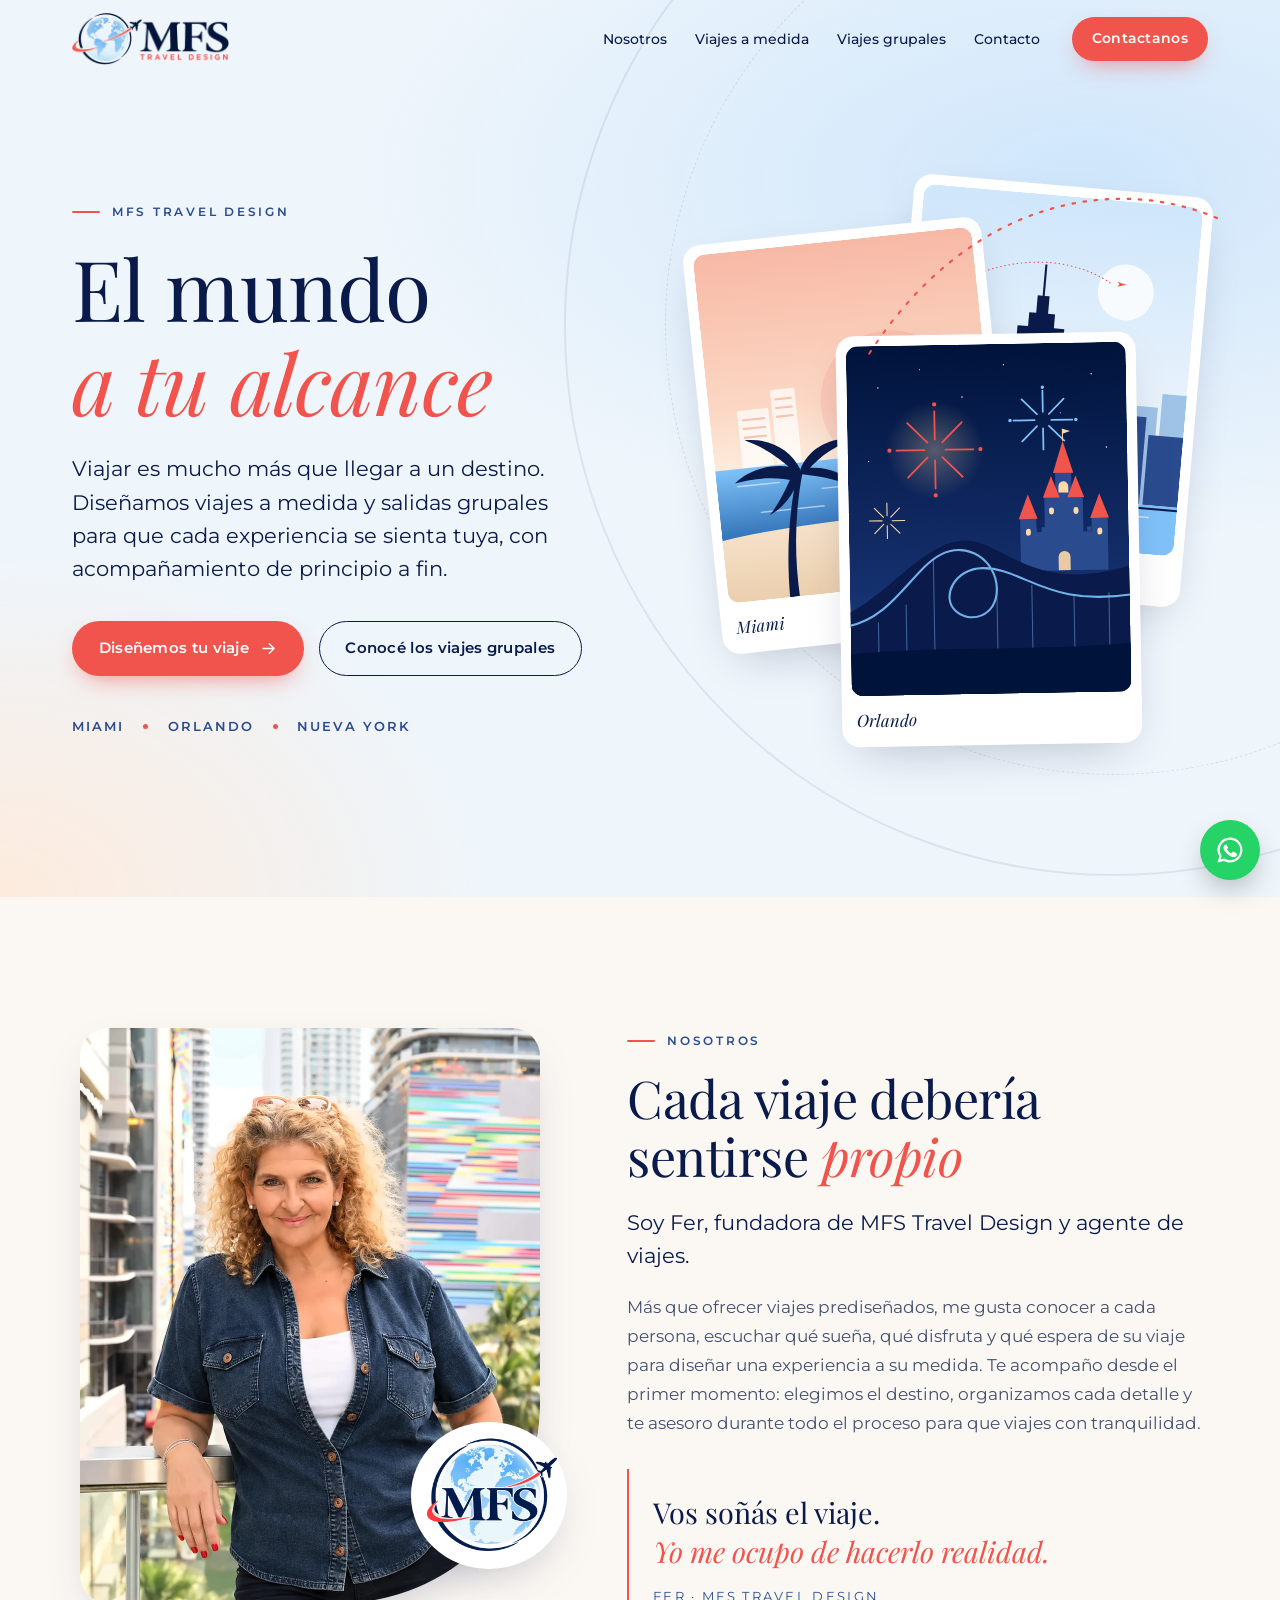
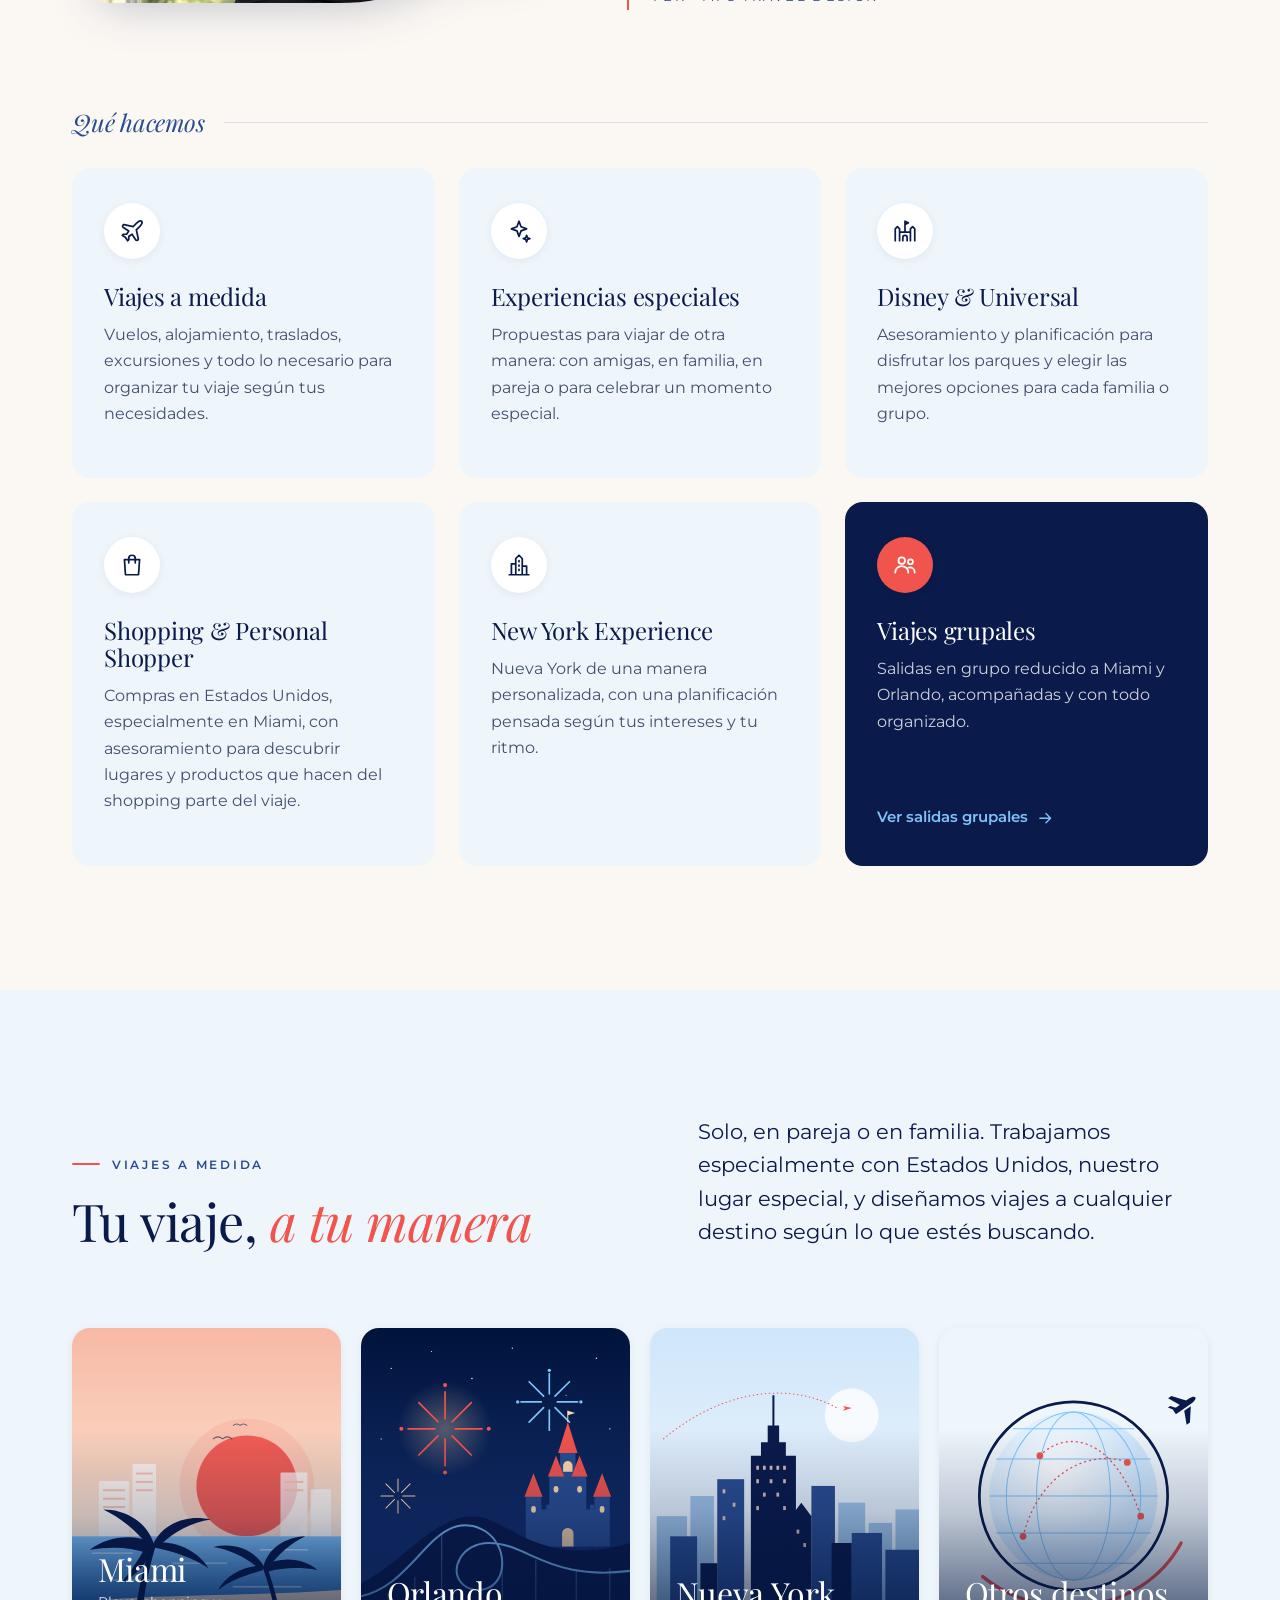
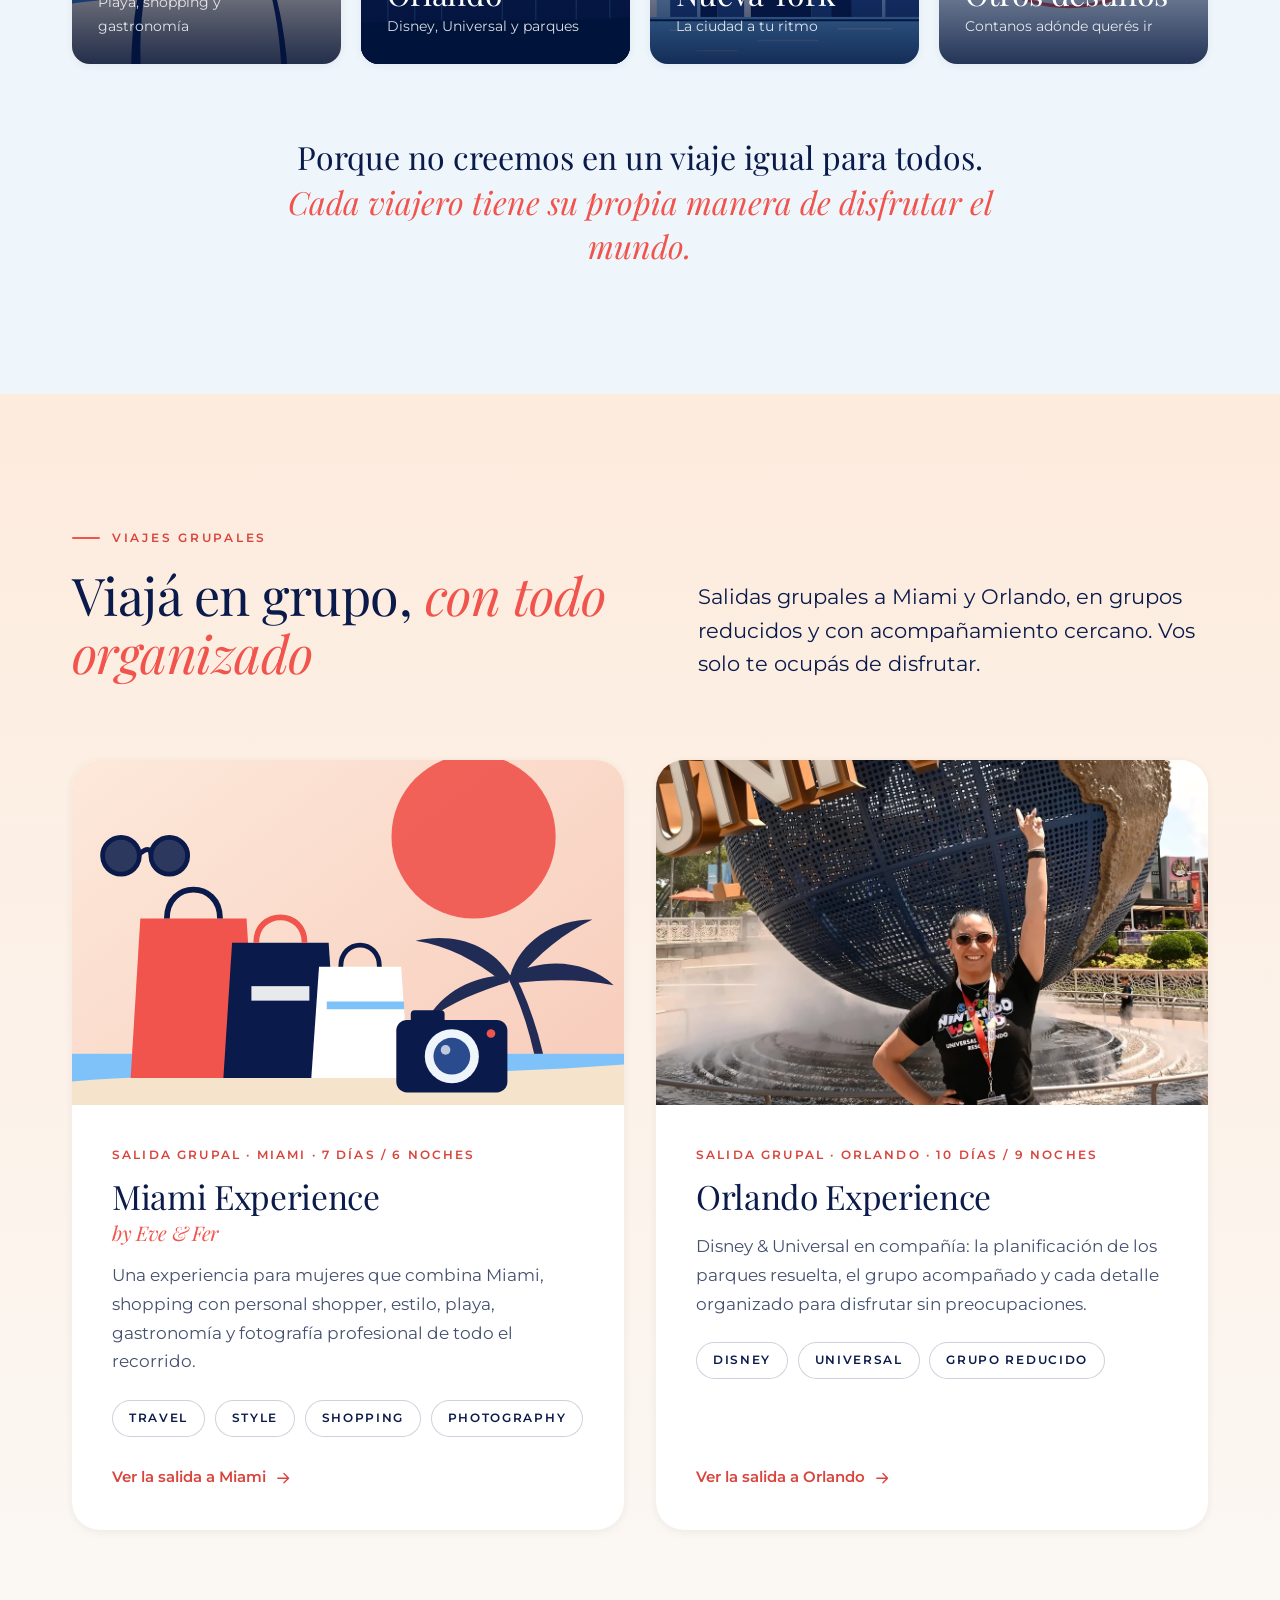
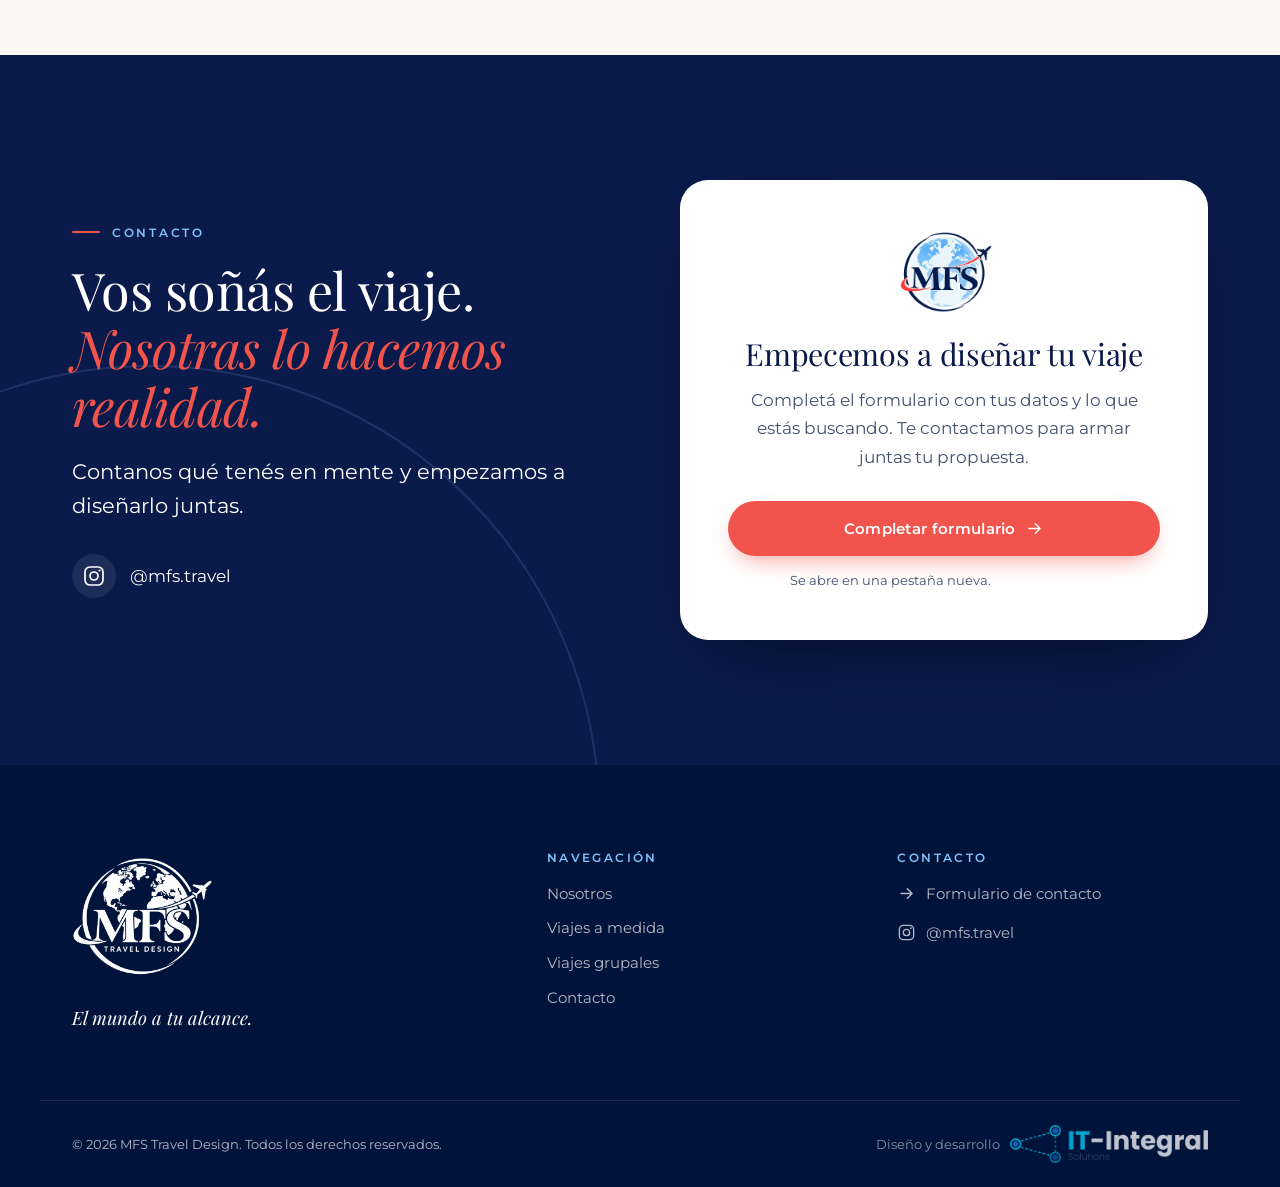
==== index.html @ de2790ce "Viajes grupales: fotos de Eve - Retrato de Eve en su tarjeta de "Quiénes te acompañan" - Foto de Eve" ====
<!DOCTYPE html>
<html lang="es-AR">
<head>
  <meta charset="UTF-8">
  <meta name="viewport" content="width=device-width, initial-scale=1">
  <title>MFS Travel Design | Viajes a medida y viajes grupales a Miami, Orlando y Nueva York</title>
  <meta name="description" content="Agencia de viajes personalizados. Viajes a medida a Miami, Orlando, Nueva York y más destinos, y salidas grupales a Miami y Orlando, con acompañamiento de principio a fin.">
  <meta name="theme-color" content="#0A1A4A">

  <meta property="og:type" content="website">
  <meta property="og:locale" content="es_AR">
  <meta property="og:site_name" content="MFS Travel Design">
  <meta property="og:title" content="MFS Travel Design | El mundo a tu alcance">
  <meta property="og:description" content="Vos soñás el viaje. Nosotras nos ocupamos de hacerlo realidad. Viajes a medida y viajes grupales a Miami, Orlando y más.">
  <meta property="og:image" content="assets/img/og/og-mfs-travel-design.jpg">
  <meta name="twitter:card" content="summary_large_image">

  <link rel="icon" href="favicon.ico" sizes="any">
  <link rel="icon" type="image/png" sizes="32x32" href="assets/img/favicon/favicon-32.png">
  <link rel="apple-touch-icon" href="assets/img/favicon/apple-touch-icon.png">
  <link rel="manifest" href="site.webmanifest">

  <link rel="preload" href="assets/fonts/playfair-display-latin-400-normal.woff2" as="font" type="font/woff2" crossorigin>
  <link rel="preload" href="assets/fonts/montserrat-latin-400-normal.woff2" as="font" type="font/woff2" crossorigin>
  <link rel="stylesheet" href="css/fonts.css?v=6">
  <link rel="stylesheet" href="css/variables.css?v=6">
  <link rel="stylesheet" href="css/styles.css?v=6">

  <script src="js/config.js?v=6" defer></script>
  <script src="js/main.js?v=6" defer></script>
</head>
<body>
  <a class="skip-link" href="#contenido">Saltar al contenido</a>

  <!-- ============ HEADER ============ -->
  <header class="site-header" data-header>
    <div class="container site-header__inner">
      <a class="brand" href="index.html" aria-label="MFS Travel Design, inicio">
        <picture>
          <source srcset="assets/img/logos/mfs-logo-horizontal.webp" type="image/webp">
          <img src="assets/img/logos/mfs-logo-horizontal.png" alt="MFS Travel Design" width="640" height="212">
        </picture>
      </a>

      <nav class="nav" aria-label="Principal" data-nav>
        <ul class="nav__list">
          <li><a href="#nosotros">Nosotros</a></li>
          <li><a href="#viajes-a-medida">Viajes a medida</a></li>
          <li><a href="viajes-grupales.html">Viajes grupales</a></li>
          <li><a href="#contacto">Contacto</a></li>
        </ul>
        <a class="btn btn--primary btn--sm nav__cta" data-contact="form" href="#contacto" target="_blank" rel="noopener">Contactanos</a>
      </nav>

      <button class="nav-toggle" type="button" aria-expanded="false" aria-controls="menu-movil" aria-label="Abrir menú" data-nav-toggle>
        <svg class="icon icon--open" aria-hidden="true"><use href="assets/icons/sprite.svg#i-menu"></use></svg>
        <svg class="icon icon--close" aria-hidden="true"><use href="assets/icons/sprite.svg#i-close"></use></svg>
      </button>
    </div>
    <div class="mobile-menu" id="menu-movil" data-mobile-menu hidden>
      <ul>
        <li><a href="#nosotros">Nosotros</a></li>
        <li><a href="#viajes-a-medida">Viajes a medida</a></li>
        <li><a href="viajes-grupales.html">Viajes grupales</a></li>
        <li><a href="#contacto">Contacto</a></li>
      </ul>
      <a class="btn btn--primary" data-contact="form" href="#contacto" target="_blank" rel="noopener">Contactanos</a>
    </div>
  </header>

  <main id="contenido">

    <!-- ============ HERO ============ -->
    <section class="hero" aria-labelledby="hero-title">
      <div class="hero__orbit" aria-hidden="true"></div>
      <div class="container hero__grid">
        <div class="hero__copy">
          <p class="eyebrow reveal">MFS Travel Design</p>
          <h1 class="hero__title reveal" id="hero-title">El mundo <em>a tu alcance</em></h1>
          <p class="hero__lead reveal">Viajar es mucho más que llegar a un destino. Diseñamos viajes a medida y salidas grupales para que cada experiencia se sienta tuya, con acompañamiento de principio a fin.</p>
          <div class="hero__actions reveal">
            <a class="btn btn--primary" data-contact="form" href="#contacto" target="_blank" rel="noopener">
              Diseñemos tu viaje
              <svg class="icon" aria-hidden="true"><use href="assets/icons/sprite.svg#i-arrow"></use></svg>
            </a>
            <a class="btn btn--ghost" href="viajes-grupales.html">Conocé los viajes grupales</a>
          </div>
          <ul class="hero__places reveal" aria-label="Destinos principales">
            <li>Miami</li><li>Orlando</li><li>Nueva York</li>
          </ul>
        </div>

        <div class="hero__art" aria-hidden="true">
          <figure class="postcard postcard--a">
            <img src="assets/img/destinos/miami.svg" alt="" width="800" height="1000">
            <figcaption>Miami</figcaption>
          </figure>
          <figure class="postcard postcard--b">
            <img src="assets/img/destinos/nueva-york.svg" alt="" width="800" height="1000">
            <figcaption>Nueva York</figcaption>
          </figure>
          <figure class="postcard postcard--c">
            <img src="assets/img/destinos/orlando.svg?v=2" alt="" width="800" height="1000">
            <figcaption>Orlando</figcaption>
          </figure>
          <svg class="hero__flight" viewBox="0 0 400 200" preserveAspectRatio="none"><path d="M10 180 C120 40 280 20 390 60"/></svg>
        </div>
      </div>
    </section>

    <!-- ============ NOSOTROS (quiénes somos + qué hacemos) ============ -->
    <section class="section about" id="nosotros" aria-labelledby="about-title">
      <div class="container about__grid">
        <div class="about__media reveal">
          <picture>
            <source srcset="assets/img/equipo/fer.webp" type="image/webp">
            <img class="about__photo" src="assets/img/equipo/fer.jpg" alt="Fer, fundadora de MFS Travel Design, en Miami" width="920" height="1150" loading="lazy">
          </picture>
          <div class="about__badge">
            <img src="assets/img/logos/mfs-isologo.webp" alt="" width="480" height="446" loading="lazy">
          </div>
        </div>
        <div class="about__copy">
          <p class="eyebrow reveal">Nosotros</p>
          <h2 class="section-title reveal" id="about-title">Cada viaje debería sentirse <em>propio</em></h2>
          <p class="lead reveal">Soy Fer, fundadora de MFS Travel Design y agente de viajes.</p>
          <p class="reveal">Más que ofrecer viajes prediseñados, me gusta conocer a cada persona, escuchar qué sueña, qué disfruta y qué espera de su viaje para diseñar una experiencia a su medida. Te acompaño desde el primer momento: elegimos el destino, organizamos cada detalle y te asesoro durante todo el proceso para que viajes con tranquilidad.</p>
          <blockquote class="signature reveal">
            <p>Vos soñás el viaje. <span>Yo me ocupo de hacerlo realidad.</span></p>
            <cite>Fer · MFS Travel Design</cite>
          </blockquote>
        </div>
      </div>

      <div class="container about__services">
        <h3 class="subsection-title reveal">Qué hacemos</h3>
        <div class="services__grid">
          <article class="service-card reveal">
            <span class="service-card__icon"><svg class="icon" aria-hidden="true"><use href="assets/icons/sprite.svg#i-plane"></use></svg></span>
            <h3>Viajes a medida</h3>
            <p>Vuelos, alojamiento, traslados, excursiones y todo lo necesario para organizar tu viaje según tus necesidades.</p>
          </article>
          <article class="service-card reveal">
            <span class="service-card__icon"><svg class="icon" aria-hidden="true"><use href="assets/icons/sprite.svg#i-sparkle"></use></svg></span>
            <h3>Experiencias especiales</h3>
            <p>Propuestas para viajar de otra manera: con amigas, en familia, en pareja o para celebrar un momento especial.</p>
          </article>
          <article class="service-card reveal">
            <span class="service-card__icon"><svg class="icon" aria-hidden="true"><use href="assets/icons/sprite.svg#i-castle"></use></svg></span>
            <h3>Disney &amp; Universal</h3>
            <p>Asesoramiento y planificación para disfrutar los parques y elegir las mejores opciones para cada familia o grupo.</p>
          </article>
          <article class="service-card reveal">
            <span class="service-card__icon"><svg class="icon" aria-hidden="true"><use href="assets/icons/sprite.svg#i-bag"></use></svg></span>
            <h3>Shopping &amp; Personal Shopper</h3>
            <p>Compras en Estados Unidos, especialmente en Miami, con asesoramiento para descubrir lugares y productos que hacen del shopping parte del viaje.</p>
          </article>
          <article class="service-card reveal">
            <span class="service-card__icon"><svg class="icon" aria-hidden="true"><use href="assets/icons/sprite.svg#i-city"></use></svg></span>
            <h3>New York Experience</h3>
            <p>Nueva York de una manera personalizada, con una planificación pensada según tus intereses y tu ritmo.</p>
          </article>
          <article class="service-card service-card--feature reveal">
            <span class="service-card__icon"><svg class="icon" aria-hidden="true"><use href="assets/icons/sprite.svg#i-group"></use></svg></span>
            <h3>Viajes grupales</h3>
            <p>Salidas en grupo reducido a Miami y Orlando, acompañadas y con todo organizado.</p>
            <a class="link-arrow" href="viajes-grupales.html">Ver salidas grupales <svg class="icon" aria-hidden="true"><use href="assets/icons/sprite.svg#i-arrow"></use></svg></a>
          </article>
        </div>
      </div>
    </section>

    <!-- ============ VIAJES A MEDIDA ============ -->
    <section class="section destinations" id="viajes-a-medida" aria-labelledby="destinations-title">
      <div class="container">
        <header class="section-head section-head--split">
          <div>
            <p class="eyebrow reveal">Viajes a medida</p>
            <h2 class="section-title reveal" id="destinations-title">Tu viaje, <em>a tu manera</em></h2>
          </div>
          <p class="lead reveal">Solo, en pareja o en familia. Trabajamos especialmente con Estados Unidos, nuestro lugar especial, y diseñamos viajes a cualquier destino según lo que estés buscando.</p>
        </header>

        <div class="destinations__grid">
          <a class="destination reveal" data-contact="form" href="#contacto" target="_blank" rel="noopener">
            <img src="assets/img/destinos/miami.svg" alt="Ilustración de Miami" width="800" height="1000" loading="lazy">
            <div class="destination__body">
              <h3>Miami</h3>
              <p>Playa, shopping y gastronomía</p>
            </div>
          </a>
          <a class="destination reveal" data-contact="form" href="#contacto" target="_blank" rel="noopener">
            <img src="assets/img/destinos/orlando.svg?v=2" alt="Ilustración de Orlando" width="800" height="1000" loading="lazy">
            <div class="destination__body">
              <h3>Orlando</h3>
              <p>Disney, Universal y parques</p>
            </div>
          </a>
          <a class="destination reveal" data-contact="form" href="#contacto" target="_blank" rel="noopener">
            <img src="assets/img/destinos/nueva-york.svg" alt="Ilustración de Nueva York" width="800" height="1000" loading="lazy">
            <div class="destination__body">
              <h3>Nueva York</h3>
              <p>La ciudad a tu ritmo</p>
            </div>
          </a>
          <a class="destination reveal" data-contact="form" href="#contacto" target="_blank" rel="noopener">
            <img src="assets/img/destinos/otros-destinos.svg" alt="Ilustración de un globo terráqueo" width="800" height="1000" loading="lazy">
            <div class="destination__body">
              <h3>Otros destinos</h3>
              <p>Contanos adónde querés ir</p>
            </div>
          </a>
        </div>

        <p class="destinations__claim reveal">Porque no creemos en un viaje igual para todos. <em>Cada viajero tiene su propia manera de disfrutar el mundo.</em></p>
      </div>
    </section>

    <!-- ============ VIAJES GRUPALES ============ -->
    <section class="section groups" id="viajes-grupales" aria-labelledby="groups-title">
      <div class="container">
        <header class="section-head section-head--split">
          <div>
            <p class="eyebrow eyebrow--coral reveal">Viajes grupales</p>
            <h2 class="section-title reveal" id="groups-title">Viajá en grupo, <em>con todo organizado</em></h2>
          </div>
          <p class="lead reveal">Salidas grupales a Miami y Orlando, en grupos reducidos y con acompañamiento cercano. Vos solo te ocupás de disfrutar.</p>
        </header>

        <div class="groups__grid">
          <article class="group-card reveal">
            <a class="group-card__media" href="viajes-grupales.html#miami" tabindex="-1" aria-hidden="true">
              <img src="assets/img/destinos/miami-experience.svg" alt="" width="1200" height="900" loading="lazy">
            </a>
            <div class="group-card__body">
              <span class="group-card__tag">Salida grupal · Miami · 7 días / 6 noches</span>
              <h3>Miami Experience <span class="byline">by Eve &amp; Fer</span></h3>
              <p>Una experiencia para mujeres que combina Miami, shopping con personal shopper, estilo, playa, gastronomía y fotografía profesional de todo el recorrido.</p>
              <ul class="pillars" aria-label="Pilares de la experiencia">
                <li>Travel</li><li>Style</li><li>Shopping</li><li>Photography</li>
              </ul>
              <a class="link-arrow" href="viajes-grupales.html#miami">Ver la salida a Miami <svg class="icon" aria-hidden="true"><use href="assets/icons/sprite.svg#i-arrow"></use></svg></a>
            </div>
          </article>
          <article class="group-card reveal">
            <a class="group-card__media" href="viajes-grupales.html#orlando" tabindex="-1" aria-hidden="true">
              <picture>
                <source srcset="assets/img/equipo/eve-orlando-card.webp" type="image/webp">
                <img src="assets/img/equipo/eve-orlando-card.jpg" alt="" width="1200" height="750" loading="lazy">
              </picture>
            </a>
            <div class="group-card__body">
              <span class="group-card__tag">Salida grupal · Orlando · 10 días / 9 noches</span>
              <h3>Orlando Experience</h3>
              <p>Disney &amp; Universal en compañía: la planificación de los parques resuelta, el grupo acompañado y cada detalle organizado para disfrutar sin preocupaciones.</p>
              <ul class="pillars" aria-label="Pilares de la salida">
                <li>Disney</li><li>Universal</li><li>Grupo reducido</li>
              </ul>
              <a class="link-arrow" href="viajes-grupales.html#orlando">Ver la salida a Orlando <svg class="icon" aria-hidden="true"><use href="assets/icons/sprite.svg#i-arrow"></use></svg></a>
            </div>
          </article>
        </div>
      </div>
    </section>

    <!-- ============ CONTACTO ============ -->
    <section class="section contact" id="contacto" aria-labelledby="contact-title">
      <div class="container contact__grid">
        <div class="contact__copy">
          <p class="eyebrow eyebrow--light reveal">Contacto</p>
          <h2 class="section-title reveal" id="contact-title">Vos soñás el viaje. <em>Nosotras lo hacemos realidad.</em></h2>
          <p class="lead reveal">Contanos qué tenés en mente y empezamos a diseñarlo juntas.</p>
          <ul class="contact__list reveal">
            <li>
              <a data-contact="instagram" href="#contacto" target="_blank" rel="noopener">
                <svg class="icon" aria-hidden="true"><use href="assets/icons/sprite.svg#i-instagram"></use></svg>
                <span data-contact-text="instagram"></span>
              </a>
            </li>
          </ul>
        </div>

        <div class="contact-card reveal">
          <img class="contact-card__logo" src="assets/img/logos/mfs-isologo.webp" alt="" width="480" height="446" loading="lazy">
          <h3 class="contact-card__title">Empecemos a diseñar tu viaje</h3>
          <p>Completá el formulario con tus datos y lo que estás buscando. Te contactamos para armar juntas tu propuesta.</p>
          <a class="btn btn--primary btn--block" data-contact="form" href="#contacto" target="_blank" rel="noopener">
            Completar formulario
            <svg class="icon" aria-hidden="true"><use href="assets/icons/sprite.svg#i-arrow"></use></svg>
          </a>
          <p class="form-note">Se abre en una pestaña nueva.</p>
        </div>
      </div>
    </section>
  </main>

  <!-- ============ FOOTER ============ -->
  <footer class="site-footer">
    <div class="container site-footer__grid">
      <div class="site-footer__brand">
        <picture>
          <source srcset="assets/img/logos/mfs-logo-blanco.webp" type="image/webp">
          <img src="assets/img/logos/mfs-logo-blanco.png" alt="MFS Travel Design" width="480" height="463" loading="lazy">
        </picture>
        <p>El mundo a tu alcance.</p>
      </div>
      <nav class="site-footer__nav" aria-label="Pie de página">
        <h2>Navegación</h2>
        <ul>
          <li><a href="#nosotros">Nosotros</a></li>
          <li><a href="#viajes-a-medida">Viajes a medida</a></li>
          <li><a href="viajes-grupales.html">Viajes grupales</a></li>
          <li><a href="#contacto">Contacto</a></li>
        </ul>
      </nav>
      <div class="site-footer__contact">
        <h2>Contacto</h2>
        <ul>
          <li><a data-contact="form" href="#contacto" target="_blank" rel="noopener"><svg class="icon" aria-hidden="true"><use href="assets/icons/sprite.svg#i-arrow"></use></svg>Formulario de contacto</a></li>
          <li><a data-contact="instagram" href="#contacto" target="_blank" rel="noopener"><svg class="icon" aria-hidden="true"><use href="assets/icons/sprite.svg#i-instagram"></use></svg><span data-contact-text="instagram"></span></a></li>
        </ul>
      </div>
    </div>
    <div class="container site-footer__bottom">
      <p>© <span data-year></span> MFS Travel Design. Todos los derechos reservados.</p>
      <a class="credits" data-credits href="#" target="_blank" rel="noopener">
        <span>Diseño y desarrollo</span>
        <img src="assets/img/logos/it-integral-solutions.webp" alt="IT Integral Solutions" width="480" height="92" loading="lazy">
      </a>
    </div>
  </footer>

  <a class="wa-float" data-contact="whatsapp" data-message="default" href="#contacto" target="_blank" rel="noopener" aria-label="Escribinos por WhatsApp">
    <svg class="icon" aria-hidden="true"><use href="assets/icons/sprite.svg#i-whatsapp"></use></svg>
  </a>
</body>
</html>
---- css/fonts.css ----
/* Tipografías autoalojadas (sin dependencias externas) */
@font-face{font-family:"Playfair Display";font-style:normal;font-weight:400;font-display:swap;src:url("../assets/fonts/playfair-display-latin-400-normal.woff2") format("woff2")}
@font-face{font-family:"Playfair Display";font-style:normal;font-weight:600;font-display:swap;src:url("../assets/fonts/playfair-display-latin-600-normal.woff2") format("woff2")}
@font-face{font-family:"Playfair Display";font-style:italic;font-weight:400;font-display:swap;src:url("../assets/fonts/playfair-display-latin-400-italic.woff2") format("woff2")}
@font-face{font-family:"Playfair Display";font-style:italic;font-weight:500;font-display:swap;src:url("../assets/fonts/playfair-display-latin-500-italic.woff2") format("woff2")}
@font-face{font-family:"Montserrat";font-style:normal;font-weight:400;font-display:swap;src:url("../assets/fonts/montserrat-latin-400-normal.woff2") format("woff2")}
@font-face{font-family:"Montserrat";font-style:normal;font-weight:500;font-display:swap;src:url("../assets/fonts/montserrat-latin-500-normal.woff2") format("woff2")}
@font-face{font-family:"Montserrat";font-style:normal;font-weight:600;font-display:swap;src:url("../assets/fonts/montserrat-latin-600-normal.woff2") format("woff2")}
---- css/variables.css ----
/* Tokens de marca MFS Travel Design — tomados del logo */
:root{
  --navy-900:#00133B;
  --navy-800:#0A1A4A;
  --navy-600:#2A4C8F;
  --sky-400:#7FC2F9;
  --sky-200:#CFE6FB;
  --mist-100:#EEF5FB;
  --coral-500:#F0544C;
  --coral-600:#D9443C;
  --peach-100:#FDEBDD;
  --sand-50:#FBF8F4;
  --white:#FFFFFF;
  --ink:#0A1A4A;
  --ink-soft:#44506E;
  --line:rgba(10,26,74,.12);

  --font-serif:"Playfair Display",Georgia,"Times New Roman",serif;
  --font-sans:"Montserrat",system-ui,-apple-system,"Segoe UI",sans-serif;

  --fs-eyebrow:.78rem;
  --fs-body:1.0625rem;
  --fs-lead:clamp(1.1rem,1rem + .5vw,1.3rem);
  --fs-h3:clamp(1.25rem,1.1rem + .6vw,1.5rem);
  --fs-h2:clamp(2rem,1.4rem + 2.6vw,3.25rem);
  --fs-h1:clamp(2.6rem,1.6rem + 4.6vw,5.25rem);

  --space-section:clamp(4.5rem,3rem + 6vw,8.5rem);
  --container:1200px;
  --gutter:clamp(1rem,.5rem + 2.5vw,2rem);

  --radius-sm:10px;
  --radius:18px;
  --radius-lg:28px;
  --shadow-sm:0 2px 10px rgba(0,19,59,.06);
  --shadow:0 18px 50px -20px rgba(0,19,59,.28);
  --ease:cubic-bezier(.2,.7,.2,1);
  --header-h:78px;
}
---- css/styles.css ----
/* =========================================================
   MFS Travel Design — estilos principales
   Depende de: variables.css, fonts.css
   ========================================================= */

/* ---------- Reset ---------- */
*,*::before,*::after{box-sizing:border-box}
html{-webkit-text-size-adjust:100%;scroll-behavior:smooth;scroll-padding-top:calc(var(--header-h) + 12px)}
body{margin:0;font-family:var(--font-sans);font-size:var(--fs-body);line-height:1.7;color:var(--ink-soft);background:var(--sand-50);-webkit-font-smoothing:antialiased;overflow-x:hidden}
img,svg,picture{display:block;max-width:100%}
img{height:auto}
h1,h2,h3{margin:0;color:var(--ink);font-family:var(--font-serif);font-weight:400;line-height:1.12;letter-spacing:-.01em}
p{margin:0 0 1em}
ul,ol{margin:0;padding:0;list-style:none}
a{color:inherit;text-decoration:none}
button,input,select,textarea{font:inherit;color:inherit}
em{font-style:italic}
:focus-visible{outline:2px solid var(--coral-500);outline-offset:3px;border-radius:4px}
[hidden]{display:none!important}

.skip-link{position:absolute;left:1rem;top:-100px;z-index:100;padding:.6rem 1rem;background:var(--navy-800);color:var(--white);border-radius:var(--radius-sm)}
.skip-link:focus{top:1rem}

/* ---------- Layout ---------- */
.container{width:100%;max-width:var(--container);margin-inline:auto;padding-inline:var(--gutter)}
.section{padding-block:var(--space-section);position:relative}

.icon{width:1.25em;height:1.25em;flex:none}

/* ---------- Tipografía utilitaria ---------- */
.eyebrow{display:inline-flex;align-items:center;gap:.75rem;margin-bottom:1.1rem;font-size:var(--fs-eyebrow);font-weight:600;letter-spacing:.22em;text-transform:uppercase;color:var(--navy-600)}
.eyebrow::before{content:"";width:28px;height:2px;background:var(--coral-500);border-radius:2px}
.eyebrow--coral{color:var(--coral-600)}
.eyebrow--light{color:var(--sky-400)}
.section-title{font-size:var(--fs-h2);margin-bottom:1.25rem}
.section-title em,.hero__title em{color:var(--coral-500);font-style:italic}
.lead{font-size:var(--fs-lead);line-height:1.6;color:var(--ink)}
.section-head{max-width:720px;margin-bottom:clamp(2.5rem,2rem + 2vw,4rem)}
.section-head--split{max-width:none;display:grid;gap:1.5rem 4rem;align-items:end}
@media (min-width:900px){.section-head--split{grid-template-columns:1.1fr 1fr}.section-head--split .lead{margin-bottom:1.4rem}}

/* ---------- Botones ---------- */
.btn{display:inline-flex;align-items:center;justify-content:center;gap:.6rem;min-height:52px;padding:.85rem 1.6rem;border:1.5px solid transparent;border-radius:999px;font-size:.95rem;font-weight:600;letter-spacing:.02em;cursor:pointer;transition:transform .25s var(--ease),background-color .25s,color .25s,border-color .25s,box-shadow .25s}
.btn:hover{transform:translateY(-2px)}
.btn--primary{background:var(--coral-500);color:var(--white);box-shadow:0 10px 24px -10px rgba(240,84,76,.7)}
.btn--primary:hover{background:var(--coral-600)}
.btn--ghost{border-color:var(--navy-800);color:var(--navy-800)}
.btn--ghost:hover{background:var(--navy-800);color:var(--white)}
.btn--sm{min-height:44px;padding:.55rem 1.2rem;font-size:.88rem}
.btn--block{width:100%}
.link-arrow{display:inline-flex;align-items:center;gap:.5rem;margin-top:auto;font-weight:600;font-size:.92rem;color:var(--coral-600)}
.link-arrow .icon{transition:transform .25s var(--ease)}
.link-arrow:hover .icon{transform:translateX(4px)}

/* ---------- Header ---------- */
.site-header{position:fixed;inset:0 0 auto;z-index:50;transition:background-color .3s,box-shadow .3s,backdrop-filter .3s}
.site-header.is-scrolled{background:rgba(251,248,244,.9);backdrop-filter:saturate(1.4) blur(12px);-webkit-backdrop-filter:saturate(1.4) blur(12px);box-shadow:0 1px 0 var(--line)}
.site-header__inner{display:flex;align-items:center;justify-content:space-between;height:var(--header-h);gap:1.5rem}
.brand img{width:auto;height:52px}
.nav{display:none;align-items:center;gap:2rem}
.nav__list{display:flex;gap:1.75rem}
.nav__list a{position:relative;font-size:.9rem;font-weight:500;color:var(--ink);padding-block:.4rem}
.nav__list a::after{content:"";position:absolute;left:0;right:100%;bottom:0;height:2px;background:var(--coral-500);transition:right .3s var(--ease)}
.nav__list a:hover::after,.nav__list a[aria-current="page"]::after{right:0}
.nav-toggle{display:grid;place-items:center;width:48px;height:48px;border:0;border-radius:50%;background:transparent;color:var(--ink);cursor:pointer}
.nav-toggle .icon{width:26px;height:26px}
.nav-toggle .icon--close,.nav-toggle[aria-expanded="true"] .icon--open{display:none}
.nav-toggle[aria-expanded="true"] .icon--close{display:block}
.mobile-menu{padding:1rem var(--gutter) 2rem;background:var(--sand-50);border-top:1px solid var(--line);box-shadow:var(--shadow)}
.mobile-menu ul{margin-bottom:1.25rem}
.mobile-menu li a{display:block;padding:.9rem 0;font-family:var(--font-serif);font-size:1.4rem;color:var(--ink);border-bottom:1px solid var(--line)}
.mobile-menu .btn{width:100%}
@media (min-width:1000px){.nav{display:flex}.nav-toggle,.mobile-menu{display:none!important}}

/* ---------- Hero ---------- */
.hero{position:relative;overflow:hidden;padding-top:calc(var(--header-h) + clamp(2rem,1rem + 4vw,5rem));padding-bottom:clamp(4rem,3rem + 5vw,7rem);background:radial-gradient(1200px 600px at 85% 20%,var(--sky-200) 0%,transparent 60%),radial-gradient(700px 500px at 0% 100%,var(--peach-100) 0%,transparent 70%),var(--mist-100)}
.hero__orbit{position:absolute;width:min(1100px,140vw);aspect-ratio:1;right:-30%;top:-25%;border:2px solid rgba(10,26,74,.08);border-radius:50%;pointer-events:none}
.hero__orbit::after{content:"";position:absolute;inset:9%;border:1px dashed rgba(10,26,74,.1);border-radius:50%}
.hero__grid{position:relative;display:grid;gap:3.5rem;align-items:center}
@media (min-width:960px){.hero__grid{grid-template-columns:1.05fr 1fr;min-height:min(640px,72vh)}}
.hero__title{font-size:var(--fs-h1);margin-bottom:1.5rem}
.hero__title em{display:block}
.hero__lead{font-size:var(--fs-lead);max-width:34ch;color:var(--ink);line-height:1.6;margin-bottom:2.2rem}
.hero__actions{display:flex;flex-wrap:wrap;gap:.9rem;margin-bottom:2.5rem}
.hero__places{display:flex;flex-wrap:nowrap;gap:clamp(.7rem,.4rem + 1vw,1.5rem);font-size:clamp(.7rem,.65rem + .2vw,.8rem);font-weight:600;letter-spacing:.16em;white-space:nowrap;text-transform:uppercase;color:var(--navy-600)}
.hero__places li{display:flex;align-items:center;gap:inherit}
.hero__places li+li::before{content:"";width:5px;height:5px;border-radius:50%;background:var(--coral-500)}

.hero__art{position:relative;height:clamp(380px,60vw,560px)}
.postcard{position:absolute;margin:0;width:min(58%,300px);padding:10px 10px 0;background:var(--white);border-radius:var(--radius);box-shadow:var(--shadow);transition:transform .6s var(--ease)}
.postcard img{border-radius:calc(var(--radius) - 6px);aspect-ratio:4/5;object-fit:cover;width:100%}
.postcard figcaption{padding:.65rem .3rem .75rem;font-family:var(--font-serif);font-style:italic;font-size:1.05rem;color:var(--ink)}
.postcard--a{left:4%;top:8%;transform:rotate(-6deg);z-index:2}
.postcard--b{right:2%;top:0;transform:rotate(5deg);z-index:1}
.postcard--c{left:30%;bottom:0;transform:rotate(-1deg);z-index:3}
.hero__art:hover .postcard--a{transform:rotate(-8deg) translate(-8px,-6px)}
.hero__art:hover .postcard--b{transform:rotate(7deg) translate(8px,-6px)}
.hero__flight{position:absolute;inset:-6% -4% auto auto;width:70%;height:40%;fill:none;stroke:var(--coral-500);stroke-width:2;stroke-dasharray:3 9;stroke-linecap:round;z-index:4;pointer-events:none}
@media (max-width:959px){.hero__art{max-width:520px;width:100%;margin-inline:auto}}

/* ---------- Quiénes somos ---------- */
.about{background:var(--sand-50);overflow:hidden}
.about__grid{display:grid;gap:3rem;align-items:center}
@media (min-width:900px){.about__grid{grid-template-columns:.9fr 1.1fr;gap:5rem}}
.about__media{position:relative;max-width:460px;margin-inline:auto;width:100%}
.about__media picture{display:block}
.about__photo{object-position:50% 20%;width:100%;border-radius:var(--radius-lg) var(--radius-lg) 200px var(--radius-lg);box-shadow:var(--shadow);aspect-ratio:4/5;object-fit:cover}
.about__badge{position:absolute;right:-6%;bottom:6%;width:34%;padding:.6rem;background:var(--white);border-radius:50%;box-shadow:var(--shadow)}
.signature{margin:2rem 0 0;padding:1.5rem 0 0 1.5rem;border-left:2px solid var(--coral-500)}
.signature p{font-family:var(--font-serif);font-size:clamp(1.35rem,1.1rem + 1vw,1.8rem);line-height:1.35;color:var(--ink);margin-bottom:.6rem}
.signature p span{display:block;font-style:italic;color:var(--coral-500)}
.signature cite{font-style:normal;font-size:.8rem;letter-spacing:.18em;text-transform:uppercase;color:var(--navy-600)}

.about__services{margin-top:clamp(4rem,3rem + 4vw,7rem)}
.subsection-title{display:flex;align-items:center;gap:1.25rem;margin-bottom:2rem;font-size:var(--fs-h3);font-style:italic;color:var(--navy-600)}
.subsection-title::after{content:"";flex:1;height:1px;background:var(--line)}

/* ---------- Servicios ---------- */
.services{background:var(--white)}
.services__grid{display:grid;gap:1.25rem}
@media (min-width:640px){.services__grid{grid-template-columns:repeat(2,1fr)}}
@media (min-width:1024px){.services__grid{grid-template-columns:repeat(3,1fr);gap:1.5rem}}
.service-card{display:flex;flex-direction:column;padding:2.2rem 2rem;background:var(--mist-100);border-radius:var(--radius);transition:transform .35s var(--ease),box-shadow .35s var(--ease),background-color .35s}
.service-card:hover{transform:translateY(-6px);box-shadow:var(--shadow);background:var(--white)}
.service-card__icon{display:grid;place-items:center;width:56px;height:56px;margin-bottom:1.5rem;border-radius:50%;background:var(--white);color:var(--navy-800);box-shadow:var(--shadow-sm)}
.service-card__icon .icon{width:26px;height:26px}
.service-card h3{font-size:var(--fs-h3);margin-bottom:.75rem}
.service-card p{font-size:.97rem}
.service-card--feature{background:var(--navy-800);color:rgba(255,255,255,.8)}
.service-card--feature h3{color:var(--white)}
.service-card--feature .service-card__icon{background:var(--coral-500);color:var(--white)}
.service-card--feature .link-arrow{color:var(--sky-400)}
.service-card--feature:hover{background:var(--navy-900)}

/* ---------- Destinos ---------- */
.destinations{background:var(--mist-100)}
.destinations__grid{display:grid;gap:1.25rem;grid-template-columns:repeat(auto-fit,minmax(230px,1fr))}
.destination{position:relative;display:block;overflow:hidden;border-radius:var(--radius);aspect-ratio:4/5;box-shadow:var(--shadow-sm);isolation:isolate}
.destination img{width:100%;height:100%;object-fit:cover;transition:transform .8s var(--ease)}
.destination::after{content:"";position:absolute;inset:0;background:linear-gradient(to top,rgba(0,19,59,.85) 0%,rgba(0,19,59,.2) 45%,transparent 70%);z-index:1}
.destination__body{position:absolute;left:0;right:0;bottom:0;padding:1.6rem;z-index:2;color:var(--white)}
.destination__body h3{color:var(--white);font-size:clamp(1.6rem,1.3rem + 1vw,2rem);margin-bottom:.2rem}
.destination__body p{margin:0;font-size:.9rem;opacity:.85}
.destination:hover img{transform:scale(1.06)}
.destinations__claim{max-width:760px;margin:clamp(3rem,2rem + 3vw,5rem) auto 0;text-align:center;font-family:var(--font-serif);font-size:clamp(1.4rem,1.1rem + 1.2vw,2rem);line-height:1.4;color:var(--ink)}
.destinations__claim em{display:block;color:var(--coral-500)}

/* ---------- Viajes grupales ---------- */
.groups{background:linear-gradient(180deg,var(--peach-100) 0%,var(--sand-50) 100%)}
.groups__grid{display:grid;gap:1.5rem}
@media (min-width:900px){.groups__grid{grid-template-columns:repeat(2,1fr);gap:2rem}}
.group-card{display:flex;flex-direction:column;overflow:hidden;background:var(--white);border-radius:var(--radius-lg);box-shadow:var(--shadow-sm);transition:transform .35s var(--ease),box-shadow .35s var(--ease)}
.group-card:hover{transform:translateY(-6px);box-shadow:var(--shadow)}
.group-card__media{display:block;overflow:hidden;aspect-ratio:16/10}
.group-card__media picture{display:block;height:100%}
.group-card__media img{width:100%;height:100%;object-fit:cover;transition:transform .8s var(--ease)}
.group-card:hover .group-card__media picture{display:block;height:100%}
.group-card__media img{transform:scale(1.05)}
.group-card__body{display:flex;flex-direction:column;flex:1;padding:clamp(1.5rem,1rem + 2vw,2.5rem)}
.group-card__tag{margin-bottom:.8rem;font-size:.75rem;font-weight:600;letter-spacing:.18em;text-transform:uppercase;color:var(--coral-600)}
.group-card h3{font-size:clamp(1.6rem,1.3rem + 1vw,2.1rem);margin-bottom:1rem}
.group-card .byline{font-size:.6em}
.group-card .pillars{margin:.4rem 0 1.8rem}
.byline{display:block;margin-top:.4rem;font-style:italic;font-size:.55em;color:var(--coral-500)}
.pillars{display:flex;flex-wrap:wrap;gap:.6rem;margin:1.8rem 0 2.2rem}
.pillars li{padding:.45rem 1rem;border:1px solid rgba(10,26,74,.2);border-radius:999px;font-size:.75rem;font-weight:600;letter-spacing:.14em;text-transform:uppercase;color:var(--navy-800);background:rgba(255,255,255,.6)}

/* ---------- Contacto ---------- */
.contact{background:var(--navy-800);color:rgba(255,255,255,.78);overflow:hidden}
.contact::before{content:"";position:absolute;width:900px;aspect-ratio:1;left:-300px;bottom:-500px;border:2px solid rgba(127,194,249,.15);border-radius:50%}
.contact .section-title,.contact .lead{color:var(--white)}
.contact .section-title em{color:var(--coral-500)}
.contact__grid{position:relative;display:grid;gap:3rem;align-items:center}
@media (min-width:960px){.contact__grid{grid-template-columns:1fr 1fr;gap:5rem}}
.contact__list{display:grid;gap:.9rem;margin-top:2rem}
.contact__list a{display:inline-flex;align-items:center;gap:.9rem;font-size:1.05rem;color:var(--white);transition:color .2s}
.contact__list a:hover{color:var(--sky-400)}
.contact__list .icon{width:44px;height:44px;padding:10px;border-radius:50%;background:rgba(255,255,255,.08)}

.contact-card{padding:clamp(2rem,1.5rem + 2vw,3rem);background:var(--white);border-radius:var(--radius-lg);box-shadow:0 30px 80px -30px rgba(0,0,0,.5);color:var(--ink-soft);text-align:center}
.contact-card__logo{width:96px;margin:0 auto 1.25rem}
.contact-card__title{font-size:clamp(1.5rem,1.3rem + .8vw,1.9rem);margin-bottom:.9rem}
.contact-card p{max-width:36ch;margin-inline:auto;margin-bottom:1.8rem}
.contact-card .form-note{margin:.9rem 0 0;font-size:.8rem}

/* ---------- Footer ---------- */
.site-footer{background:var(--navy-900);color:rgba(255,255,255,.7);padding-top:clamp(3.5rem,3rem + 3vw,5.5rem);font-size:.95rem}
.site-footer__grid{display:grid;gap:2.5rem;padding-bottom:3rem}
@media (min-width:760px){.site-footer__grid{grid-template-columns:1.4fr 1fr 1fr}}
.site-footer__brand img{width:140px;margin-bottom:1rem}
.site-footer__brand p{font-family:var(--font-serif);font-style:italic;font-size:1.15rem;color:var(--white)}
.site-footer h2{font-family:var(--font-sans);font-size:.75rem;font-weight:600;letter-spacing:.2em;text-transform:uppercase;color:var(--sky-400);margin-bottom:1rem}
.site-footer li+li{margin-top:.55rem}
.site-footer a{display:inline-flex;align-items:center;gap:.6rem;transition:color .2s}
.site-footer a:hover{color:var(--white)}
.site-footer__bottom{display:flex;flex-wrap:wrap;align-items:center;justify-content:space-between;gap:1rem;padding-block:1.5rem;border-top:1px solid rgba(255,255,255,.1);font-size:.82rem}
.site-footer__bottom p{margin:0}
.credits{display:inline-flex;align-items:center;gap:.8rem;opacity:.75;transition:opacity .2s}
.credits:hover{opacity:1}
.credits img{height:38px;width:auto}

/* ---------- WhatsApp flotante ---------- */
.wa-float{position:fixed;right:1.25rem;bottom:1.25rem;z-index:40;display:grid;place-items:center;width:60px;height:60px;border-radius:50%;background:#25D366;color:var(--white);box-shadow:0 12px 30px -8px rgba(0,0,0,.35);transition:transform .25s var(--ease)}
.wa-float:hover{transform:scale(1.08)}
.wa-float .icon{width:30px;height:30px}

/* ---------- Páginas internas ---------- */
.page-hero{padding-top:calc(var(--header-h) + clamp(3rem,2rem + 4vw,6rem));padding-bottom:clamp(3rem,2rem + 4vw,6rem);background:linear-gradient(180deg,var(--peach-100) 0%,var(--sand-50) 100%);position:relative;overflow:hidden}
.page-hero__grid{display:grid;gap:3rem;align-items:center}
@media (min-width:960px){.page-hero__grid{grid-template-columns:1fr 1.05fr}}
.page-hero__tagline{font-family:var(--font-serif);font-size:clamp(1.3rem,1.1rem + .9vw,1.75rem);line-height:1.4;color:var(--ink);margin-bottom:2rem}
.page-hero__tagline span{display:block}
.page-hero__tagline span:last-child{font-style:italic;color:var(--coral-500)}
.page-hero__media img{width:100%;border-radius:var(--radius-lg);box-shadow:var(--shadow)}

.hosts{display:grid;gap:1.5rem}
@media (min-width:800px){.hosts{grid-template-columns:repeat(2,1fr);gap:2rem}}
.host{display:grid;grid-template-columns:120px 1fr;gap:1.5rem;align-items:start;padding:2rem;background:var(--white);border:1px solid var(--line);border-radius:var(--radius-lg)}
.host img{width:120px;border-radius:50%;aspect-ratio:1;object-fit:cover}
.host h3{font-size:var(--fs-h3);margin-bottom:.25rem}
.host__role{display:block;margin-bottom:.9rem;font-size:.75rem;font-weight:600;letter-spacing:.16em;text-transform:uppercase;color:var(--coral-600)}
.host p{margin:0;font-size:.97rem}
@media (max-width:480px){.host{grid-template-columns:1fr}.host img{width:96px}}

.includes{display:grid;gap:1rem;grid-template-columns:repeat(auto-fit,minmax(200px,1fr))}
.include{display:flex;align-items:center;gap:1rem;padding:1.25rem 1.4rem;background:var(--mist-100);border-radius:var(--radius);color:var(--ink);font-weight:500}
.include .icon{width:40px;height:40px;padding:9px;border-radius:50%;background:var(--white);color:var(--coral-500)}

.closing{background:var(--navy-800);color:rgba(255,255,255,.8);text-align:center}
.closing .section-title{color:var(--white)}
.closing .section-title em{color:var(--coral-500)}
.closing__lead{max-width:44ch;margin:0 auto 2.2rem;color:rgba(255,255,255,.85)}
.closing__sign{margin:2rem 0 2.5rem;font-size:.8rem;font-weight:600;letter-spacing:.24em;text-transform:uppercase;color:var(--sky-400)}

.trip-switch{display:flex;flex-wrap:wrap;gap:1rem}
.trip-switch a{display:inline-flex;align-items:center;gap:.8rem;padding:1rem 1.5rem;border:1px solid var(--line);border-radius:999px;background:var(--white);font-family:var(--font-serif);font-size:1.2rem;color:var(--ink);transition:border-color .2s,transform .25s var(--ease)}
.trip-switch a:hover{border-color:var(--coral-500);transform:translateY(-2px)}
.trip-switch .icon{width:22px;height:22px;color:var(--coral-500)}
.trip{border-top:1px solid var(--line)}
.trip .includes{margin-bottom:clamp(3rem,2rem + 3vw,5rem)}
.signature--center{max-width:720px;margin:clamp(3rem,2rem + 3vw,5rem) auto 0;padding:0;border:0;text-align:center}
.trip--orlando{background:var(--mist-100)}
.trip__grid{display:grid;gap:3rem;align-items:center}
@media (min-width:900px){.trip__grid{grid-template-columns:.8fr 1.2fr;gap:5rem}}
.trip__media img{width:100%;max-width:420px;margin-inline:auto;border-radius:var(--radius-lg);box-shadow:0 30px 80px -30px rgba(0,0,0,.6)}
.trip__grid>*{min-width:0}
.includes--compact{margin:2rem 0 0!important;grid-template-columns:repeat(2,minmax(0,1fr))}
@media (max-width:420px){.includes--compact{grid-template-columns:1fr}}
.includes--compact .include{background:var(--white)}
.trip__media img{box-shadow:var(--shadow)}


/* ---------- Itinerarios ---------- */
.duration{display:flex;width:fit-content;align-items:center;gap:.5rem;margin:-.25rem 0 1.25rem;padding:.4rem 1rem;border-radius:999px;background:var(--navy-800);color:var(--white);font-size:.8rem;font-weight:600;letter-spacing:.12em;text-transform:uppercase}
.itinerary{margin-bottom:clamp(3rem,2rem + 3vw,5rem)}
.trip--orlando .itinerary{margin:clamp(3.5rem,2.5rem + 3vw,5.5rem) 0 0}
.itinerary__list{display:grid;gap:1rem;grid-template-columns:repeat(auto-fill,minmax(210px,1fr));counter-reset:none}
.itinerary__day{position:relative;display:flex;flex-direction:column;padding:1.5rem 1.4rem 1.4rem;background:var(--white);border:1px solid var(--line);border-radius:var(--radius);transition:transform .3s var(--ease),box-shadow .3s var(--ease)}
.itinerary__day:hover{transform:translateY(-4px);box-shadow:var(--shadow-sm)}
.itinerary__num{font-size:.72rem;font-weight:600;letter-spacing:.2em;text-transform:uppercase;color:var(--coral-600)}
.itinerary__day .icon{position:absolute;top:1.25rem;right:1.25rem;width:26px;height:26px;color:var(--navy-600);opacity:.8}
.itinerary__day h4{margin:.6rem 0 .35rem;font-family:var(--font-serif);font-weight:400;font-size:1.3rem;line-height:1.2;color:var(--ink)}
.itinerary__day p{margin:0;font-size:.93rem;line-height:1.55}
.itinerary__note{margin:1.25rem 0 0;font-size:.85rem;font-style:italic;color:var(--ink-soft)}

/* ---------- 404 ---------- */
.notfound{min-height:100vh;display:grid;place-items:center;text-align:center;padding:var(--gutter);background:var(--mist-100)}
.notfound img{width:180px;margin:0 auto 2rem}
.notfound h1{font-size:var(--fs-h2);margin-bottom:1rem}

/* ---------- Animaciones ---------- */
.js .reveal{opacity:0;transform:translateY(24px);transition:opacity .9s var(--ease),transform .9s var(--ease)}
.js .reveal.is-visible{opacity:1;transform:none}
@media (prefers-reduced-motion:reduce){
  html{scroll-behavior:auto}
  *,*::before,*::after{transition:none!important;animation:none!important}
  .js .reveal{opacity:1;transform:none}
}
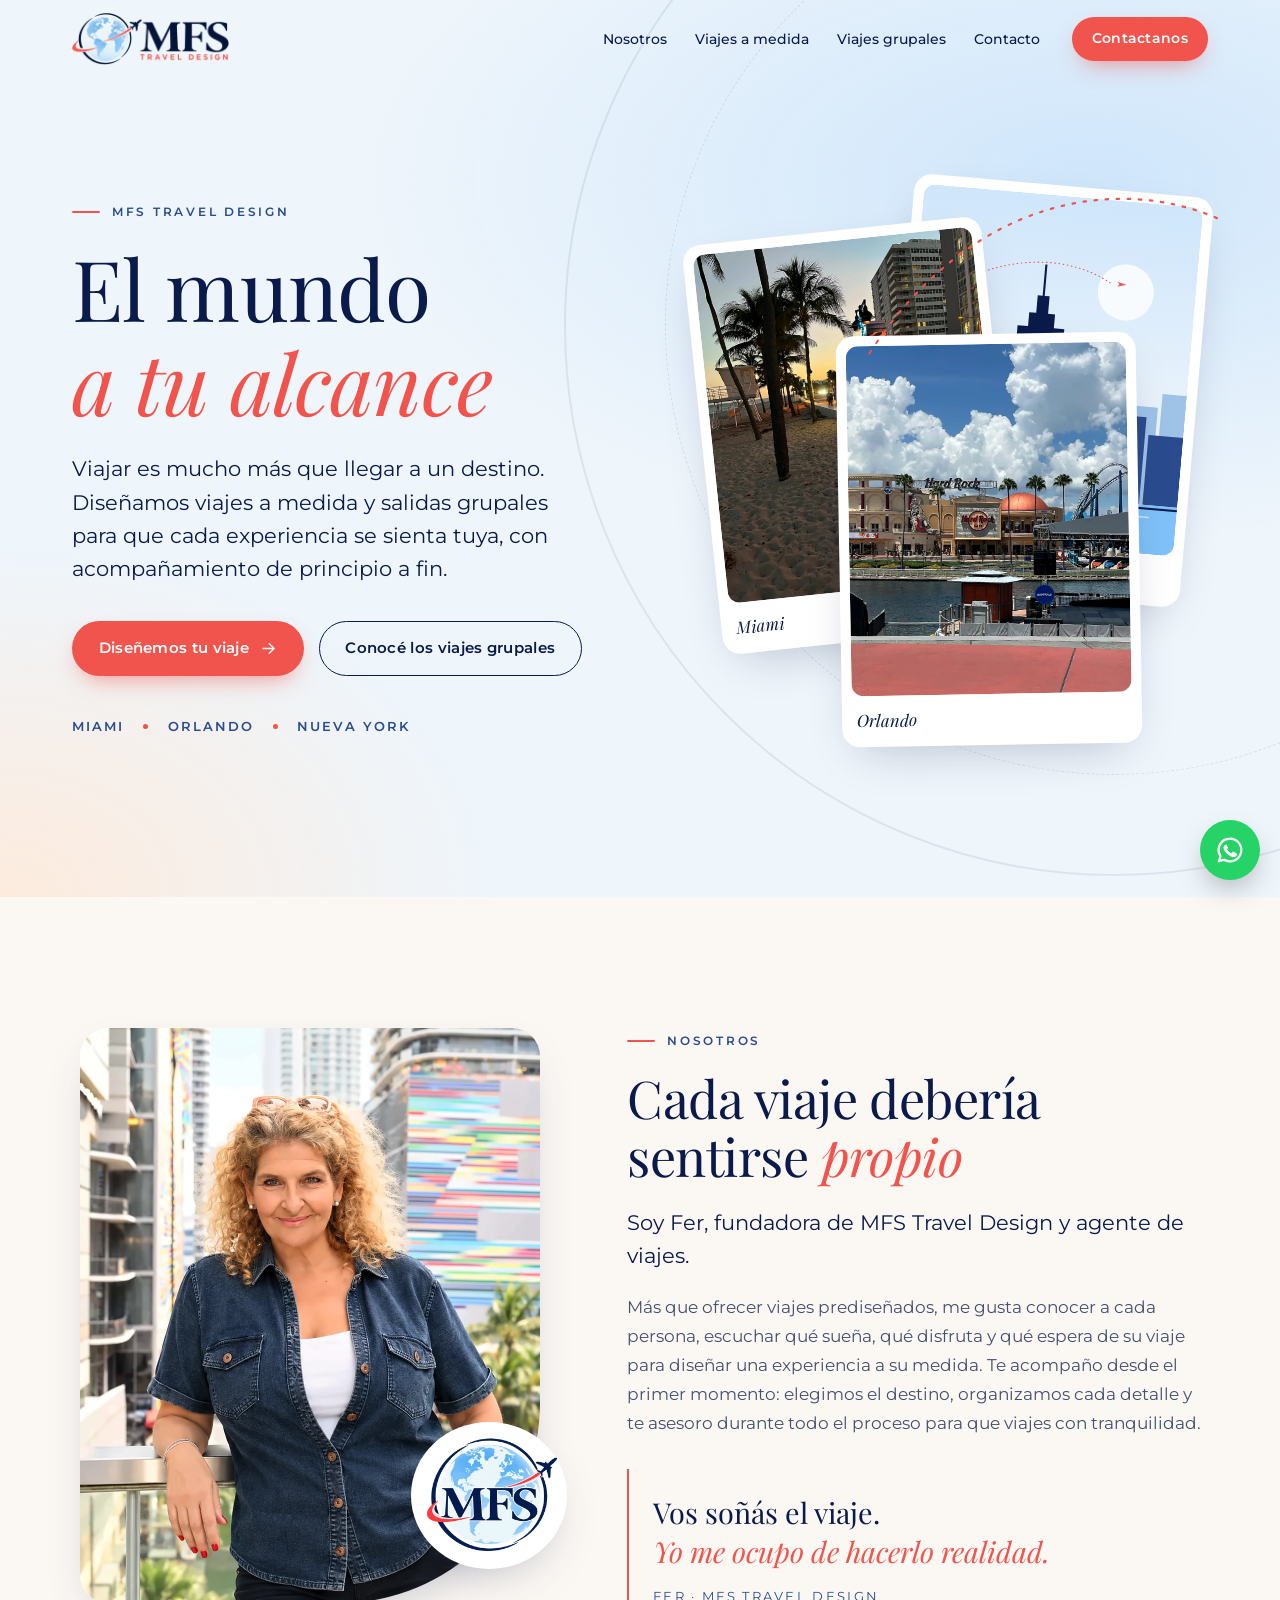
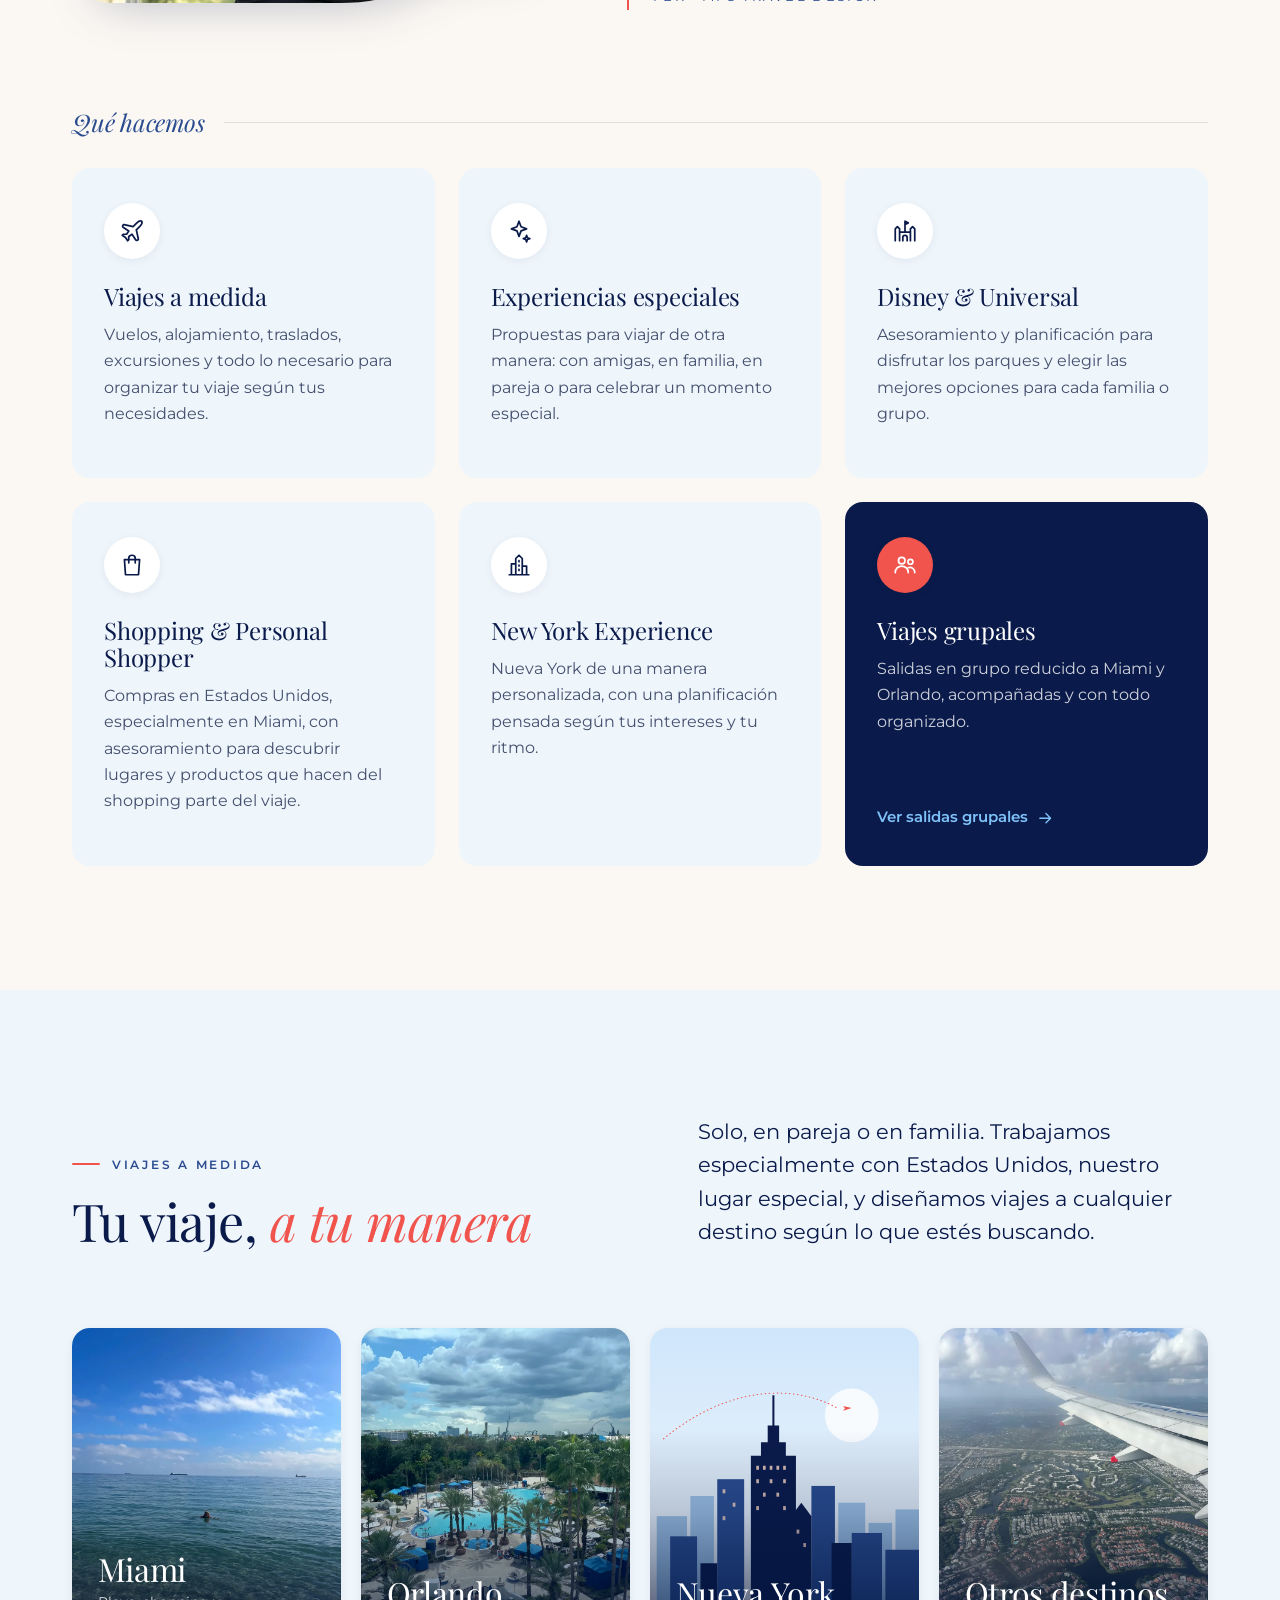
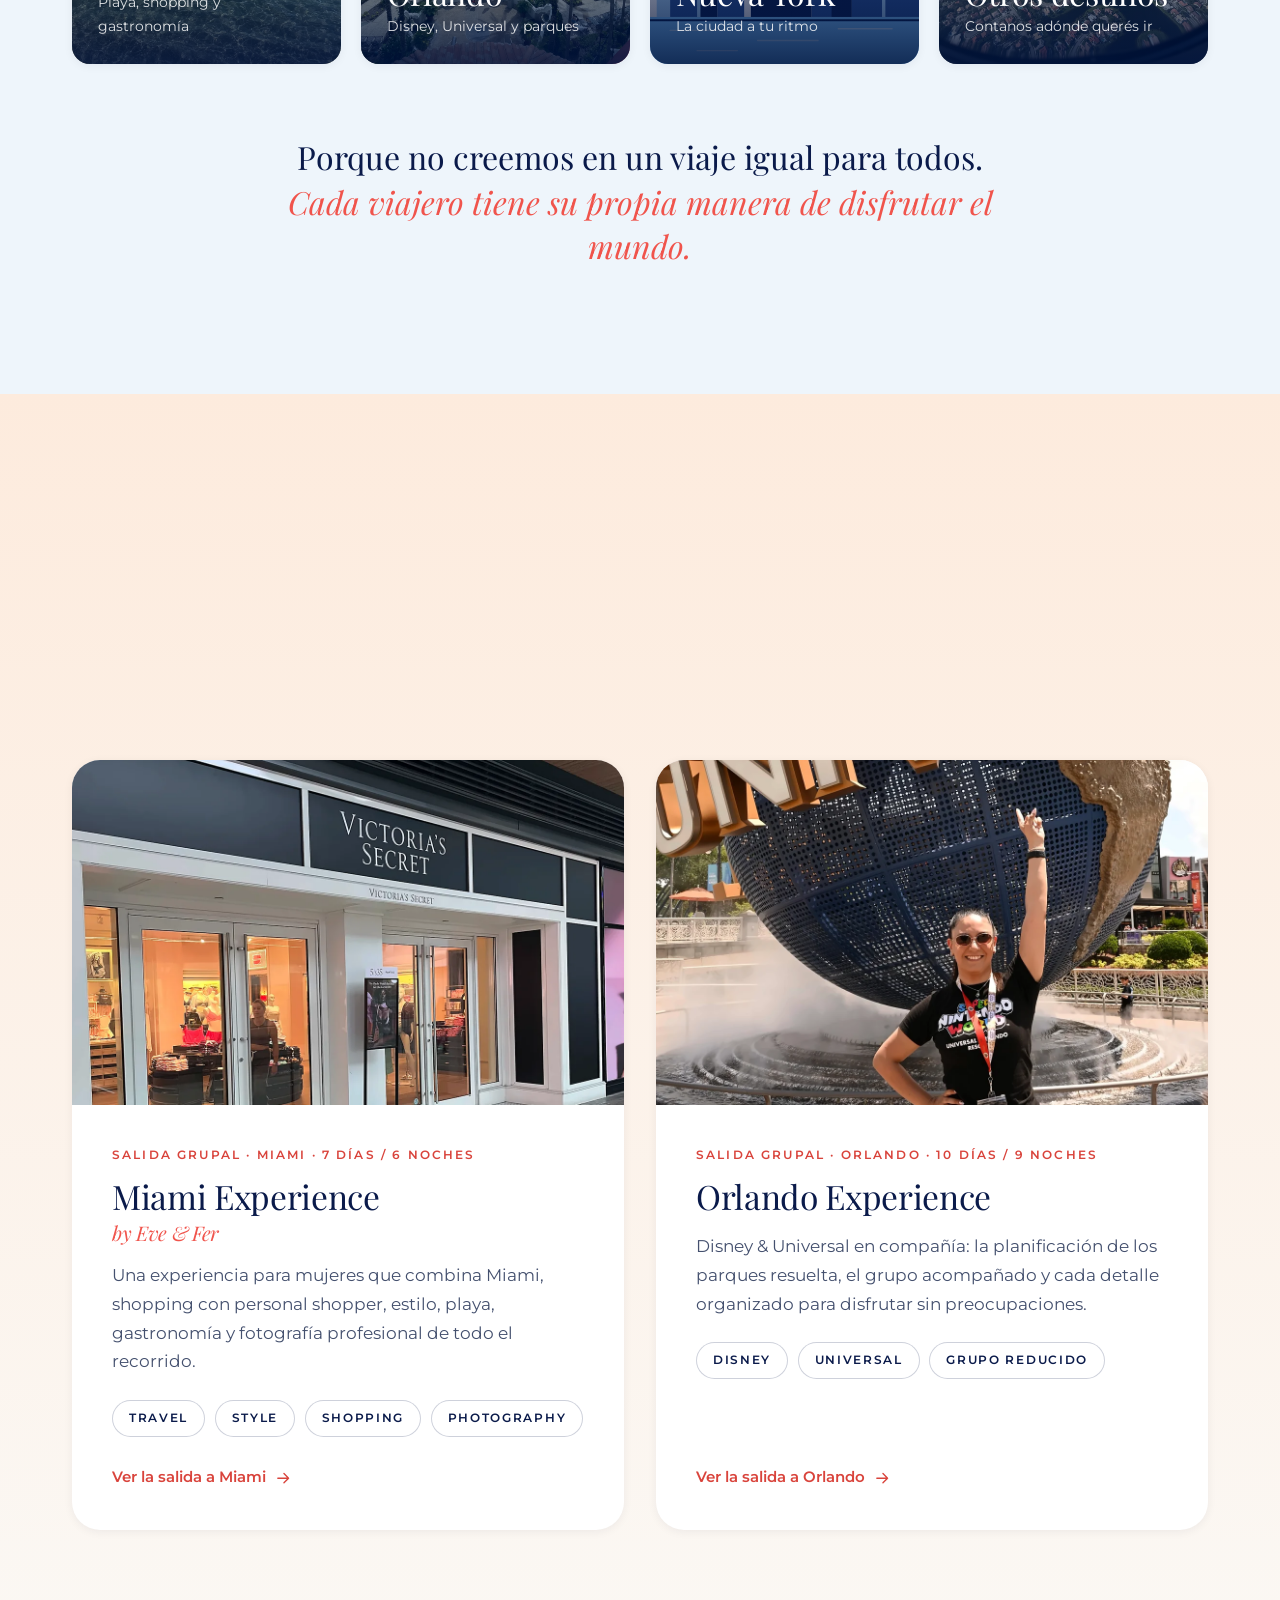
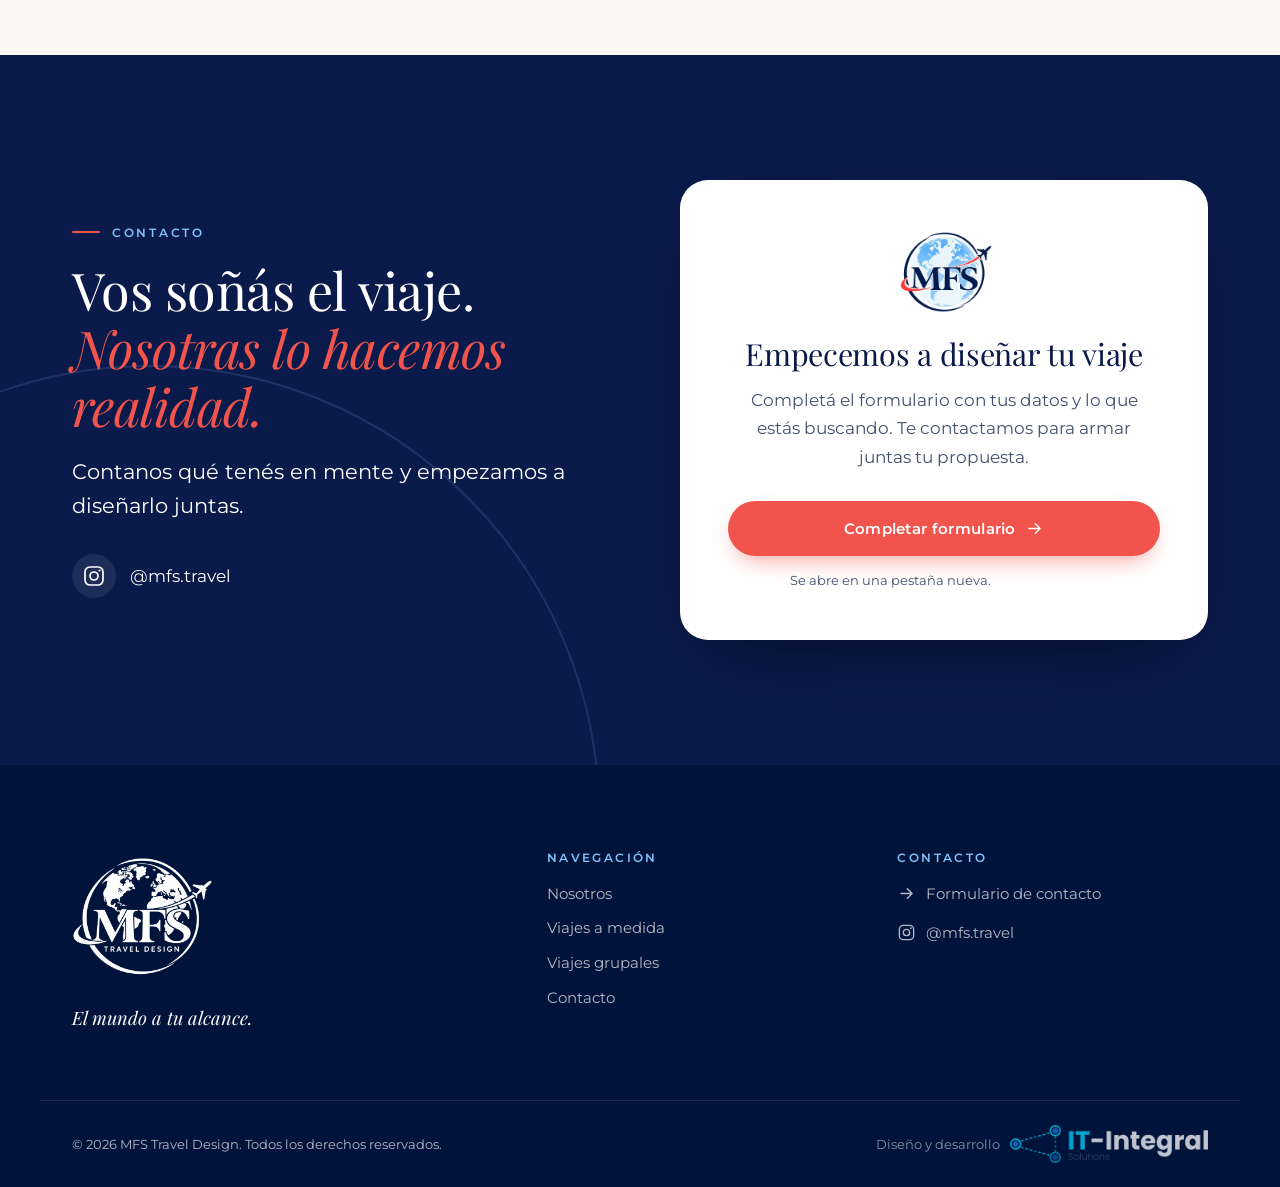
==== commit 208bb93f: "Fotos reales de destinos y viajes grupales - Portada: postales de Miami y Orlando con fotos; tarjeta" ====
--- a/index.html
+++ b/index.html
@@ -22,12 +22,12 @@
 
   <link rel="preload" href="assets/fonts/playfair-display-latin-400-normal.woff2" as="font" type="font/woff2" crossorigin>
   <link rel="preload" href="assets/fonts/montserrat-latin-400-normal.woff2" as="font" type="font/woff2" crossorigin>
-  <link rel="stylesheet" href="css/fonts.css?v=6">
-  <link rel="stylesheet" href="css/variables.css?v=6">
-  <link rel="stylesheet" href="css/styles.css?v=6">
-
-  <script src="js/config.js?v=6" defer></script>
-  <script src="js/main.js?v=6" defer></script>
+  <link rel="stylesheet" href="css/fonts.css?v=8">
+  <link rel="stylesheet" href="css/variables.css?v=8">
+  <link rel="stylesheet" href="css/styles.css?v=8">
+
+  <script src="js/config.js?v=8" defer></script>
+  <script src="js/main.js?v=8" defer></script>
 </head>
 <body>
   <a class="skip-link" href="#contenido">Saltar al contenido</a>
@@ -92,7 +92,10 @@
 
         <div class="hero__art" aria-hidden="true">
           <figure class="postcard postcard--a">
-            <img src="assets/img/destinos/miami.svg" alt="" width="800" height="1000">
+            <picture>
+              <source srcset="assets/img/destinos/miami-atardecer.webp" type="image/webp">
+              <img src="assets/img/destinos/miami-atardecer.jpg" alt="" width="900" height="1200">
+            </picture>
             <figcaption>Miami</figcaption>
           </figure>
           <figure class="postcard postcard--b">
@@ -100,7 +103,10 @@
             <figcaption>Nueva York</figcaption>
           </figure>
           <figure class="postcard postcard--c">
-            <img src="assets/img/destinos/orlando.svg?v=2" alt="" width="800" height="1000">
+            <picture>
+              <source srcset="assets/img/destinos/orlando-citywalk.webp" type="image/webp">
+              <img src="assets/img/destinos/orlando-citywalk.jpg" alt="" width="900" height="1200">
+            </picture>
             <figcaption>Orlando</figcaption>
           </figure>
           <svg class="hero__flight" viewBox="0 0 400 200" preserveAspectRatio="none"><path d="M10 180 C120 40 280 20 390 60"/></svg>
@@ -183,14 +189,20 @@
 
         <div class="destinations__grid">
           <a class="destination reveal" data-contact="form" href="#contacto" target="_blank" rel="noopener">
-            <img src="assets/img/destinos/miami.svg" alt="Ilustración de Miami" width="800" height="1000" loading="lazy">
+            <picture>
+              <source srcset="assets/img/destinos/miami-playa.webp" type="image/webp">
+              <img src="assets/img/destinos/miami-playa.jpg" alt="Mar turquesa en una playa de Florida" width="900" height="1200" loading="lazy">
+            </picture>
             <div class="destination__body">
               <h3>Miami</h3>
               <p>Playa, shopping y gastronomía</p>
             </div>
           </a>
           <a class="destination reveal" data-contact="form" href="#contacto" target="_blank" rel="noopener">
-            <img src="assets/img/destinos/orlando.svg?v=2" alt="Ilustración de Orlando" width="800" height="1000" loading="lazy">
+            <picture>
+              <source srcset="assets/img/destinos/orlando-resort.webp" type="image/webp">
+              <img src="assets/img/destinos/orlando-resort.jpg" alt="Vista aérea de un resort con piletas y palmeras en Orlando" width="900" height="1200" loading="lazy">
+            </picture>
             <div class="destination__body">
               <h3>Orlando</h3>
               <p>Disney, Universal y parques</p>
@@ -204,7 +216,10 @@
             </div>
           </a>
           <a class="destination reveal" data-contact="form" href="#contacto" target="_blank" rel="noopener">
-            <img src="assets/img/destinos/otros-destinos.svg" alt="Ilustración de un globo terráqueo" width="800" height="1000" loading="lazy">
+            <picture>
+              <source srcset="assets/img/destinos/vuelo.webp" type="image/webp">
+              <img src="assets/img/destinos/vuelo.jpg" alt="Vista desde la ventanilla del avión sobre la costa de Florida" width="900" height="1200" loading="lazy">
+            </picture>
             <div class="destination__body">
               <h3>Otros destinos</h3>
               <p>Contanos adónde querés ir</p>
@@ -230,7 +245,10 @@
         <div class="groups__grid">
           <article class="group-card reveal">
             <a class="group-card__media" href="viajes-grupales.html#miami" tabindex="-1" aria-hidden="true">
-              <img src="assets/img/destinos/miami-experience.svg" alt="" width="1200" height="900" loading="lazy">
+              <picture>
+                <source srcset="assets/img/destinos/miami-shopping-card.webp" type="image/webp">
+                <img src="assets/img/destinos/miami-shopping-card.jpg" alt="" width="1200" height="750" loading="lazy">
+              </picture>
             </a>
             <div class="group-card__body">
               <span class="group-card__tag">Salida grupal · Miami · 7 días / 6 noches</span>
--- a/css/styles.css
+++ b/css/styles.css
@@ -136,6 +136,7 @@
 .destinations{background:var(--mist-100)}
 .destinations__grid{display:grid;gap:1.25rem;grid-template-columns:repeat(auto-fit,minmax(230px,1fr))}
 .destination{position:relative;display:block;overflow:hidden;border-radius:var(--radius);aspect-ratio:4/5;box-shadow:var(--shadow-sm);isolation:isolate}
+.destination picture{display:block;height:100%}
 .destination img{width:100%;height:100%;object-fit:cover;transition:transform .8s var(--ease)}
 .destination::after{content:"";position:absolute;inset:0;background:linear-gradient(to top,rgba(0,19,59,.85) 0%,rgba(0,19,59,.2) 45%,transparent 70%);z-index:1}
 .destination__body{position:absolute;left:0;right:0;bottom:0;padding:1.6rem;z-index:2;color:var(--white)}
@@ -247,6 +248,9 @@
 .includes--compact{margin:2rem 0 0!important;grid-template-columns:repeat(2,minmax(0,1fr))}
 @media (max-width:420px){.includes--compact{grid-template-columns:1fr}}
 .includes--compact .include{background:var(--white)}
+.gallery--trip{margin-bottom:clamp(3rem,2rem + 3vw,5rem)}
+.trip--orlando .gallery--trip{margin:clamp(3.5rem,2.5rem + 3vw,5.5rem) 0 0}
+.trip--orlando .gallery--trip + .itinerary{margin-top:clamp(3rem,2rem + 3vw,4.5rem)}
 .trip__media img{box-shadow:var(--shadow)}
 
 
@@ -263,6 +267,22 @@
 .itinerary__day p{margin:0;font-size:.93rem;line-height:1.55}
 .itinerary__note{margin:1.25rem 0 0;font-size:.85rem;font-style:italic;color:var(--ink-soft)}
 
+
+/* ---------- Galería gastronomía ---------- */
+.gastro{background:var(--sand-50);border-top:1px solid var(--line)}
+.gallery{display:grid;gap:1.25rem;grid-template-columns:repeat(3,1fr)}
+.gallery__item{position:relative;margin:0;overflow:hidden;border-radius:var(--radius-lg);box-shadow:var(--shadow-sm);aspect-ratio:3/4}
+.gallery__item picture,.gallery__item img{display:block;width:100%;height:100%}
+.gallery__item img{object-fit:cover;transition:transform .8s var(--ease)}
+.gallery__item:hover img{transform:scale(1.04)}
+.gallery__item figcaption{position:absolute;left:0;right:0;bottom:0;padding:3rem 1.4rem 1.2rem;background:linear-gradient(to top,rgba(0,19,59,.8),transparent);font-family:var(--font-serif);font-style:italic;font-size:1.25rem;color:var(--white)}
+@media (max-width:760px){
+  .gallery{grid-template-columns:none;grid-auto-flow:column;grid-auto-columns:78%;overflow-x:auto;scroll-snap-type:x mandatory;padding-bottom:.5rem;margin-inline:calc(var(--gutter)*-1);padding-inline:var(--gutter);scrollbar-width:none}
+  .gallery::-webkit-scrollbar{display:none}
+  .gallery__item{scroll-snap-align:center}
+}
+.include__link{display:flex;align-items:center;gap:inherit;color:inherit;width:100%}
+
 /* ---------- 404 ---------- */
 .notfound{min-height:100vh;display:grid;place-items:center;text-align:center;padding:var(--gutter);background:var(--mist-100)}
 .notfound img{width:180px;margin:0 auto 2rem}
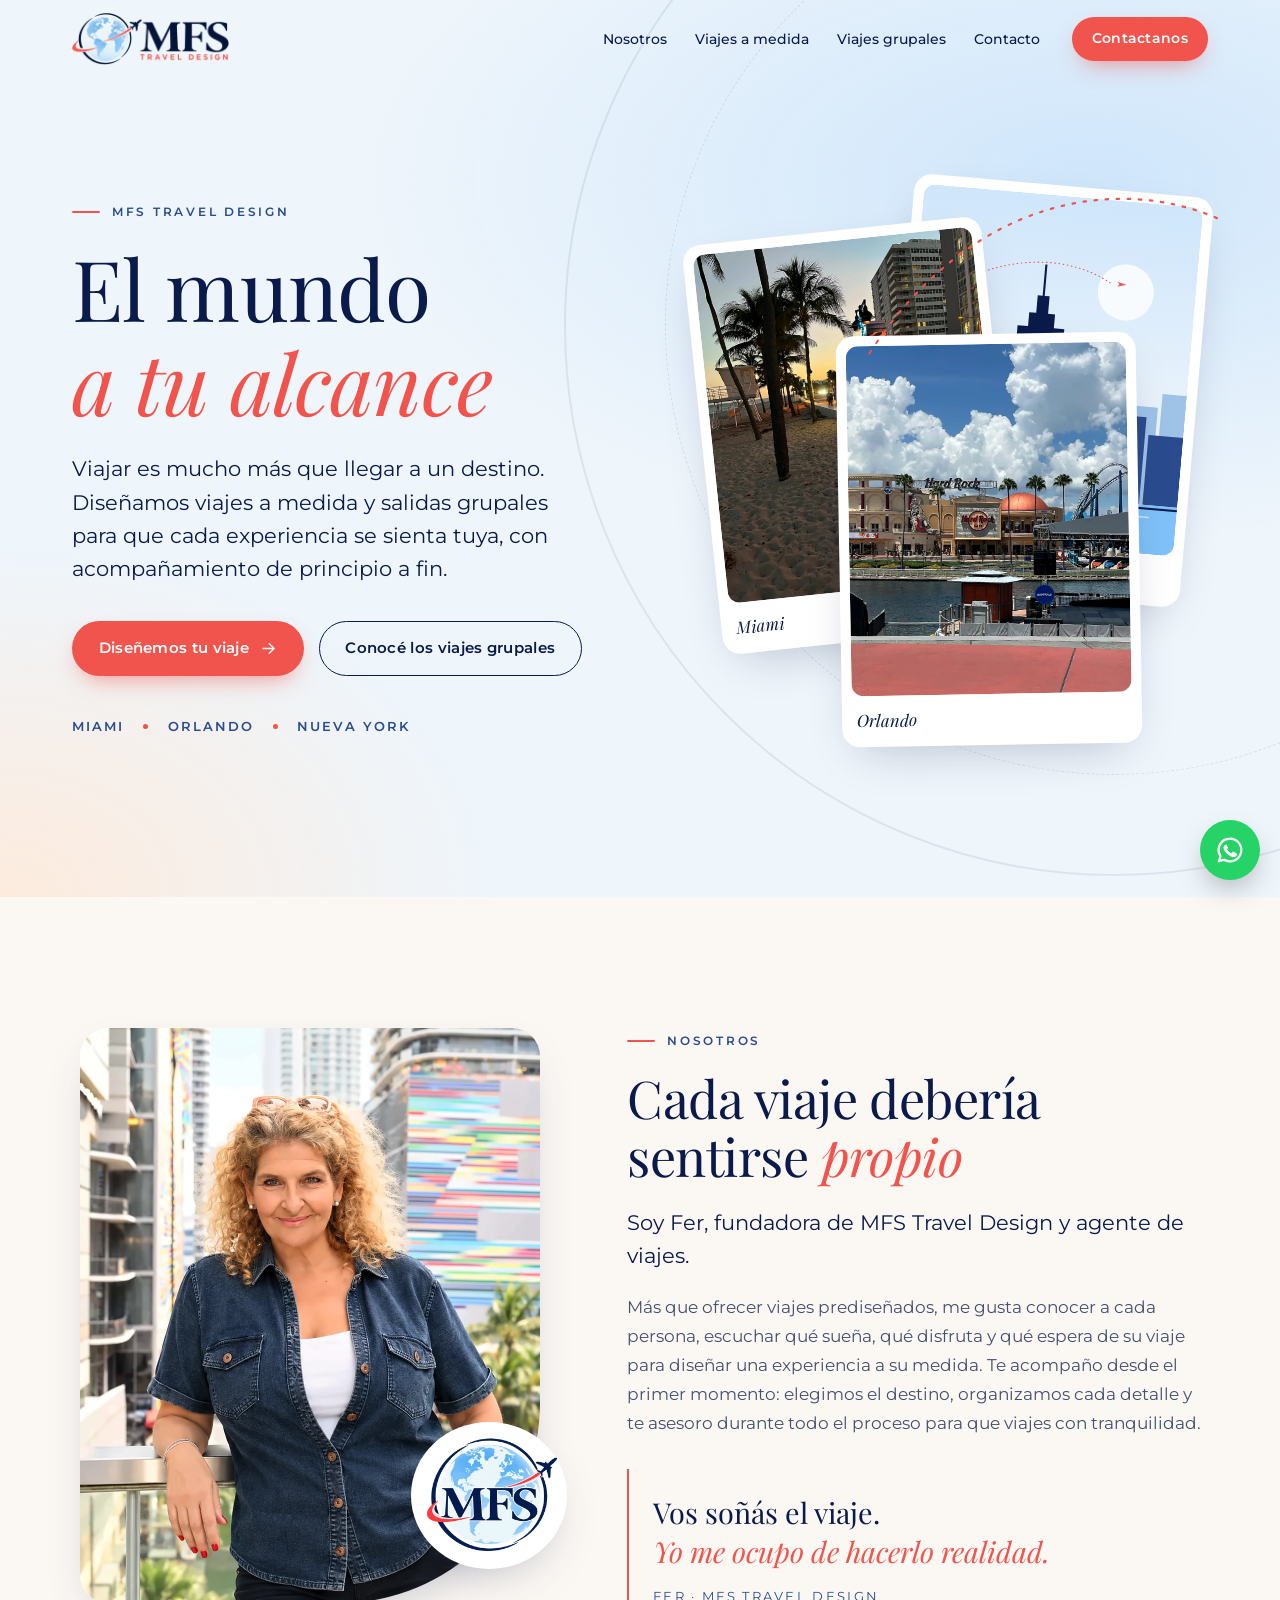
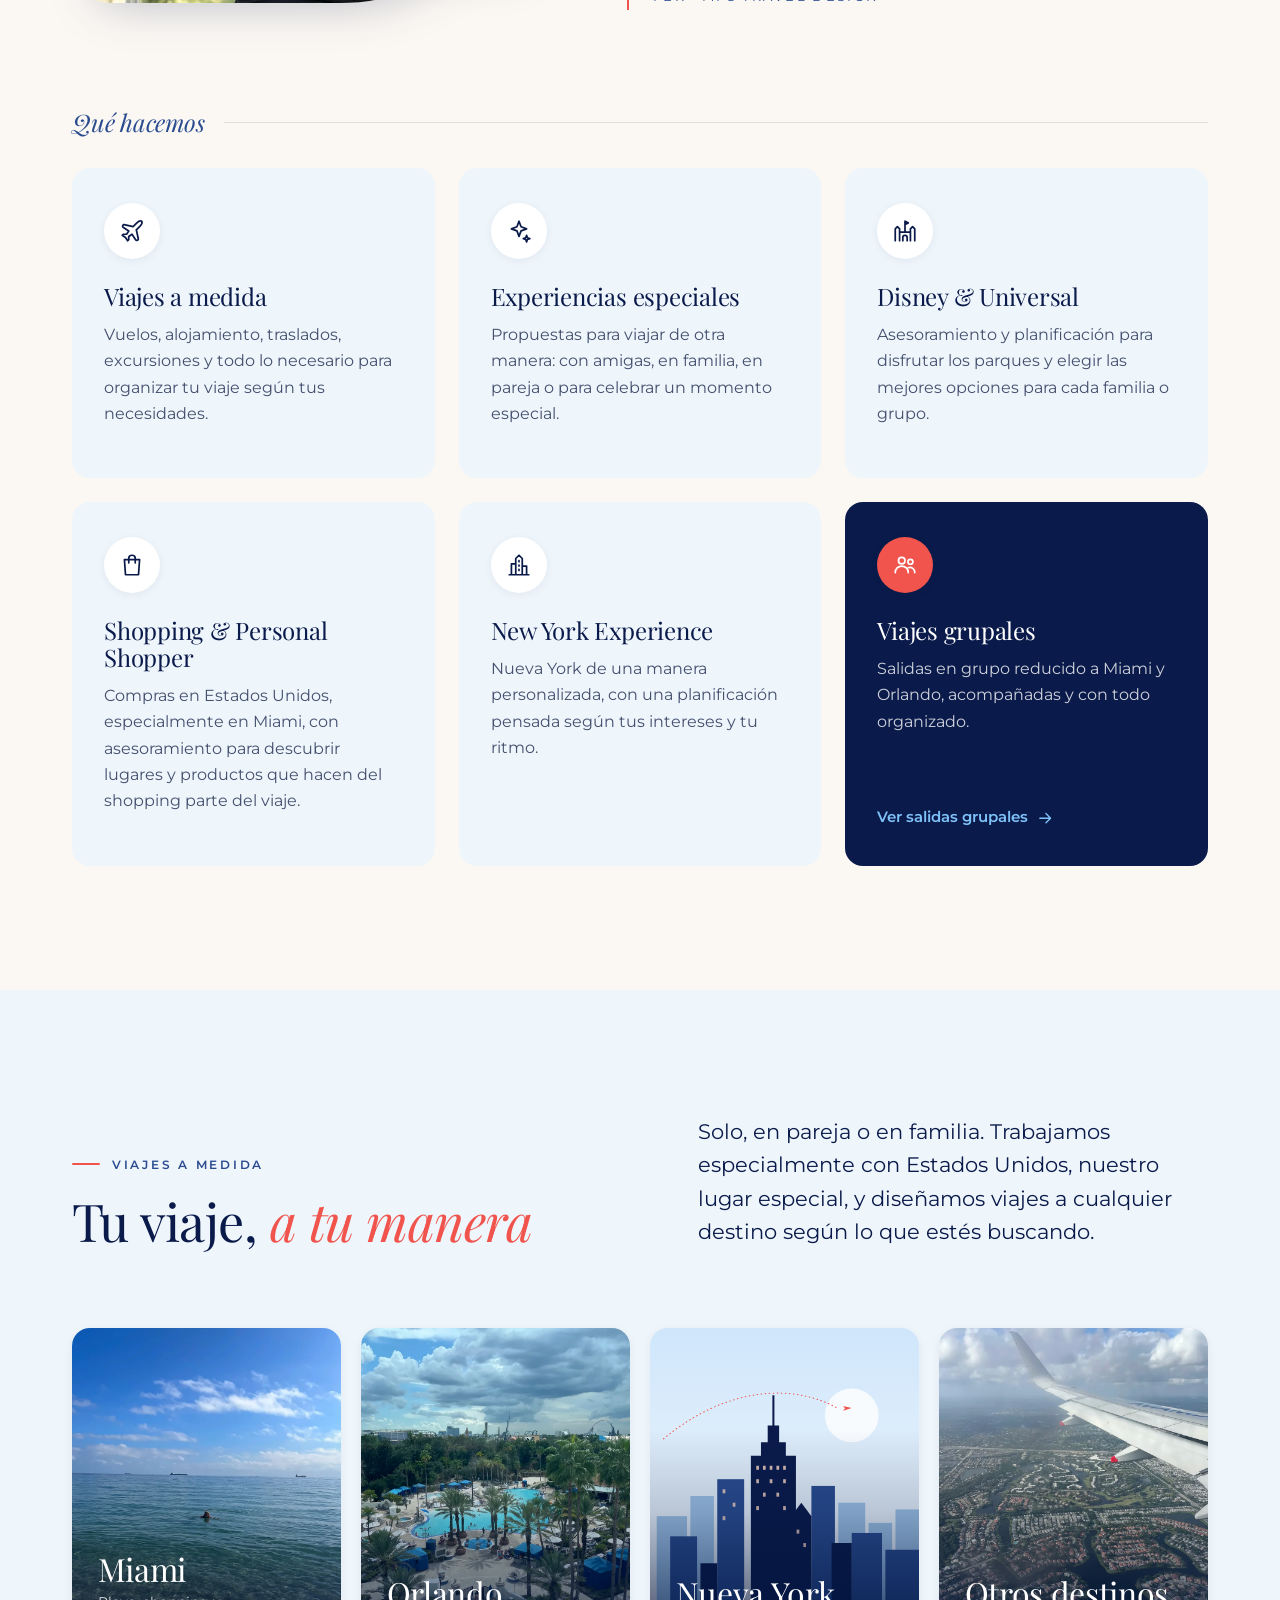
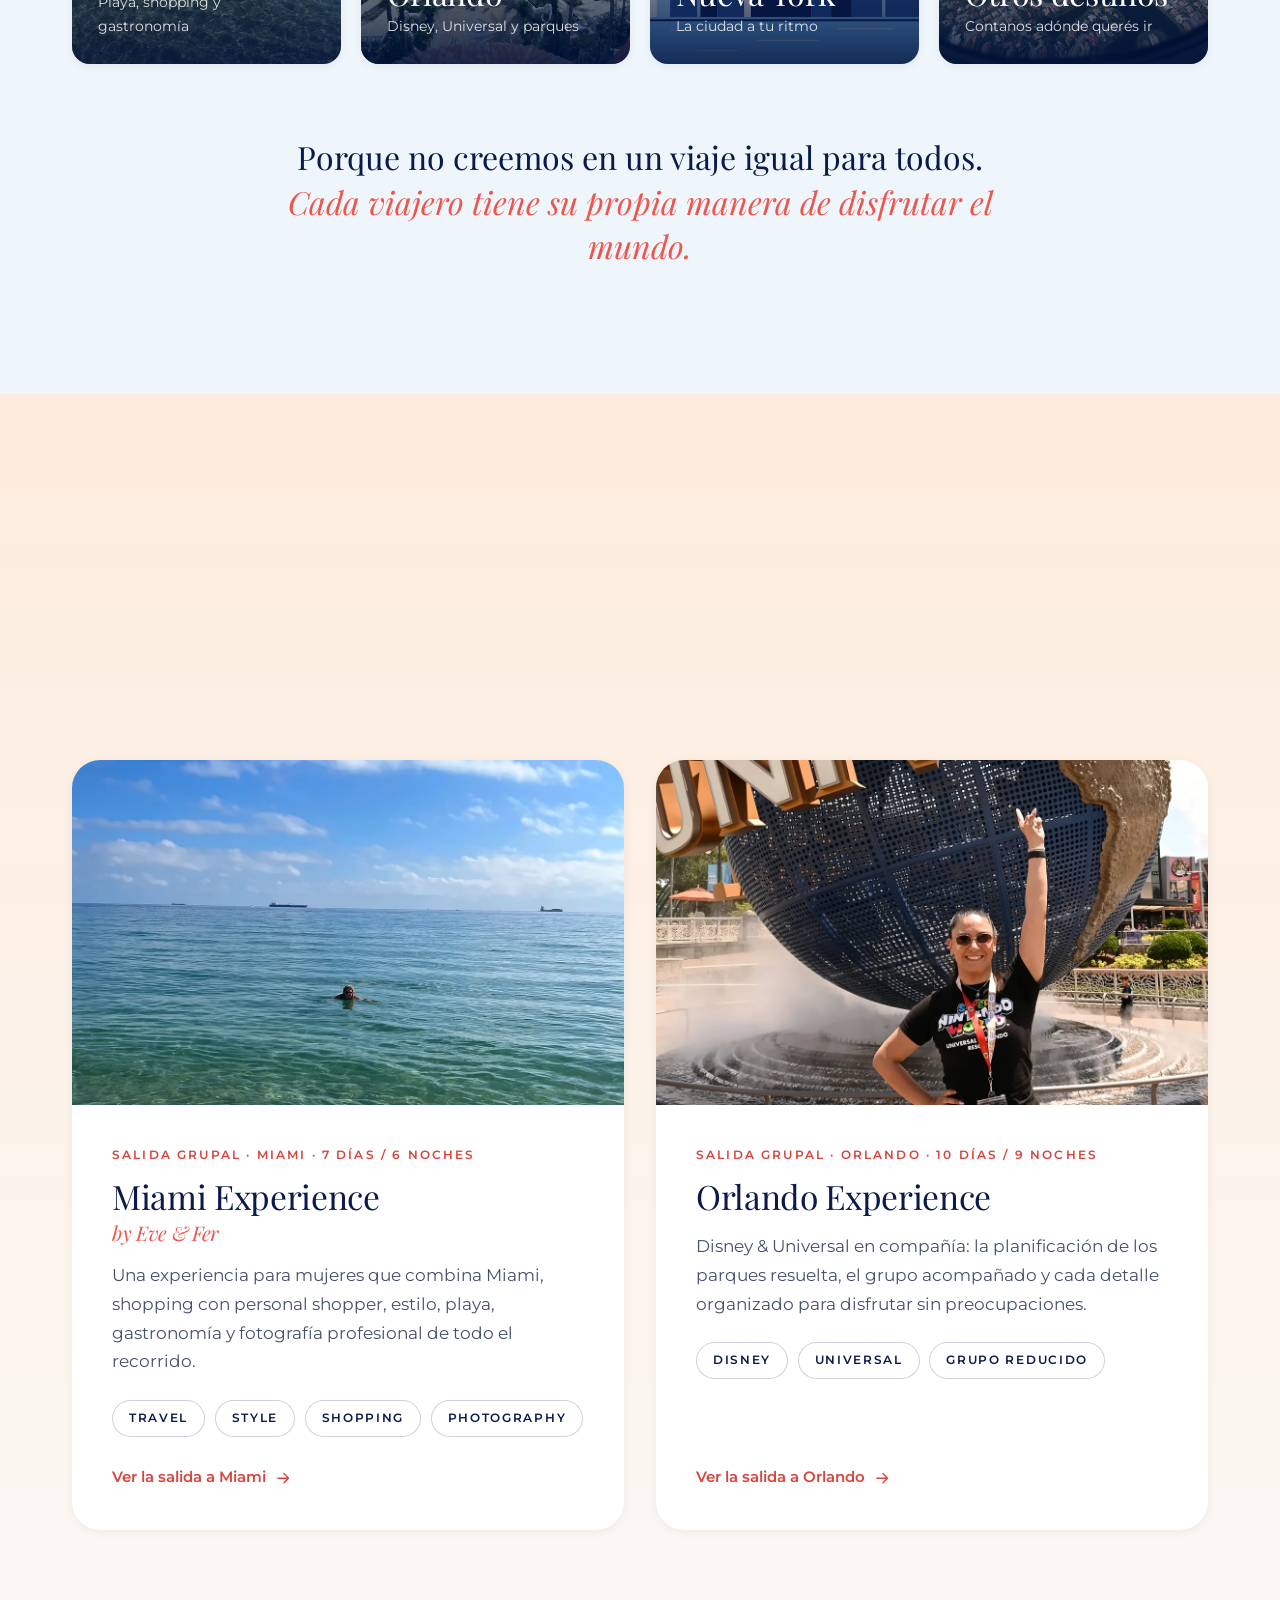
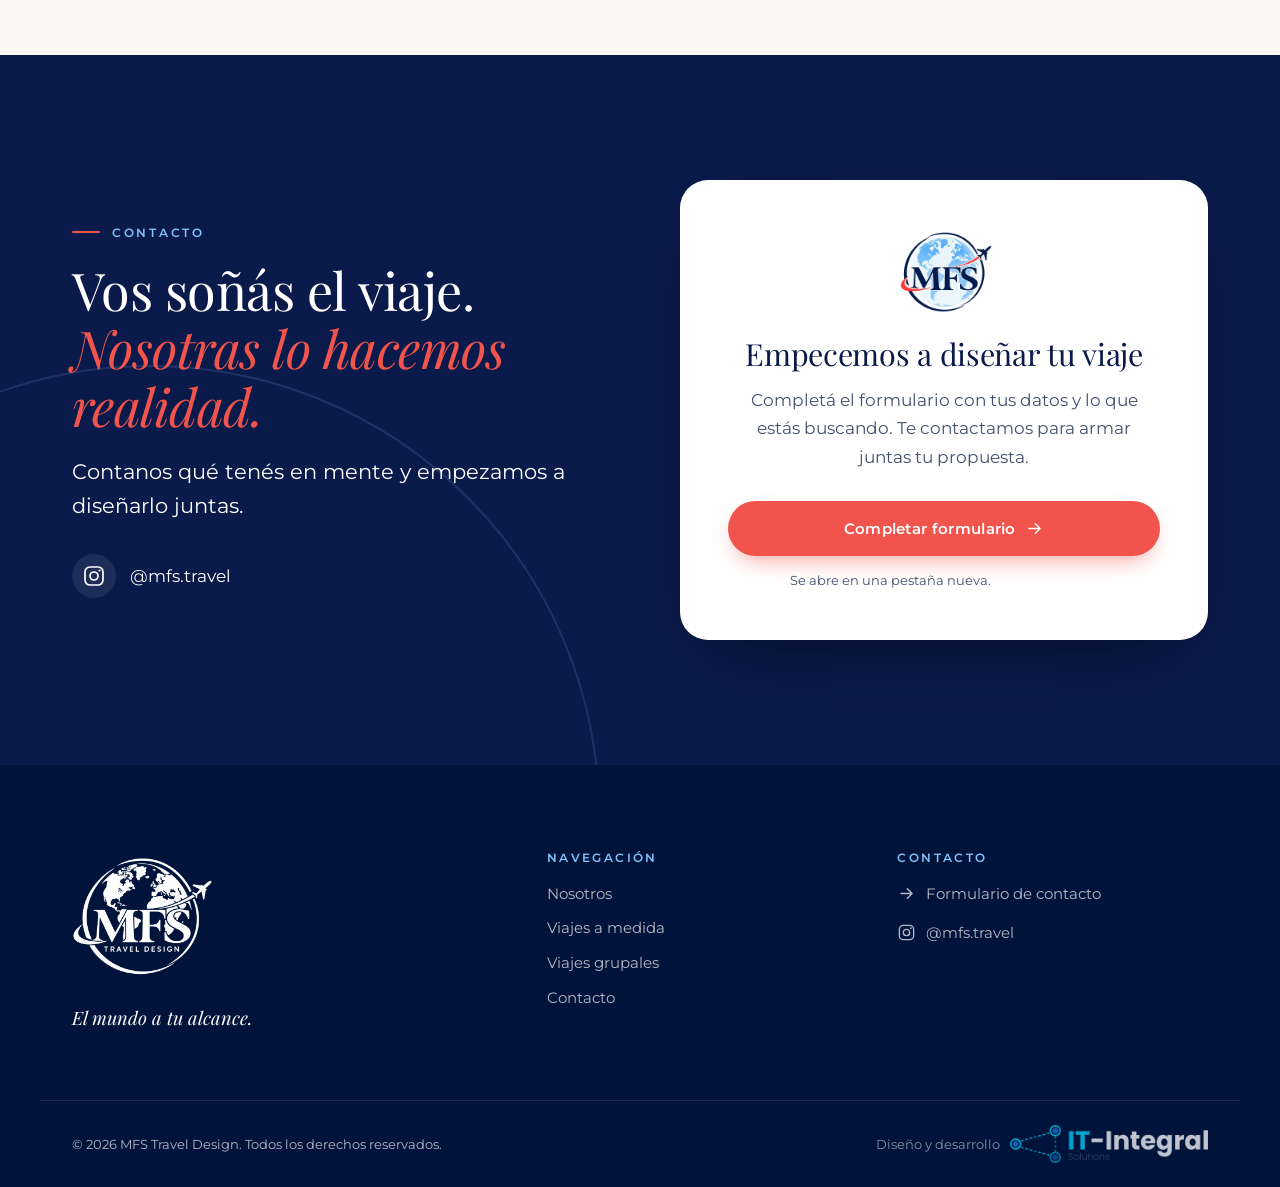
==== commit 2221eb2f: "Tarjeta Miami Experience: foto de playa en lugar de la vidriera de marca Co-Authored-By: Claude Opus" ====
--- a/index.html
+++ b/index.html
@@ -246,8 +246,8 @@
           <article class="group-card reveal">
             <a class="group-card__media" href="viajes-grupales.html#miami" tabindex="-1" aria-hidden="true">
               <picture>
-                <source srcset="assets/img/destinos/miami-shopping-card.webp" type="image/webp">
-                <img src="assets/img/destinos/miami-shopping-card.jpg" alt="" width="1200" height="750" loading="lazy">
+                <source srcset="assets/img/destinos/miami-playa-card.webp" type="image/webp">
+                <img src="assets/img/destinos/miami-playa-card.jpg" alt="" width="1200" height="750" loading="lazy">
               </picture>
             </a>
             <div class="group-card__body">
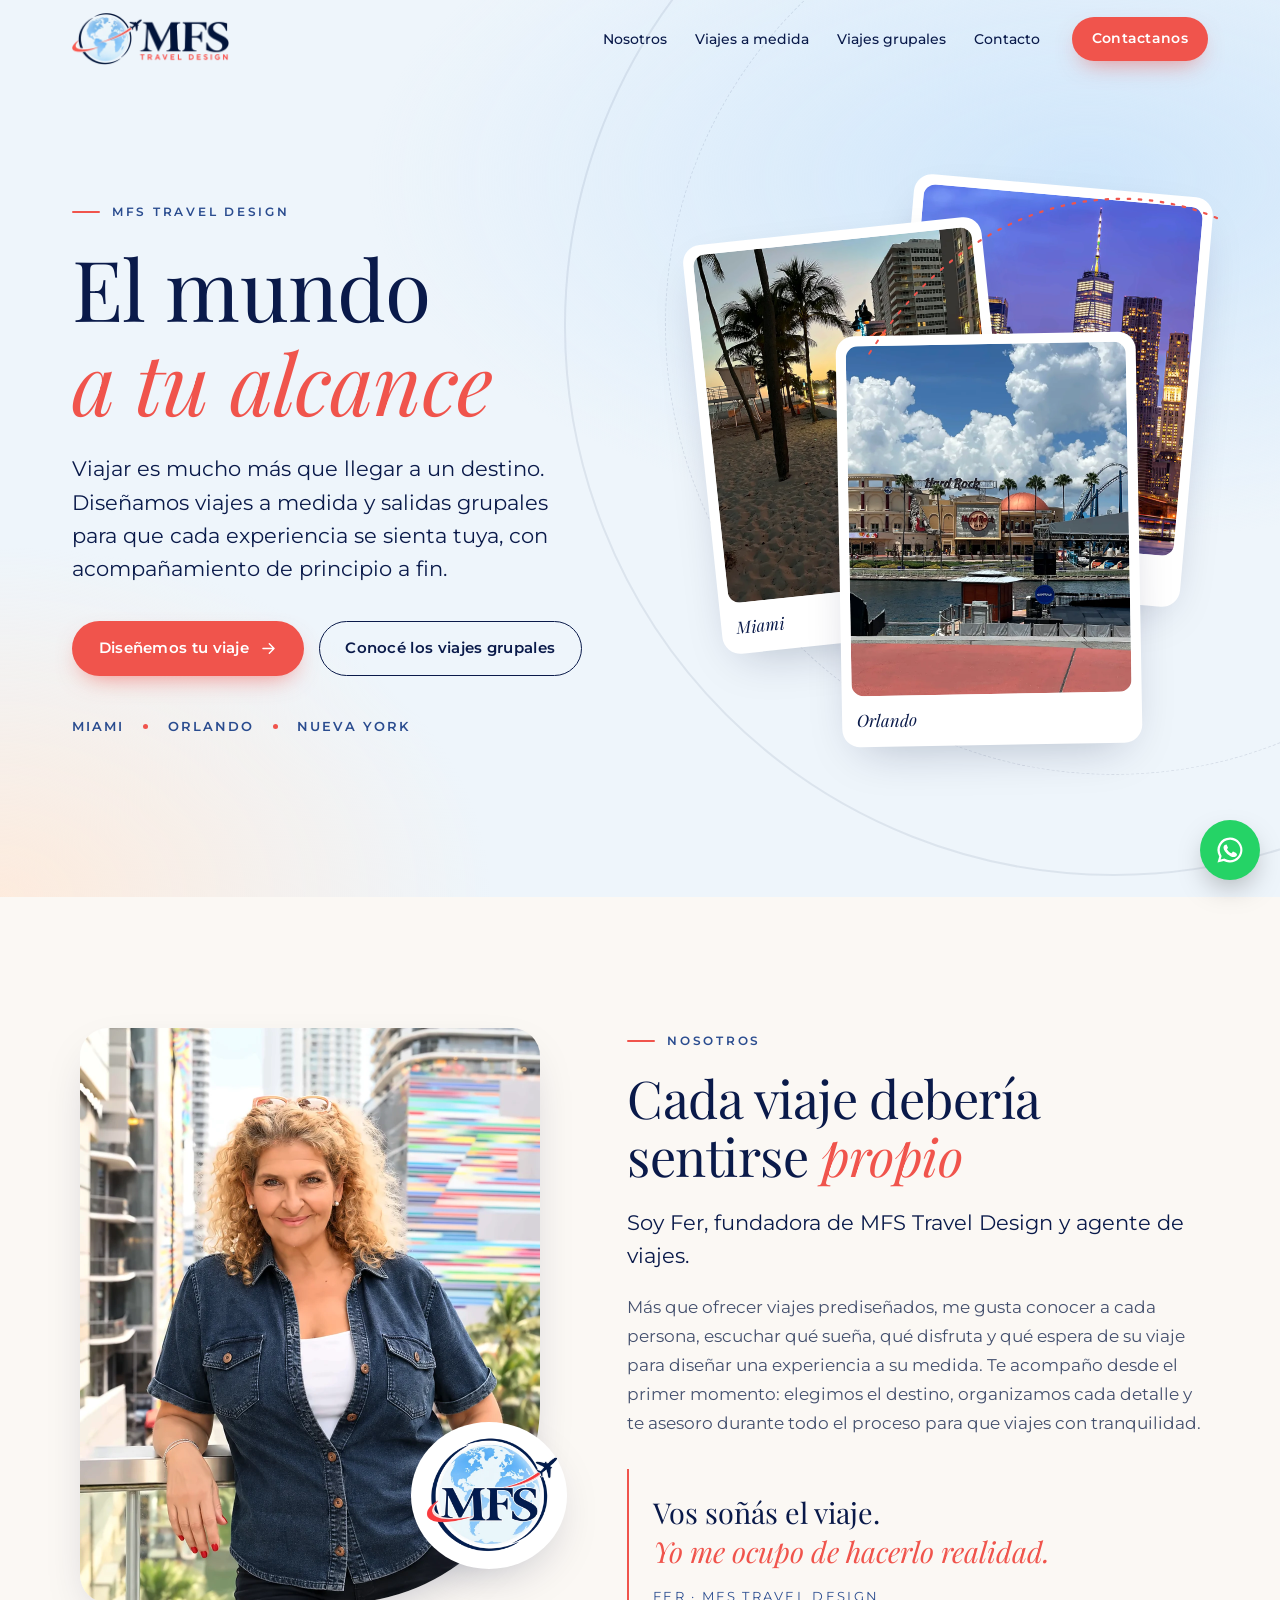
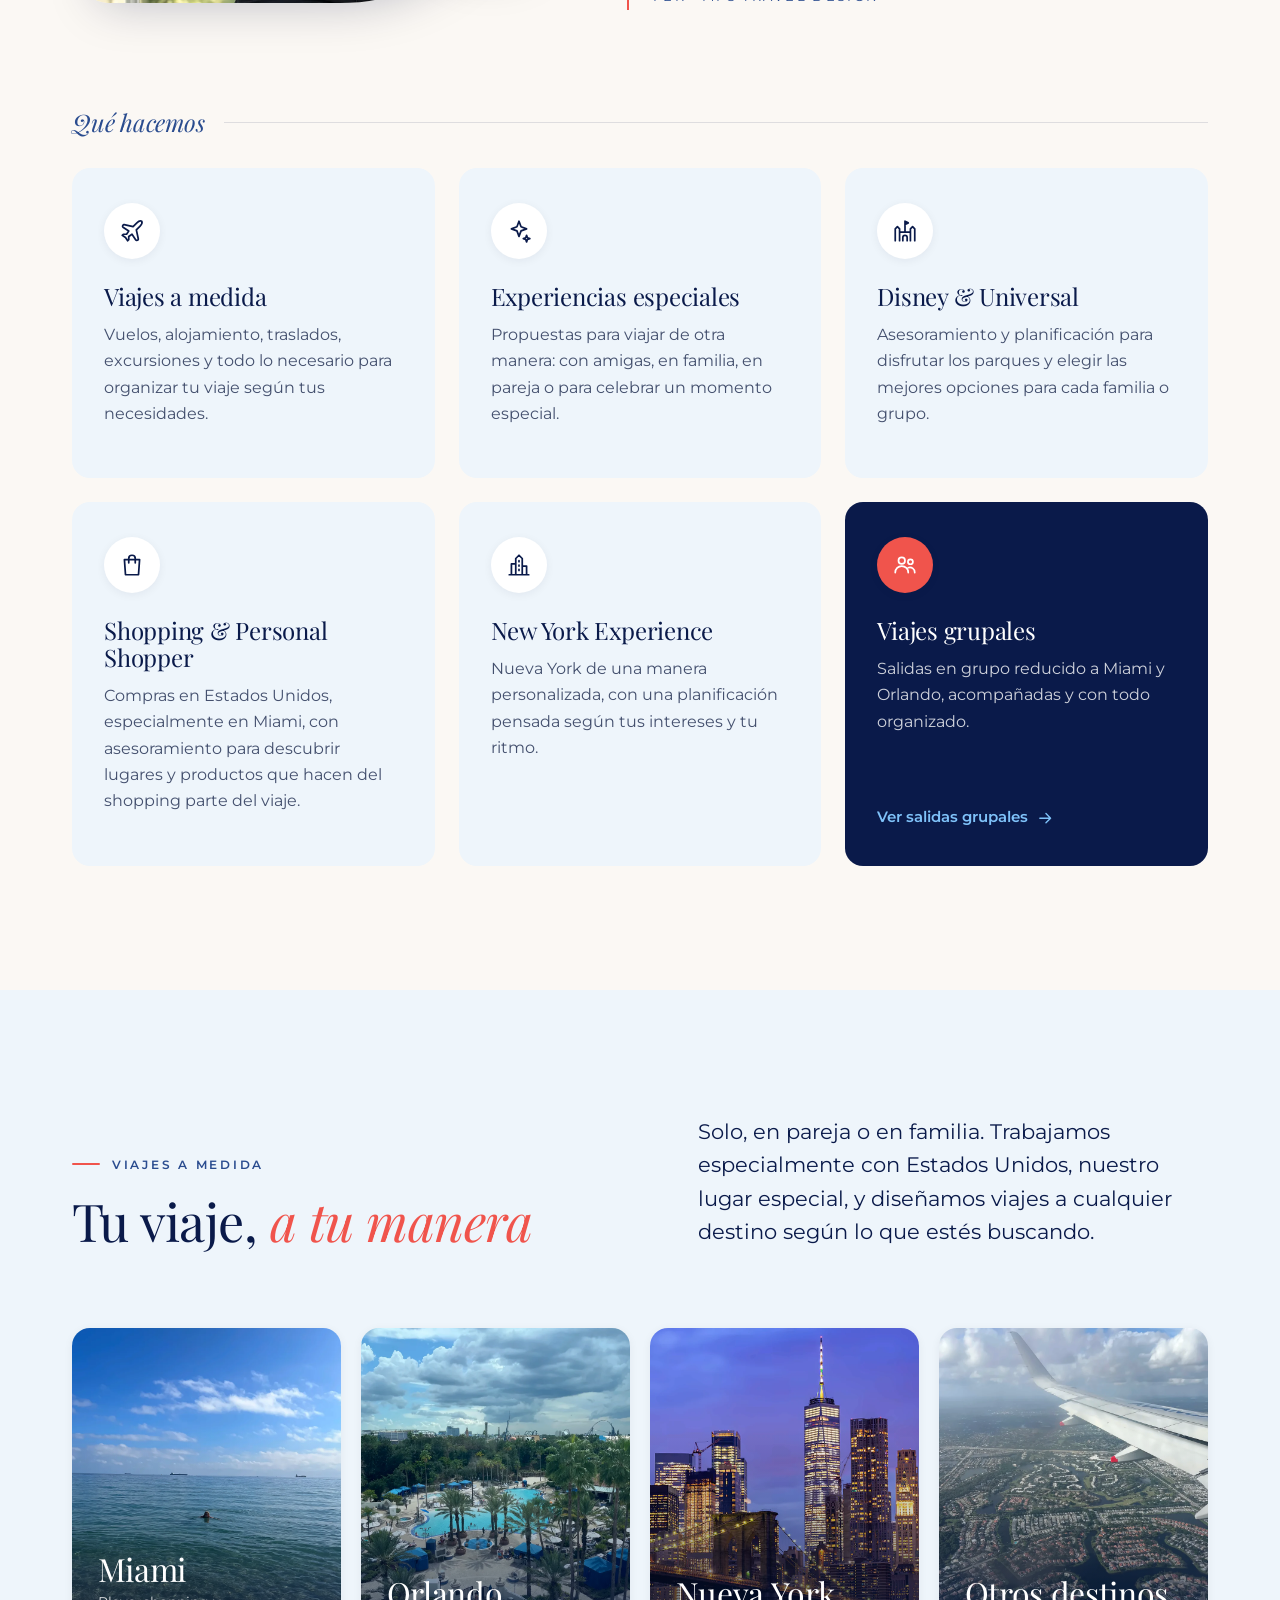
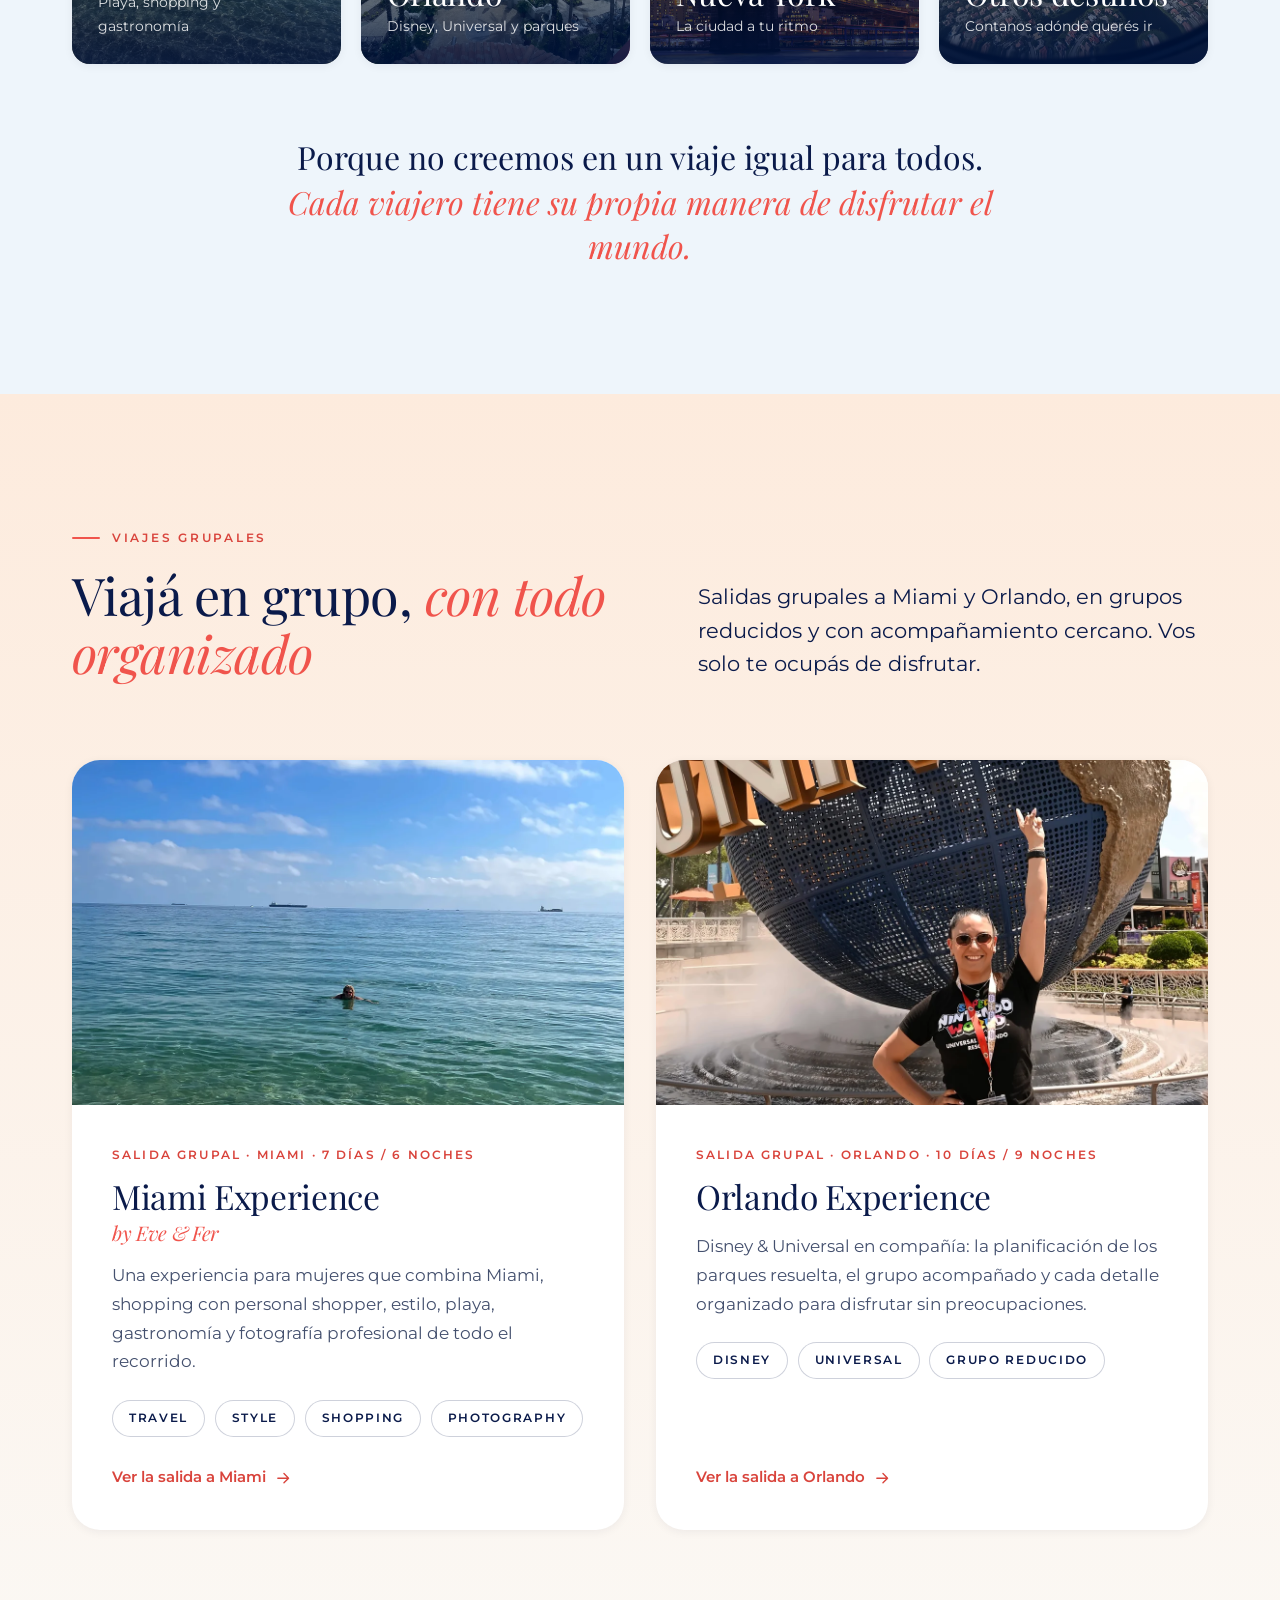
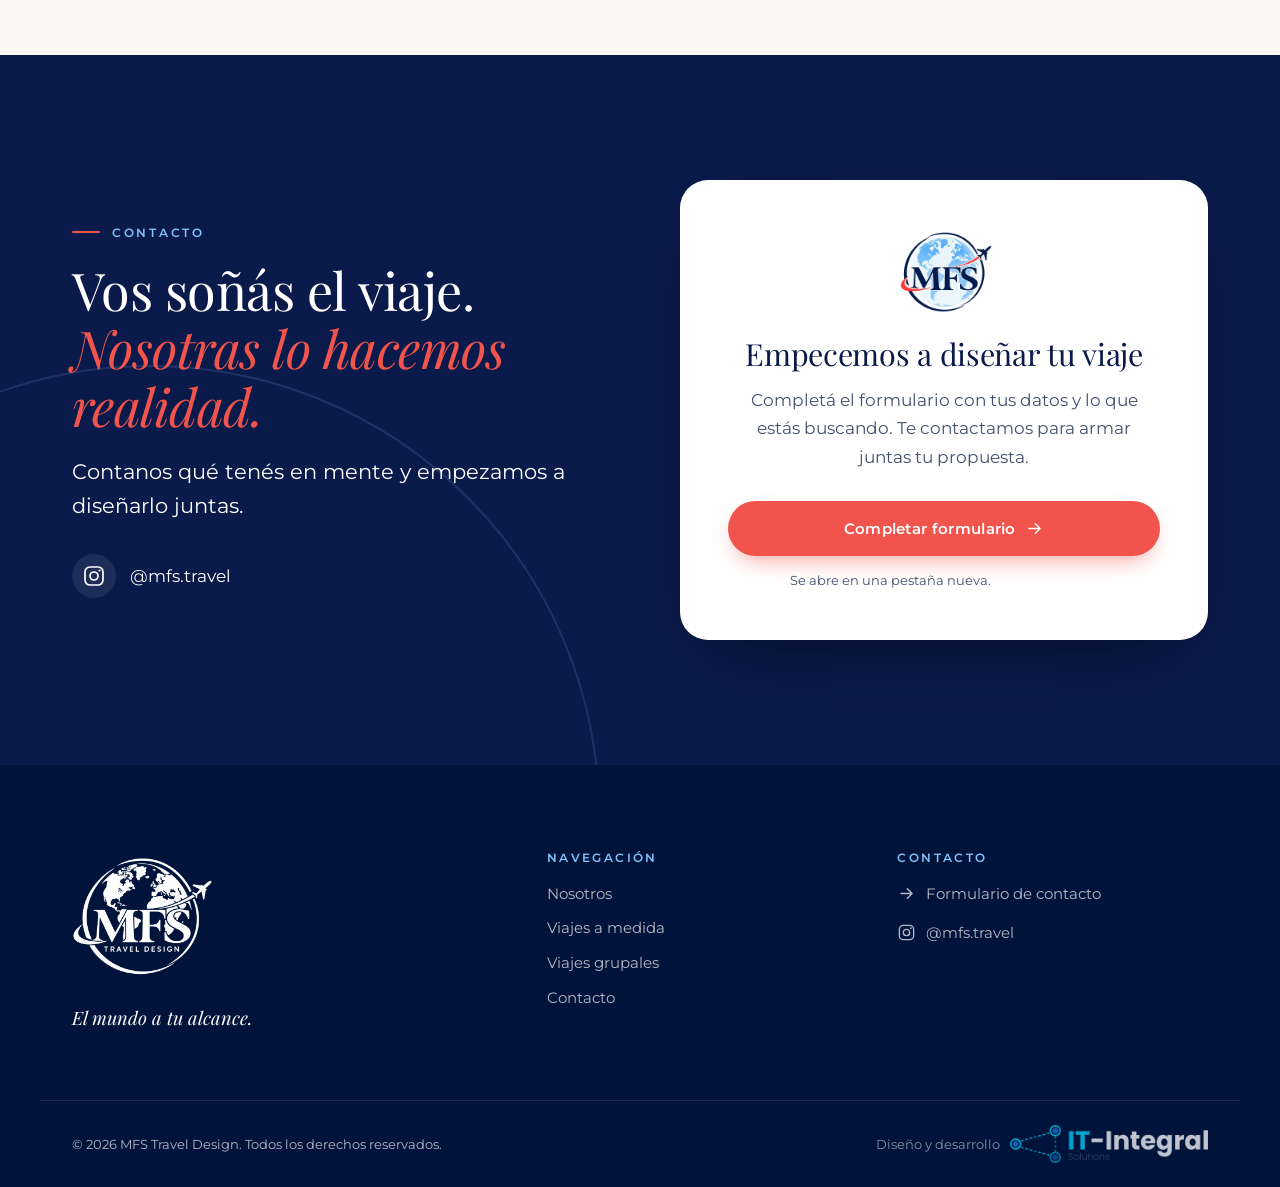
==== commit 2f176f90: "Nueva York: foto del puente de Brooklyn y el skyline en la tarjeta y la postal de la portada Co-Auth" ====
--- a/index.html
+++ b/index.html
@@ -99,7 +99,10 @@
             <figcaption>Miami</figcaption>
           </figure>
           <figure class="postcard postcard--b">
-            <img src="assets/img/destinos/nueva-york.svg" alt="" width="800" height="1000">
+            <picture>
+              <source srcset="assets/img/destinos/nueva-york.webp" type="image/webp">
+              <img src="assets/img/destinos/nueva-york.jpg" alt="" width="900" height="1125">
+            </picture>
             <figcaption>Nueva York</figcaption>
           </figure>
           <figure class="postcard postcard--c">
@@ -209,7 +212,10 @@
             </div>
           </a>
           <a class="destination reveal" data-contact="form" href="#contacto" target="_blank" rel="noopener">
-            <img src="assets/img/destinos/nueva-york.svg" alt="Ilustración de Nueva York" width="800" height="1000" loading="lazy">
+            <picture>
+              <source srcset="assets/img/destinos/nueva-york.webp" type="image/webp">
+              <img src="assets/img/destinos/nueva-york.jpg" alt="Puente de Brooklyn y el skyline de Manhattan de noche" width="900" height="1125" loading="lazy">
+            </picture>
             <div class="destination__body">
               <h3>Nueva York</h3>
               <p>La ciudad a tu ritmo</p>
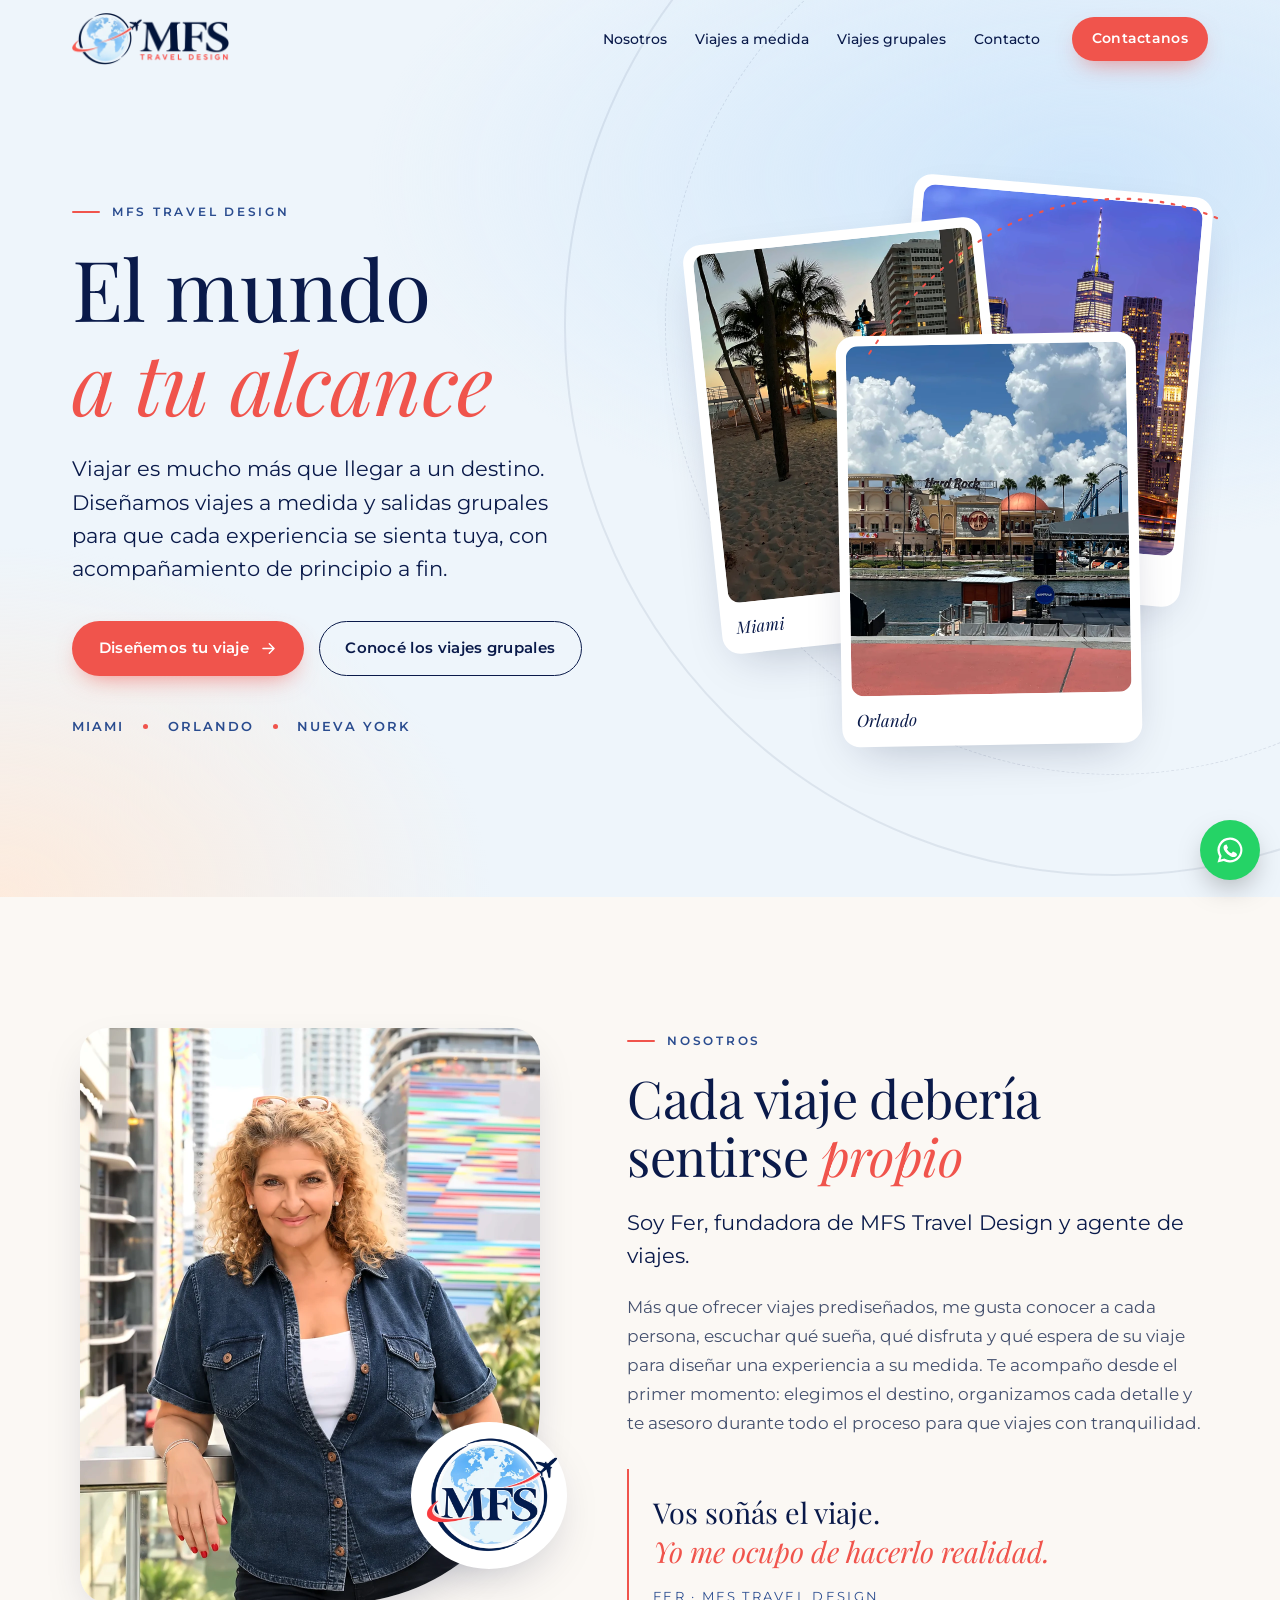
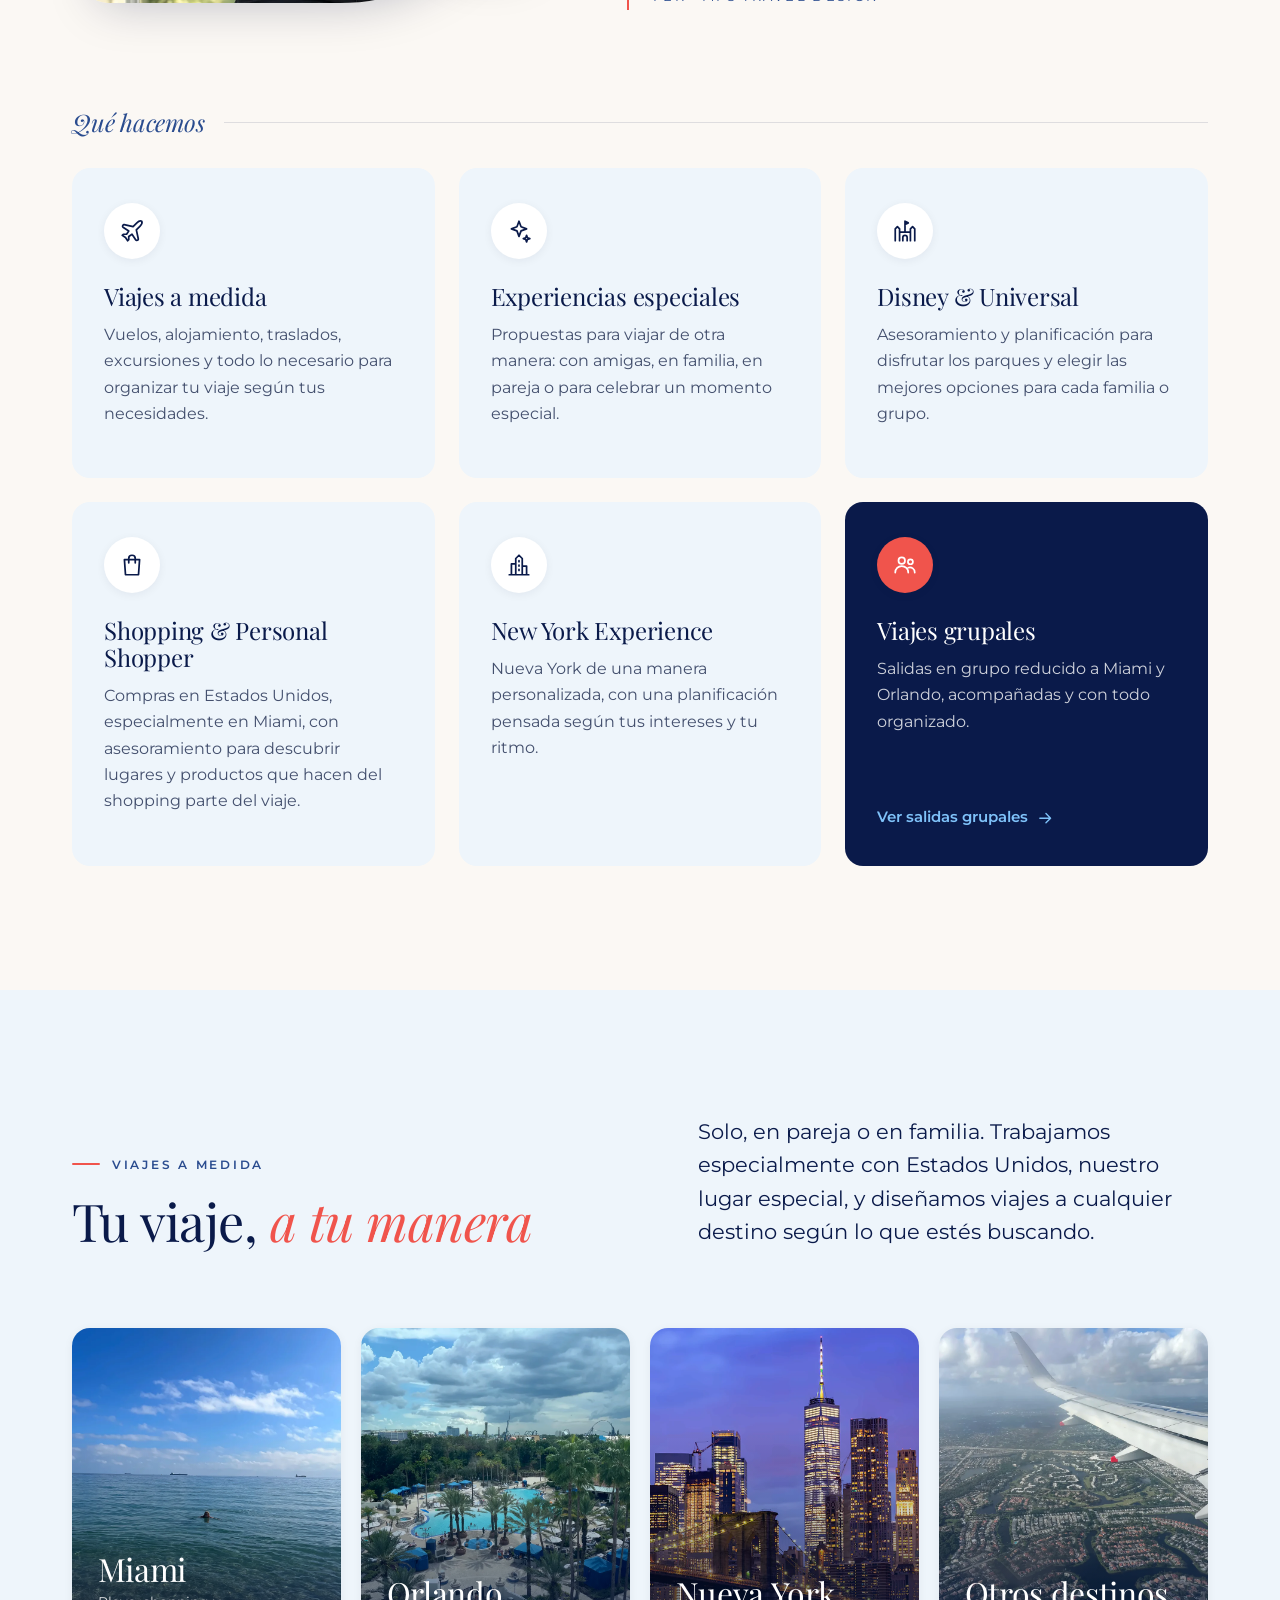
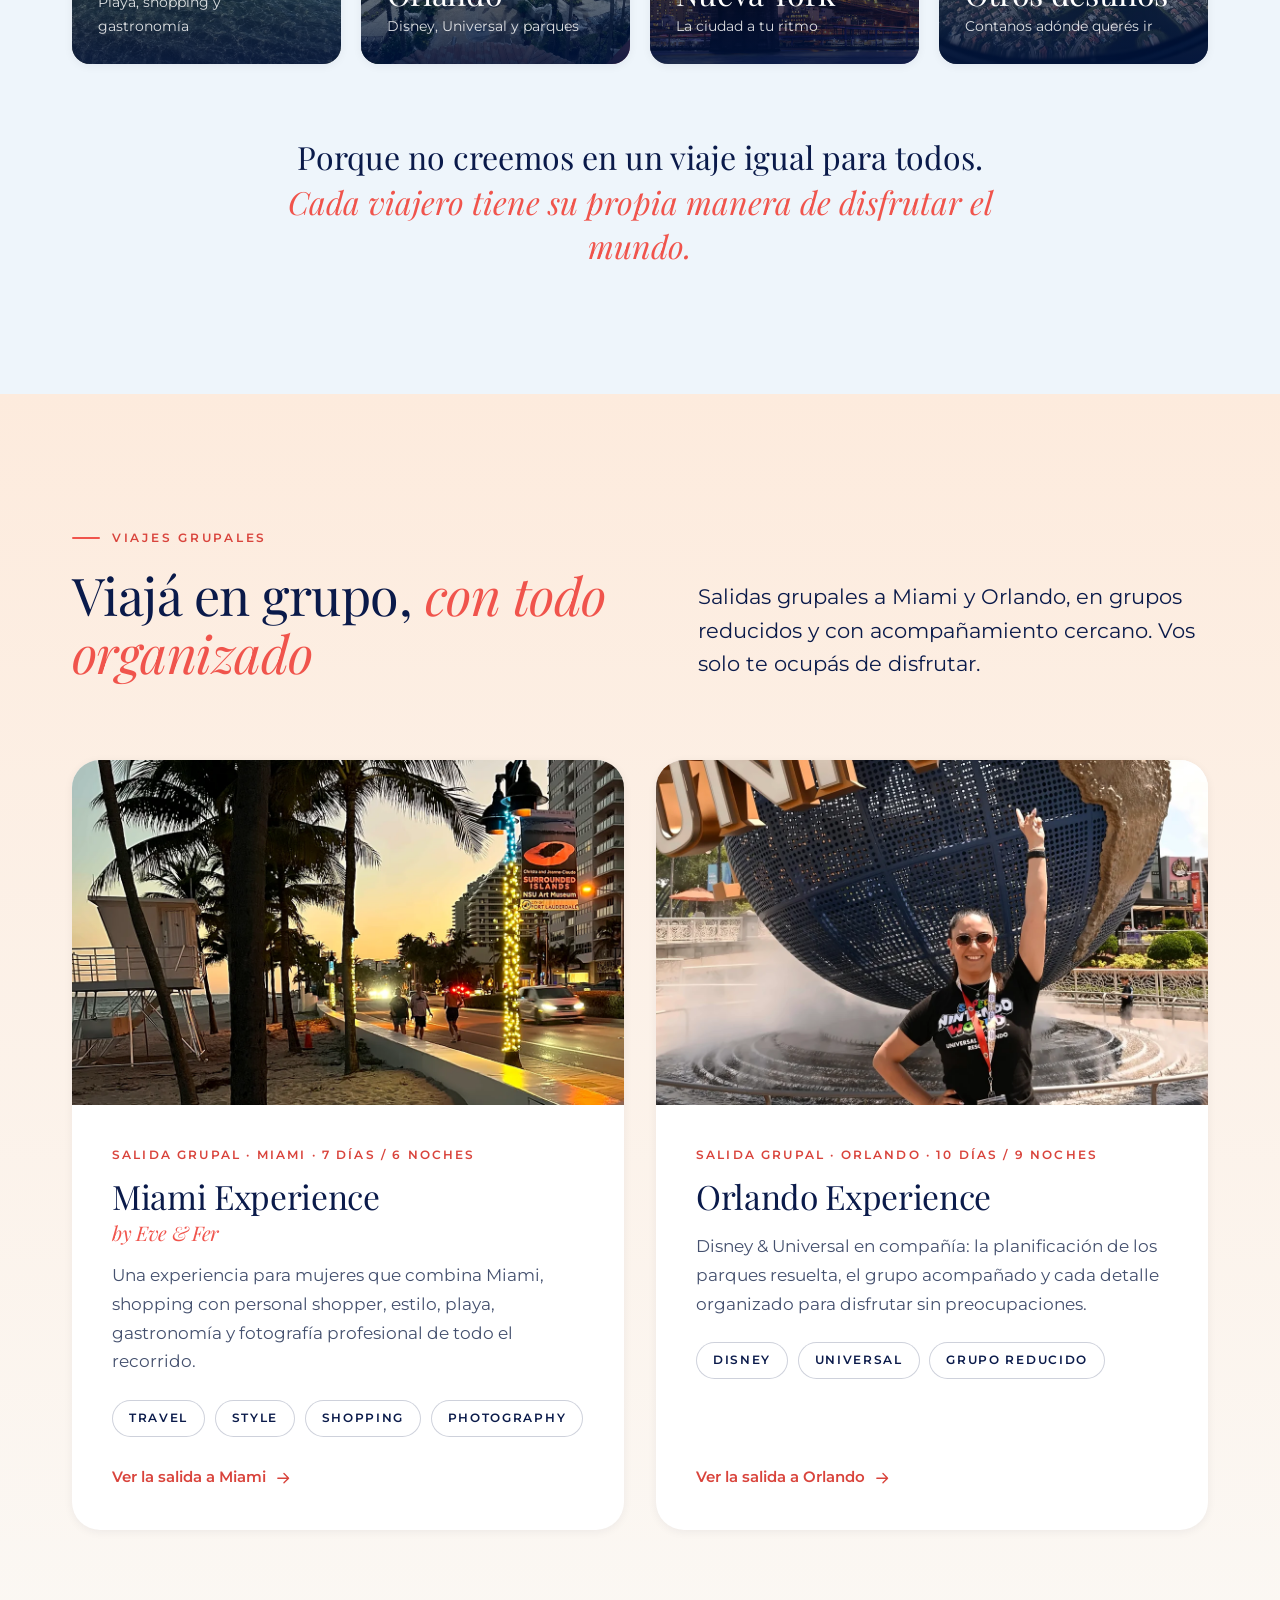
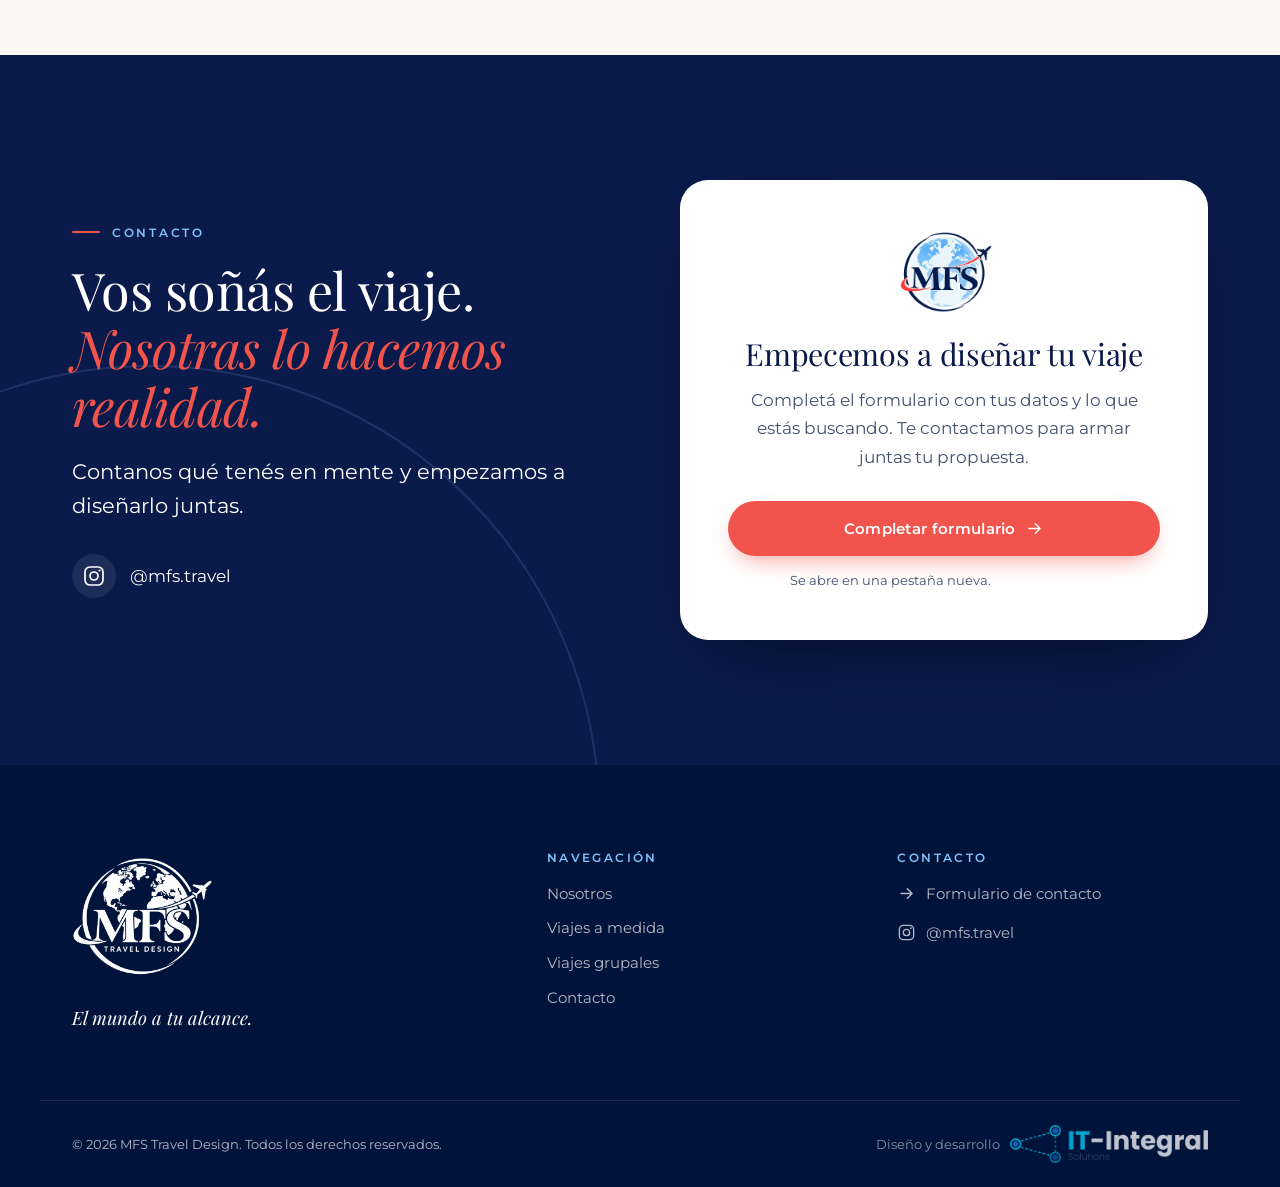
==== commit 81d10948: "Tarjeta Miami Experience: foto de la costanera al atardecer Co-Authored-By: Claude Opus 5.5 <noreply" ====
--- a/index.html
+++ b/index.html
@@ -252,8 +252,8 @@
           <article class="group-card reveal">
             <a class="group-card__media" href="viajes-grupales.html#miami" tabindex="-1" aria-hidden="true">
               <picture>
-                <source srcset="assets/img/destinos/miami-playa-card.webp" type="image/webp">
-                <img src="assets/img/destinos/miami-playa-card.jpg" alt="" width="1200" height="750" loading="lazy">
+                <source srcset="assets/img/destinos/miami-atardecer-card.webp" type="image/webp">
+                <img src="assets/img/destinos/miami-atardecer-card.jpg" alt="" width="1200" height="750" loading="lazy">
               </picture>
             </a>
             <div class="group-card__body">
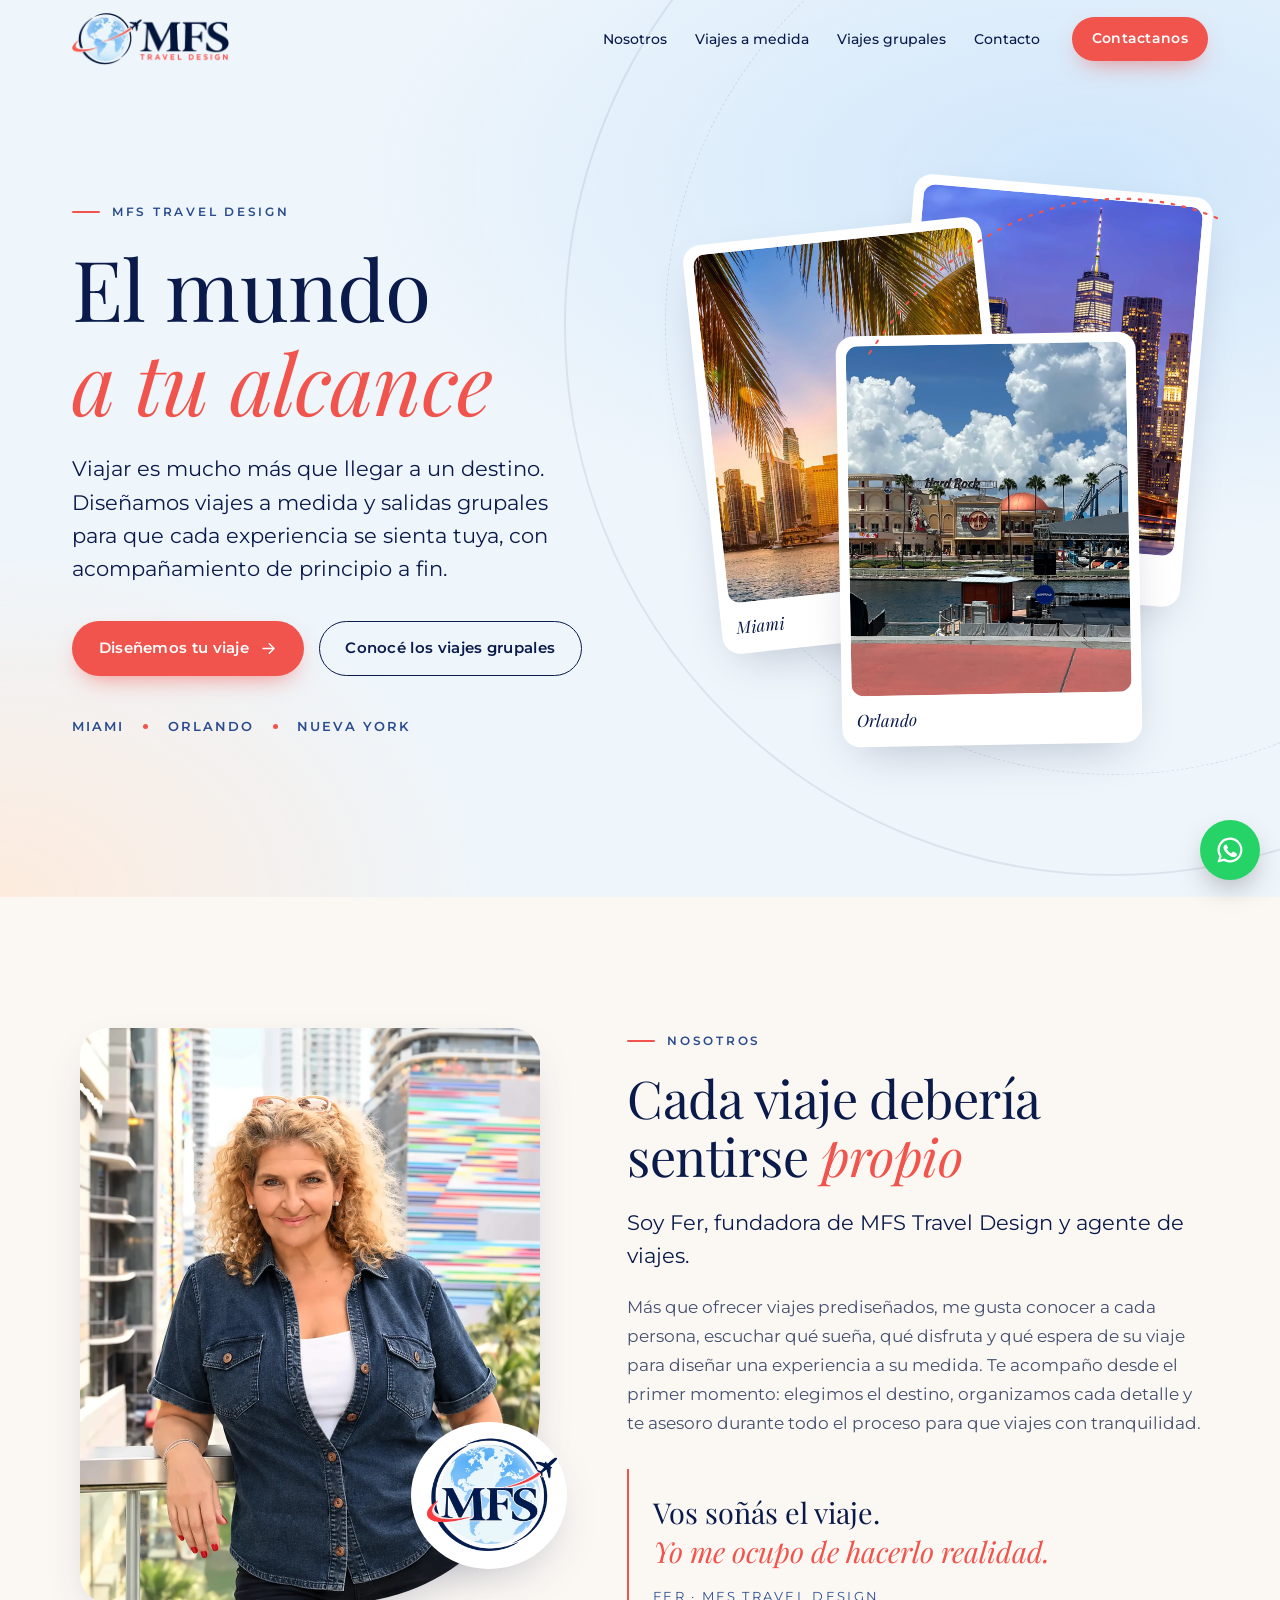
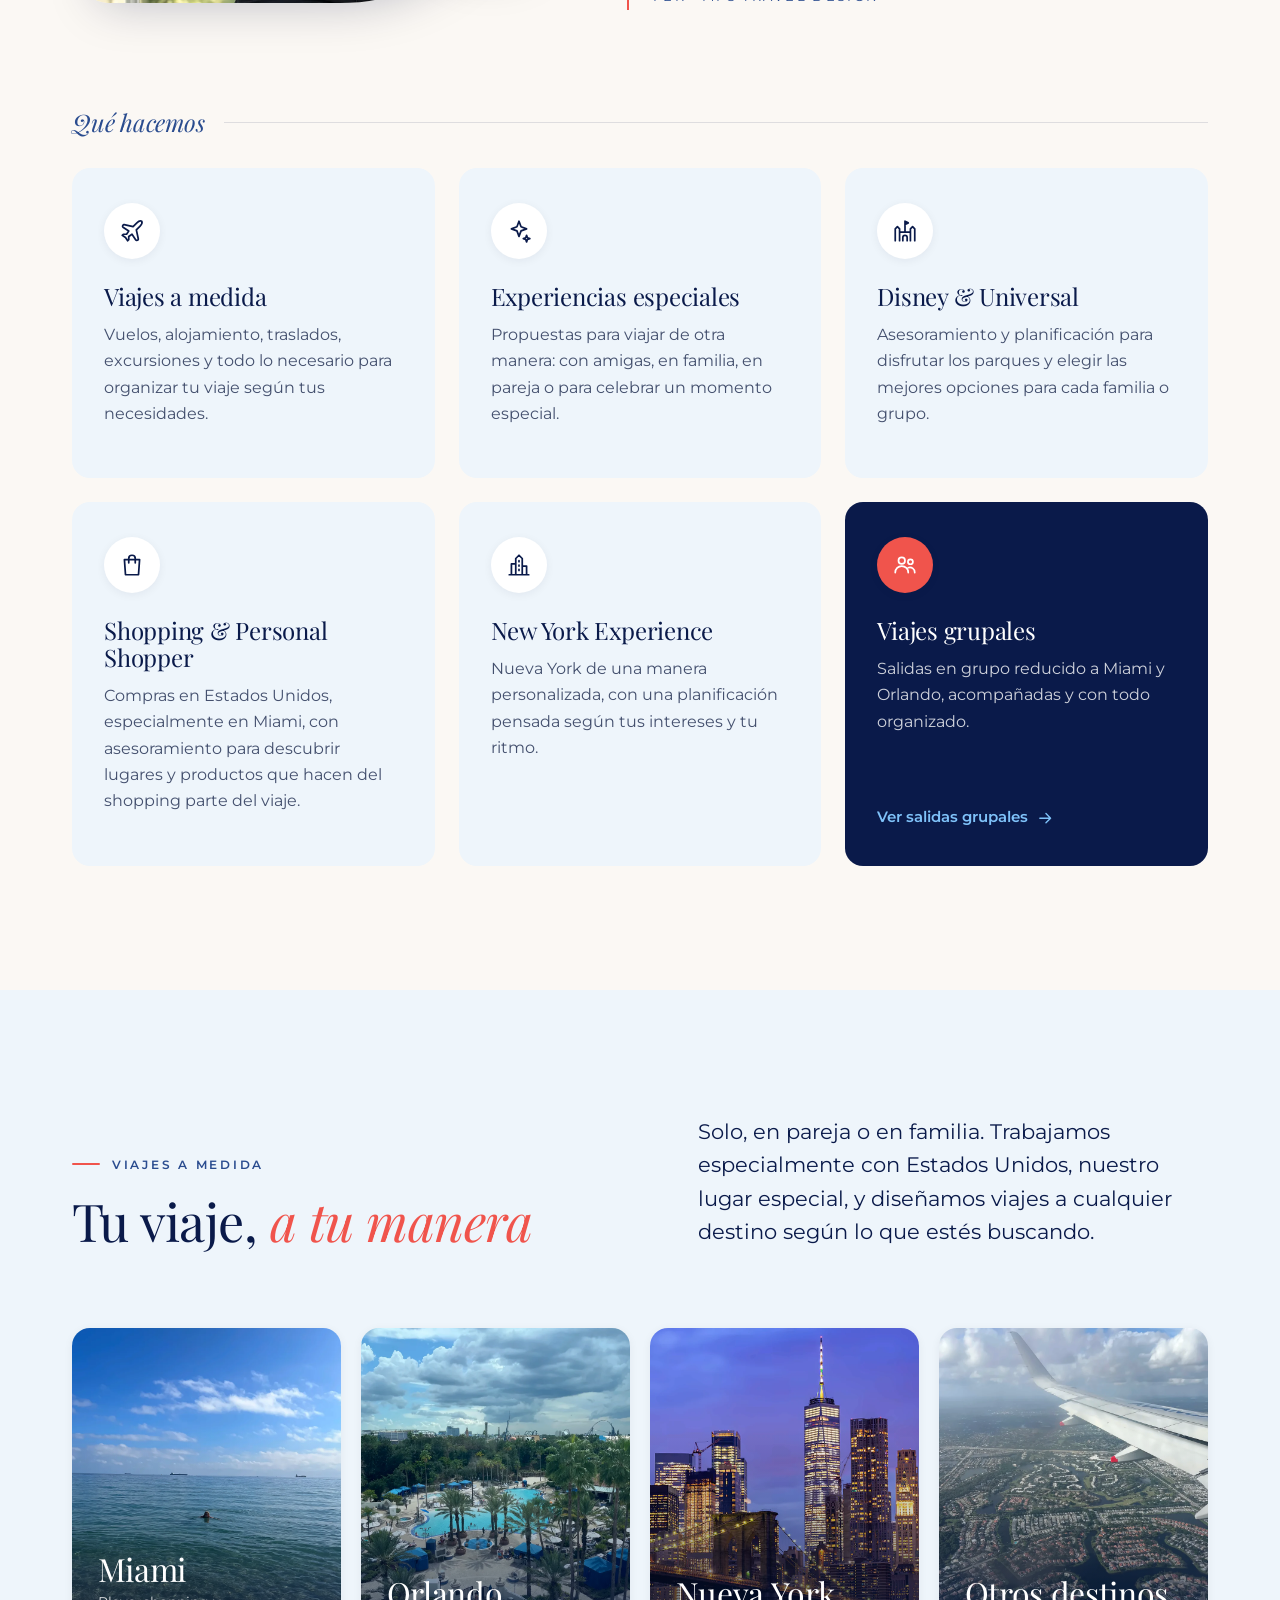
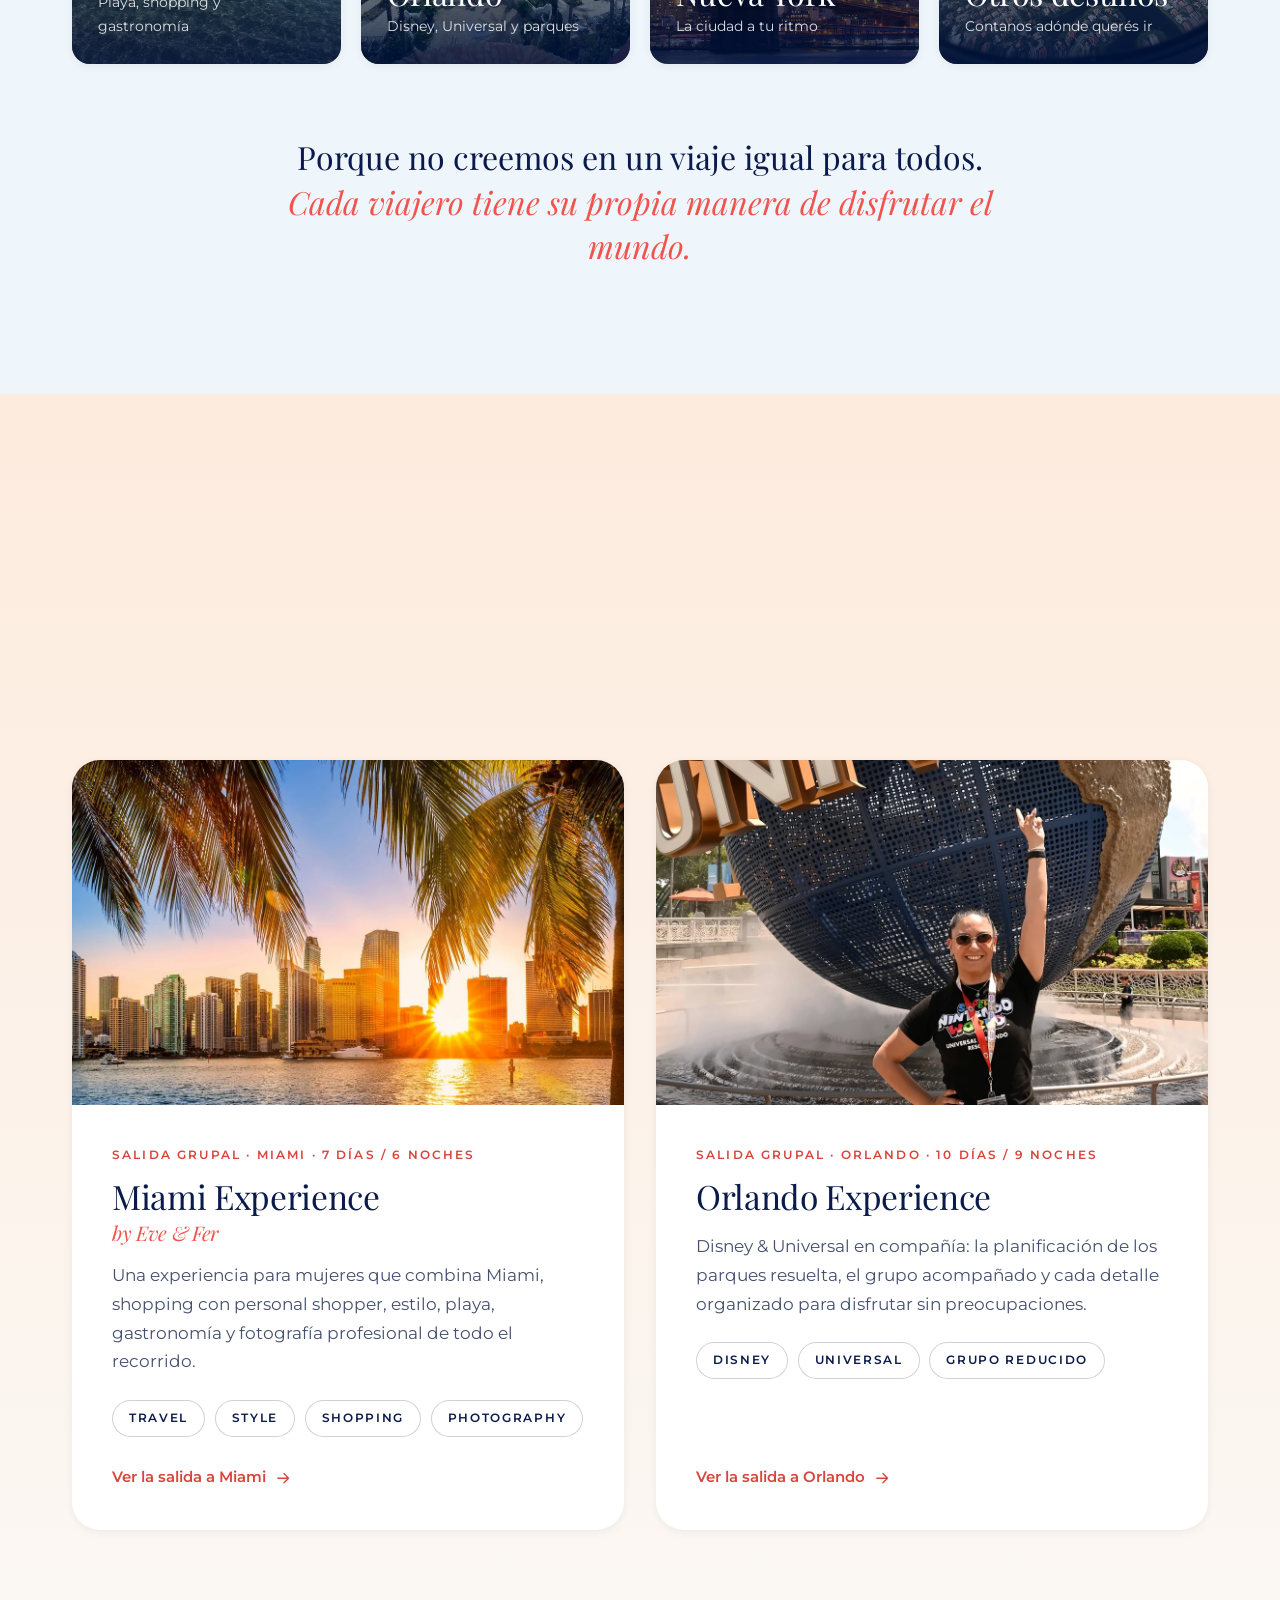
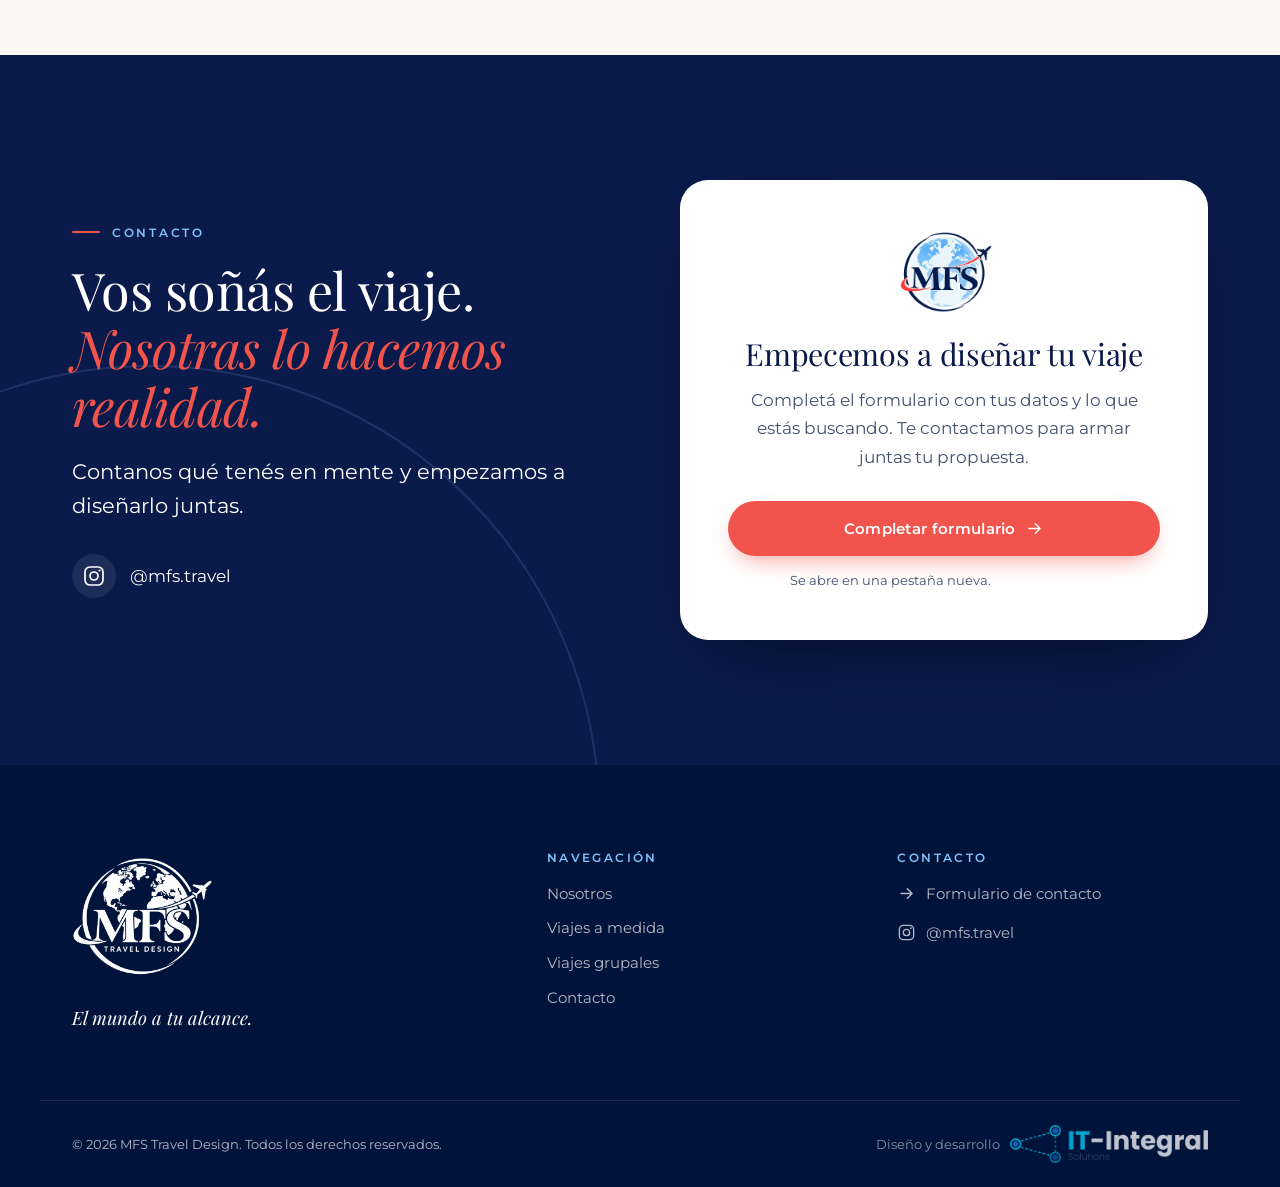
==== commit efebdda3: "Miami: skyline de Brickell al atardecer en la postal de la portada y la tarjeta de Miami Experience " ====
--- a/index.html
+++ b/index.html
@@ -93,8 +93,8 @@
         <div class="hero__art" aria-hidden="true">
           <figure class="postcard postcard--a">
             <picture>
-              <source srcset="assets/img/destinos/miami-atardecer.webp" type="image/webp">
-              <img src="assets/img/destinos/miami-atardecer.jpg" alt="" width="900" height="1200">
+              <source srcset="assets/img/destinos/miami-skyline.webp" type="image/webp">
+              <img src="assets/img/destinos/miami-skyline.jpg" alt="" width="900" height="1200">
             </picture>
             <figcaption>Miami</figcaption>
           </figure>
@@ -252,8 +252,8 @@
           <article class="group-card reveal">
             <a class="group-card__media" href="viajes-grupales.html#miami" tabindex="-1" aria-hidden="true">
               <picture>
-                <source srcset="assets/img/destinos/miami-atardecer-card.webp" type="image/webp">
-                <img src="assets/img/destinos/miami-atardecer-card.jpg" alt="" width="1200" height="750" loading="lazy">
+                <source srcset="assets/img/destinos/miami-skyline-card.webp" type="image/webp">
+                <img src="assets/img/destinos/miami-skyline-card.jpg" alt="" width="1200" height="750" loading="lazy">
               </picture>
             </a>
             <div class="group-card__body">
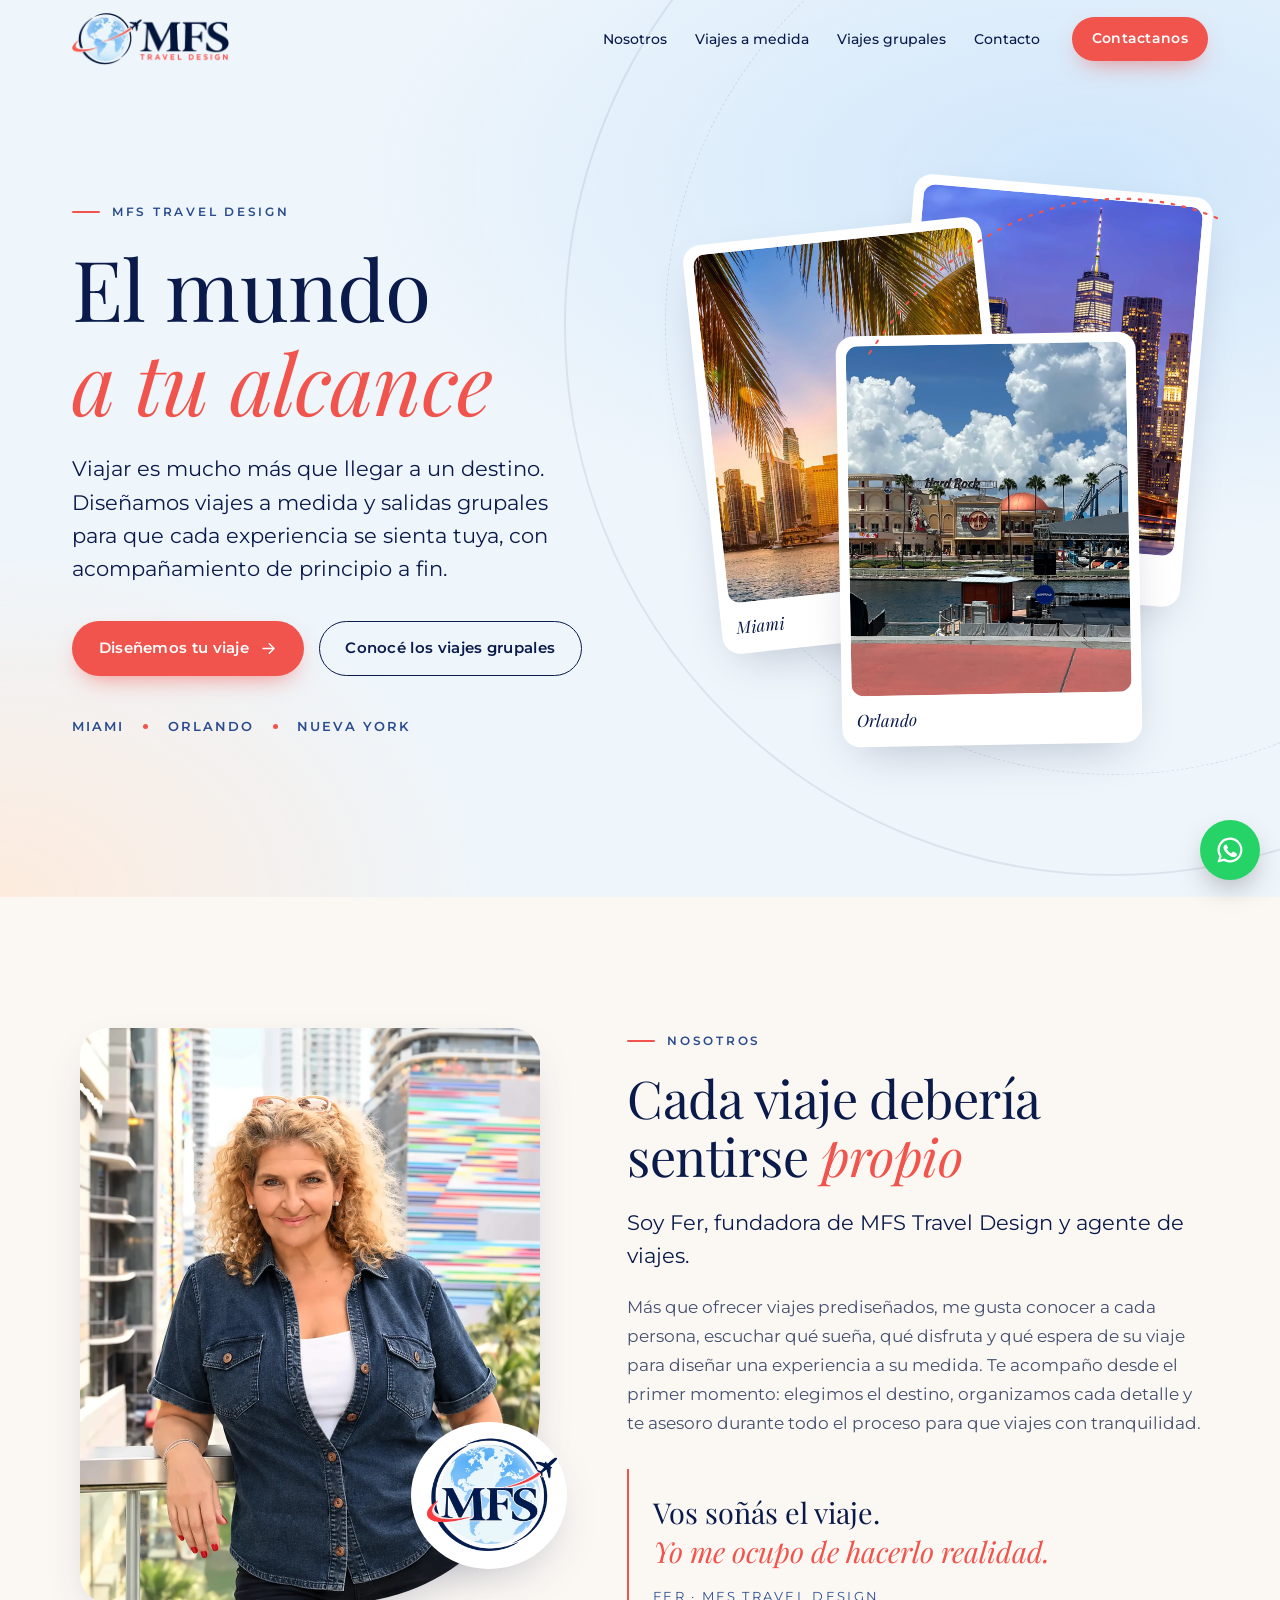
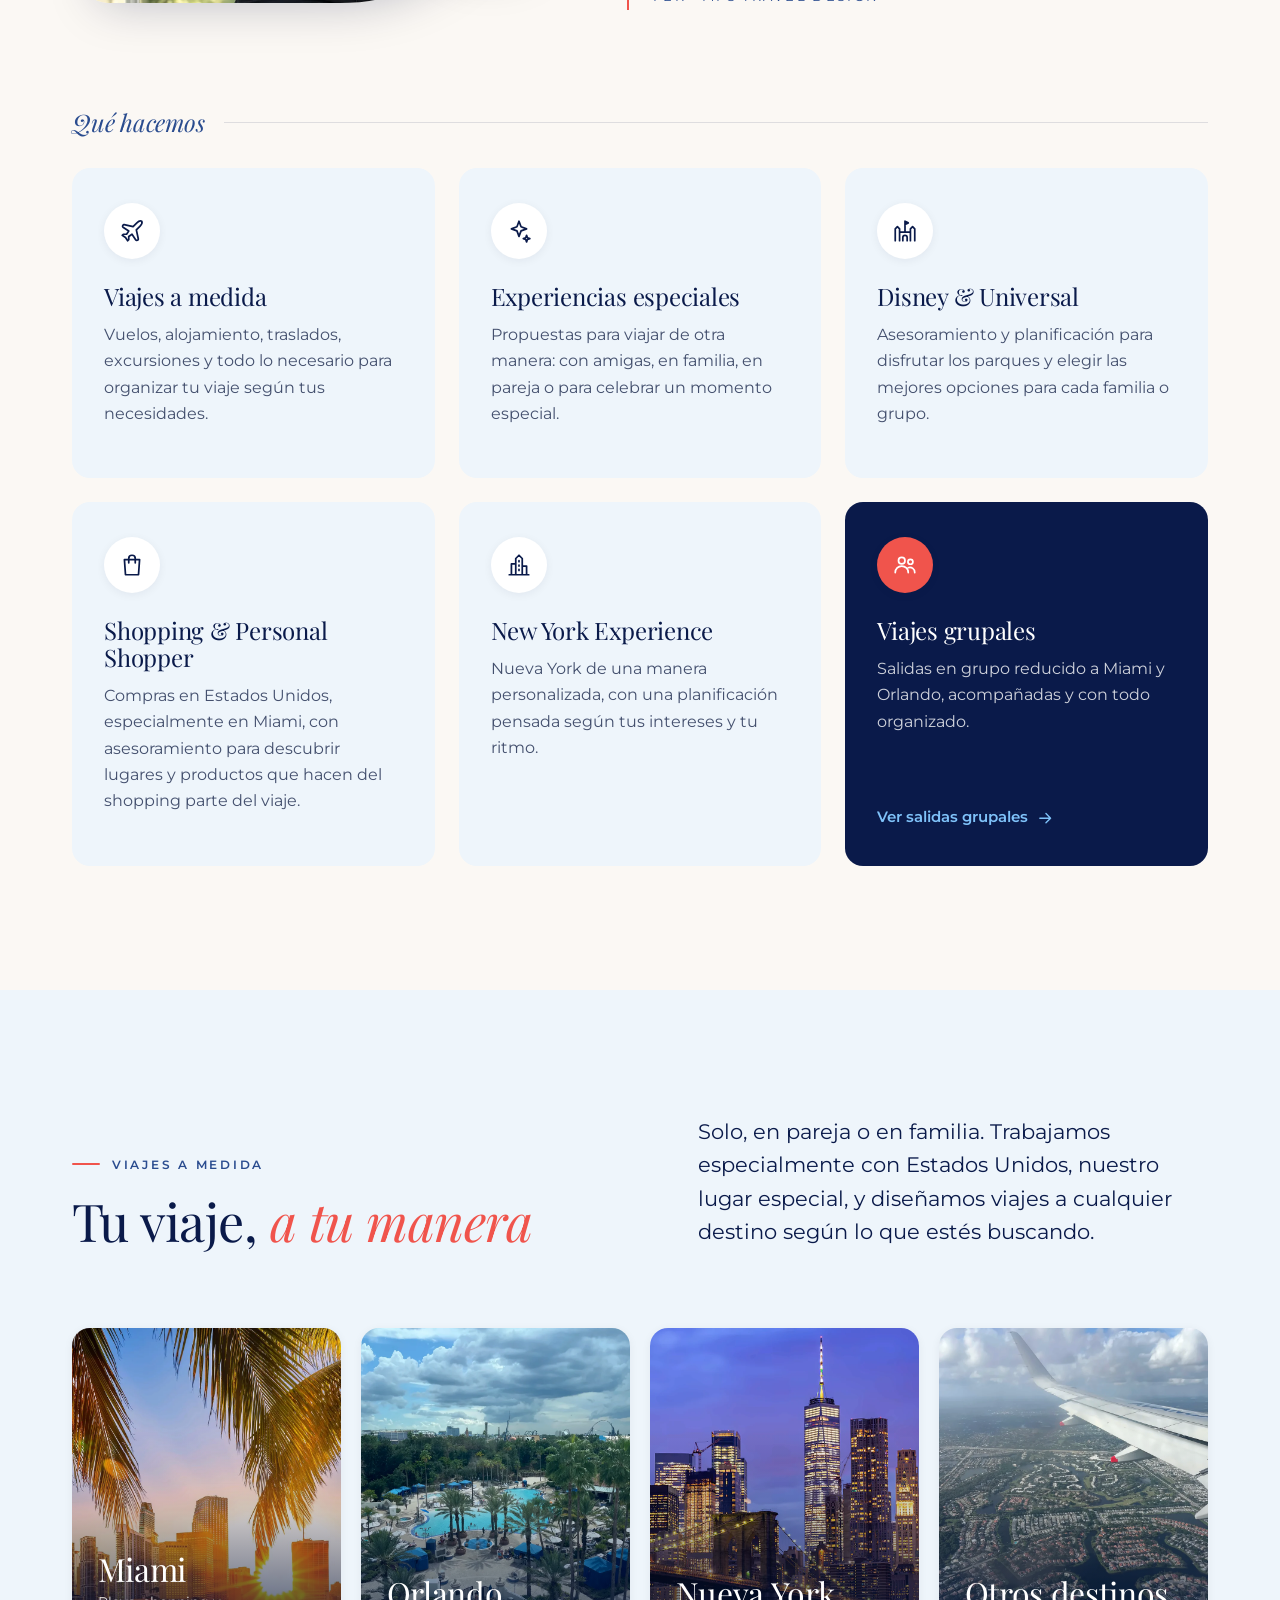
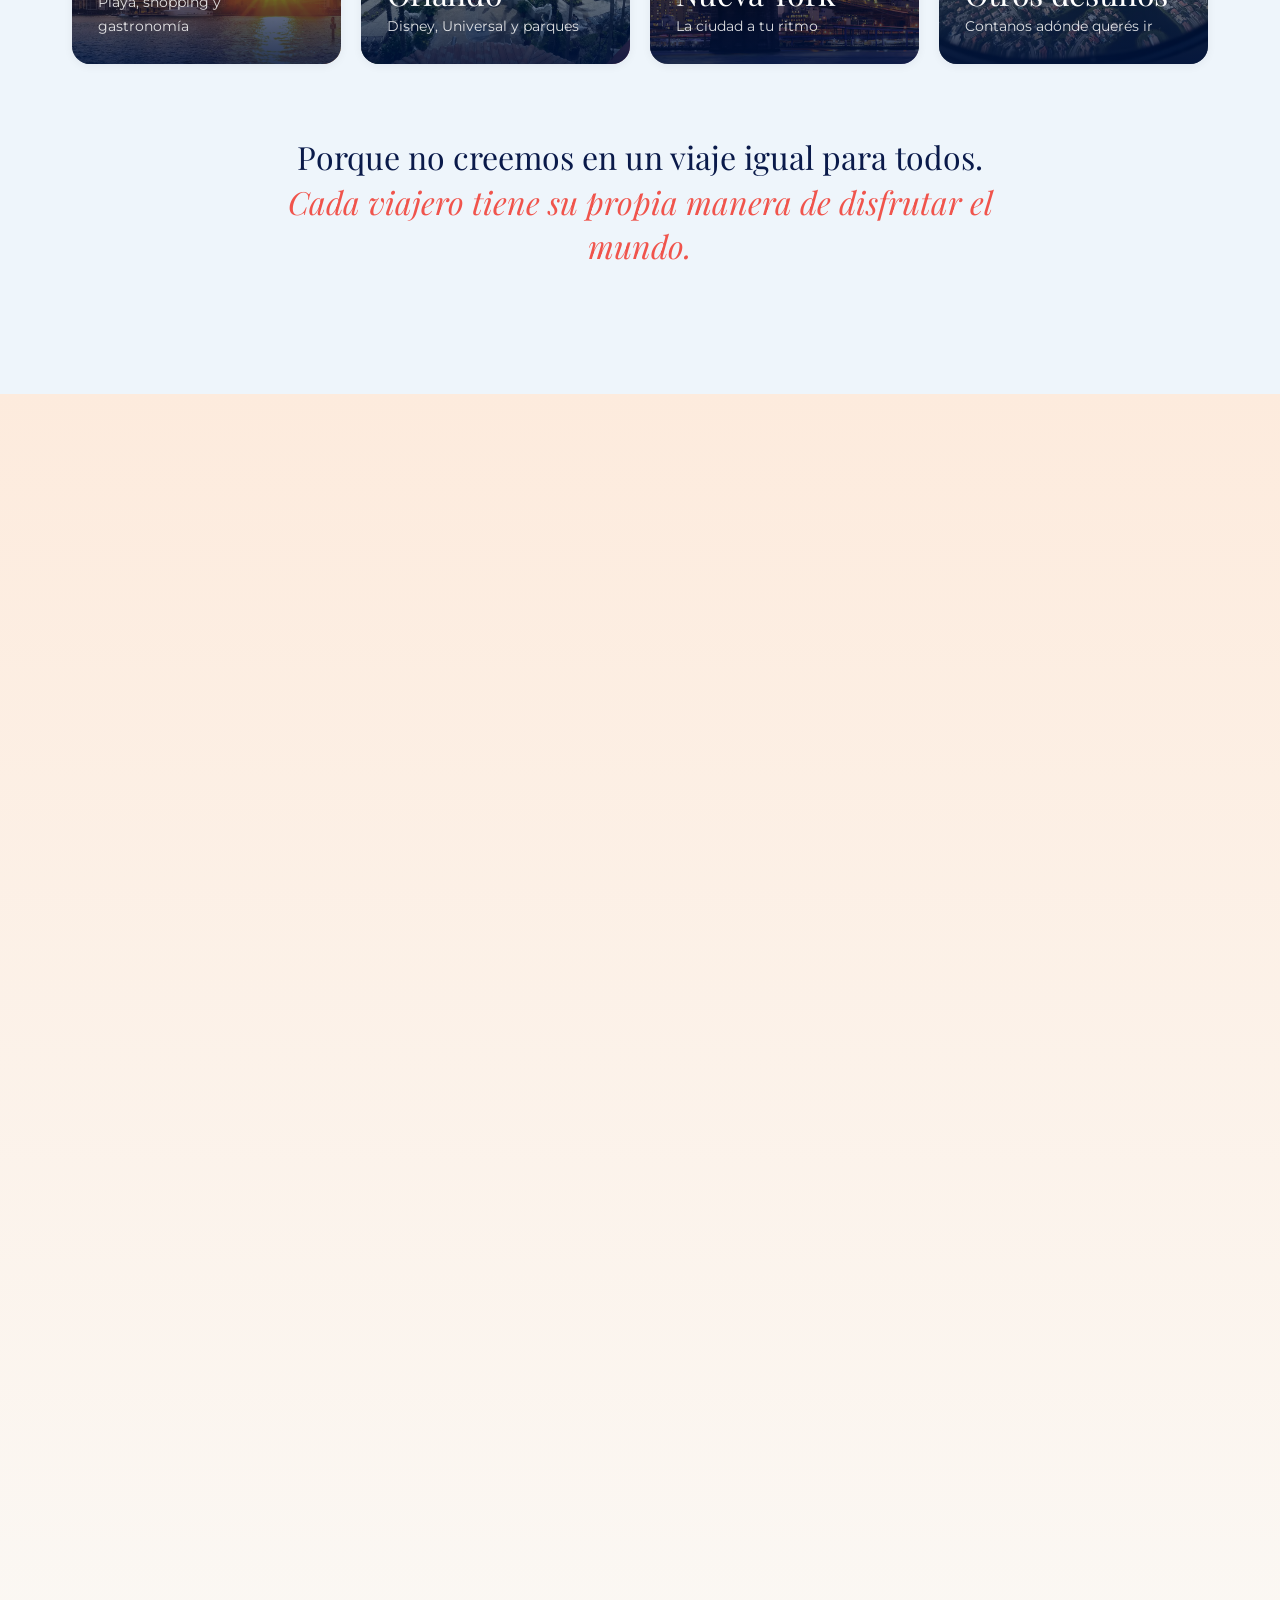
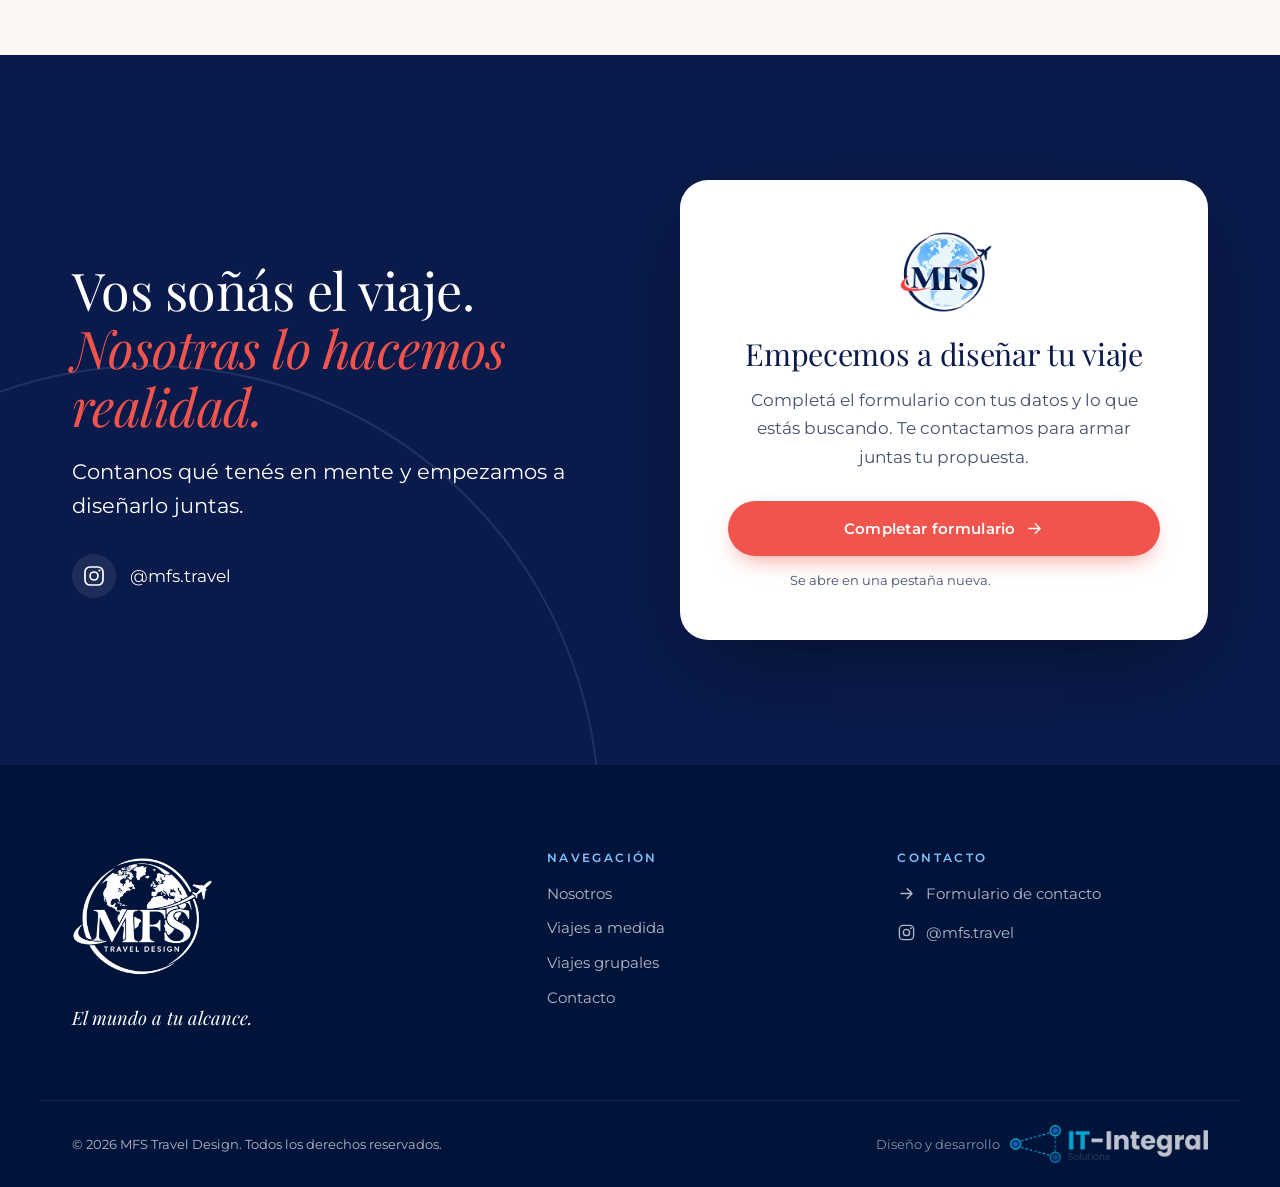
==== commit 842e1454: "Viajes a medida: tarjeta de Miami con el skyline de Brickell Co-Authored-By: Claude Opus 5.5 <norepl" ====
--- a/index.html
+++ b/index.html
@@ -193,8 +193,8 @@
         <div class="destinations__grid">
           <a class="destination reveal" data-contact="form" href="#contacto" target="_blank" rel="noopener">
             <picture>
-              <source srcset="assets/img/destinos/miami-playa.webp" type="image/webp">
-              <img src="assets/img/destinos/miami-playa.jpg" alt="Mar turquesa en una playa de Florida" width="900" height="1200" loading="lazy">
+              <source srcset="assets/img/destinos/miami-skyline.webp" type="image/webp">
+              <img src="assets/img/destinos/miami-skyline.jpg" alt="Skyline de Miami al atardecer entre palmeras" width="900" height="1200" loading="lazy">
             </picture>
             <div class="destination__body">
               <h3>Miami</h3>
